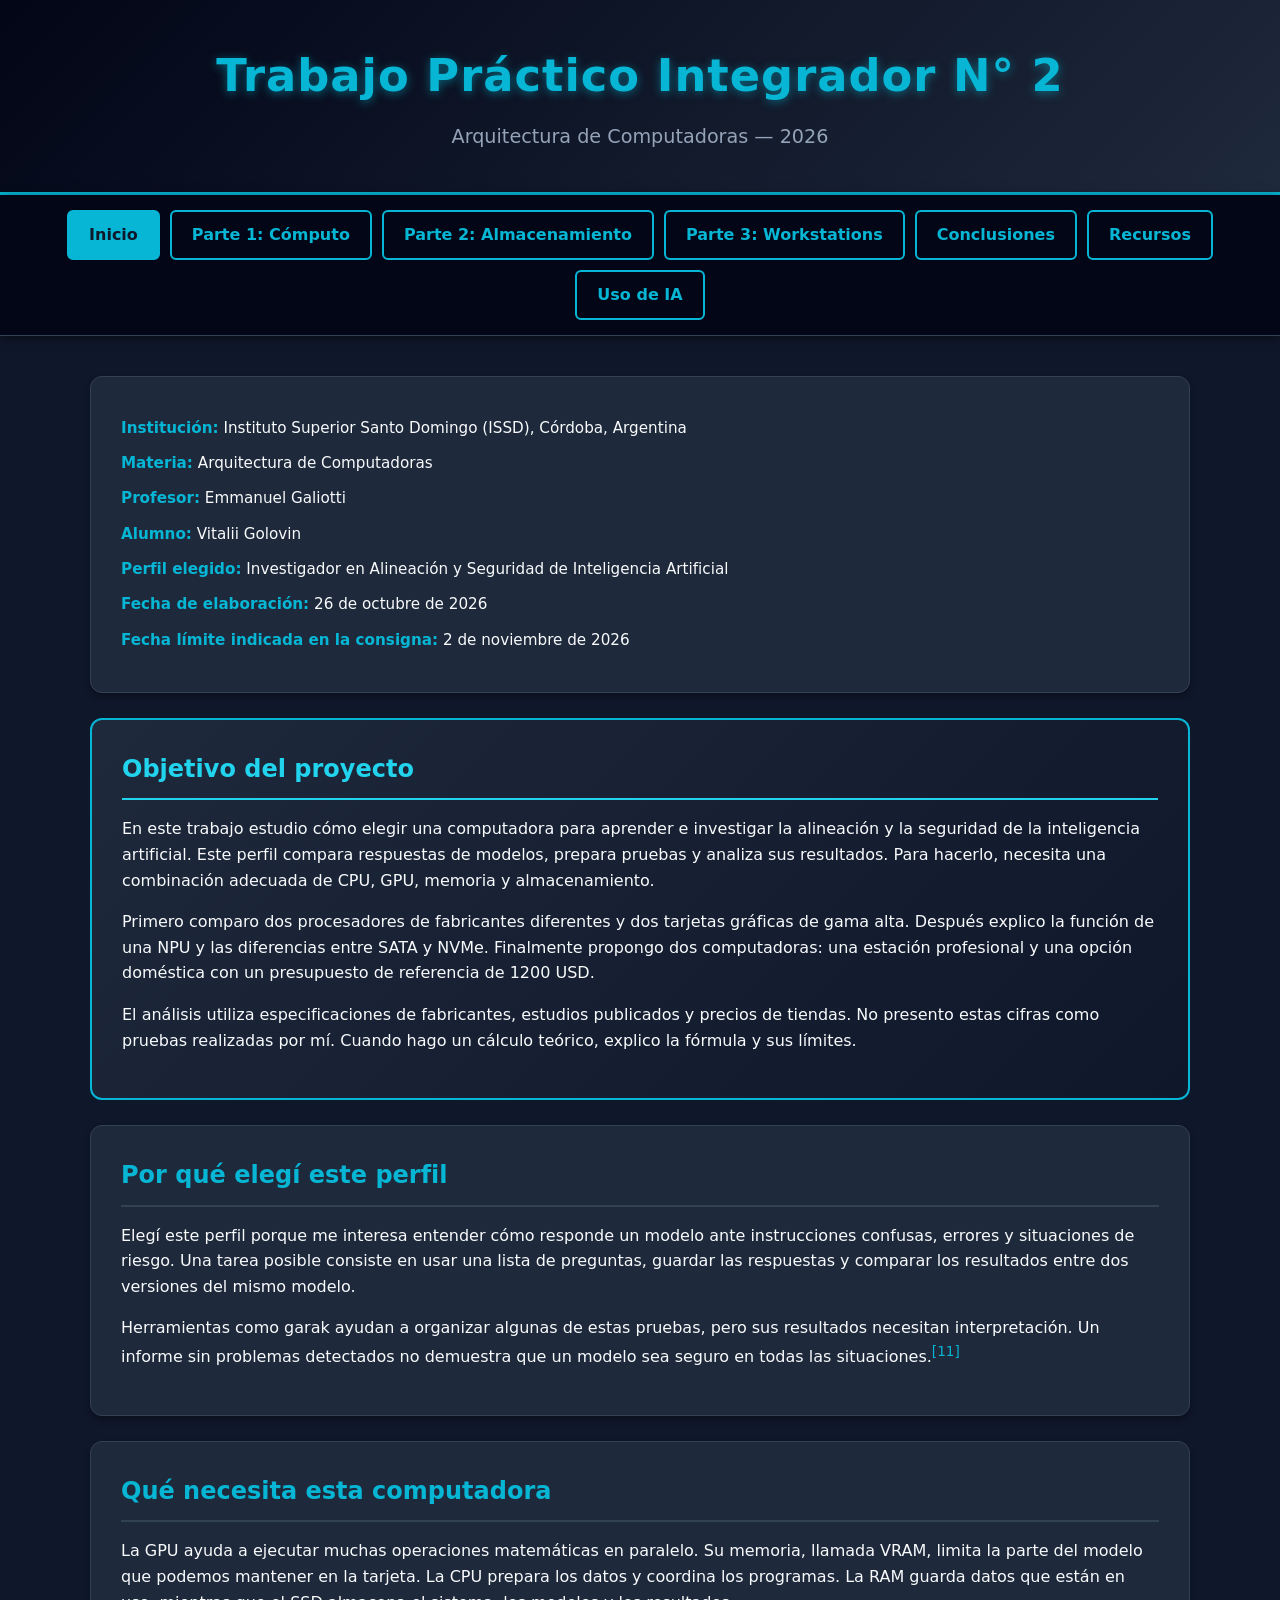
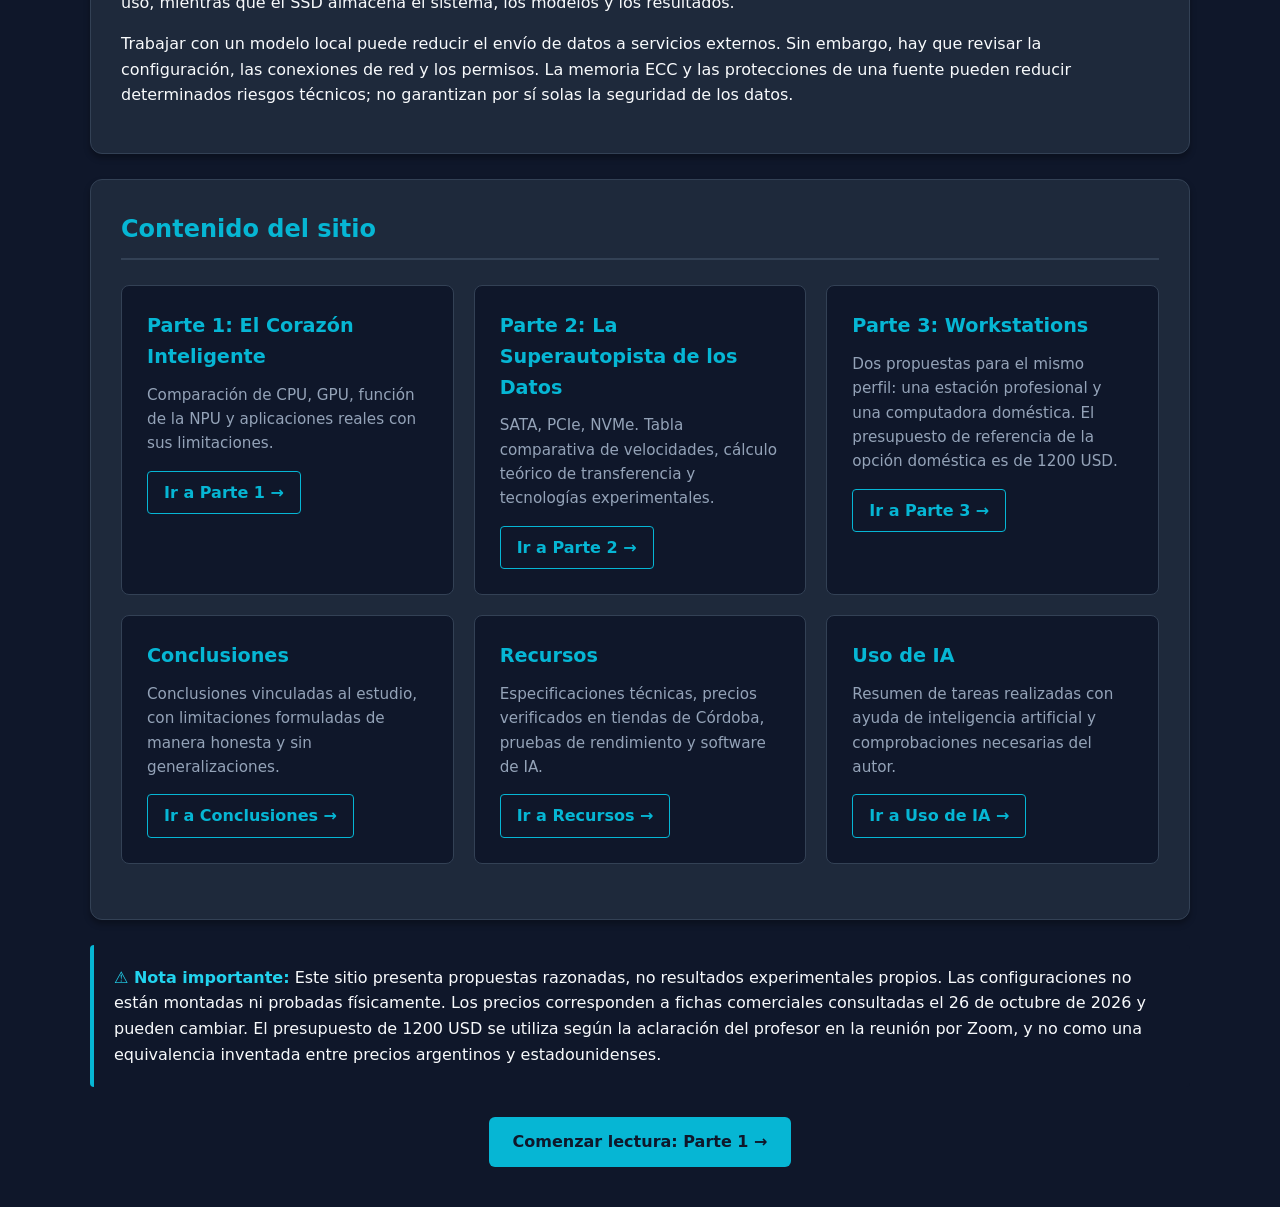
==== index.html @ c2851363 "Fix HTML formatting and update content structure" ====
<!DOCTYPE html>
<html lang="es">
<head>
    <meta charset="UTF-8">
    <meta name="viewport" content="width=device-width, initial-scale=1.0">
    <title>TP2 ISSD - Arquitectura de Computadoras</title>
    <link rel="stylesheet" href="styles.css">
</head>
<body>
    <header class="site-header">
        <h1>Trabajo Práctico Integrador N° 2</h1>
        <p class="subtitle">Arquitectura de Computadoras — 2026</p>
    </header>

    <nav>
        <a href="index.html" class="active">Inicio</a>
        <a href="part1.html">Parte 1: Cómputo</a>
        <a href="part2.html">Parte 2: Almacenamiento</a>
        <a href="part3.html">Parte 3: Workstations</a>
        <a href="conclusions.html">Conclusiones</a>
        <a href="resources.html">Recursos</a>
        <a href="prompts.html">Uso de IA</a>
    </nav>
    
    <div class="container">
        <!-- МЕТАДАННЫЕ (Оформлены как обычная карточка, выровненная по левому краю) -->
        <div class="card meta-info">
            <p><strong>Institución:</strong> Instituto Superior Santo Domingo (ISSD), Córdoba, Argentina</p>
            <p><strong>Materia:</strong> Arquitectura de Computadoras</p>
            <p><strong>Profesor:</strong> Emmanuel Galiotti</p>
            <p><strong>Alumno:</strong> Vitalii Golovin</p>
            <p><strong>Perfil elegido:</strong> Investigador en Alineación y Seguridad de Inteligencia Artificial</p>
            <p><strong>Fecha de elaboración:</strong> 26 de octubre de 2026</p>
            <p><strong>Fecha límite indicada en la consigna:</strong> 2 de noviembre de 2026</p>
        </div>

        <!-- OBJETIVO DEL PROYECTO (Замена Resumen Ejecutivo) -->
        <div class="profile-card">
            <h2>Objetivo del proyecto</h2>
            <p>En este trabajo estudio cómo elegir una computadora para aprender e investigar la alineación y la seguridad de la inteligencia artificial. Este perfil compara respuestas de modelos, prepara pruebas y analiza sus resultados. Para hacerlo, necesita una combinación adecuada de CPU, GPU, memoria y almacenamiento.</p>
            
            <p>Primero comparo dos procesadores de fabricantes diferentes y dos tarjetas gráficas de gama alta. Después explico la función de una NPU y las diferencias entre SATA y NVMe. Finalmente propongo dos computadoras: una estación profesional y una opción doméstica con un presupuesto de referencia de 1200 USD.</p>
            
            <p>El análisis utiliza especificaciones de fabricantes, estudios publicados y precios de tiendas. No presento estas cifras como pruebas realizadas por mí. Cuando hago un cálculo teórico, explico la fórmula y sus límites.</p>
        </div>

        <!-- POR QUÉ ELEGÍ ESTE PERFIL (Замена Justificación del Perfil) -->
        <div class="card">
            <h2>Por qué elegí este perfil</h2>
            <p>Elegí este perfil porque me interesa entender cómo responde un modelo ante instrucciones confusas, errores y situaciones de riesgo. Una tarea posible consiste en usar una lista de preguntas, guardar las respuestas y comparar los resultados entre dos versiones del mismo modelo.</p>
            
            <p>Herramientas como garak ayudan a organizar algunas de estas pruebas, pero sus resultados necesitan interpretación. Un informe sin problemas detectados no demuestra que un modelo sea seguro en todas las situaciones.<a href="resources.html#ref-11" class="citation">[11]</a></p>
        </div>

        <!-- QUÉ NECESITA ESTA COMPUTADORA (Замена Impacto en la Arquitectura) -->
        <div class="card">
            <h2>Qué necesita esta computadora</h2>
            <p>La GPU ayuda a ejecutar muchas operaciones matemáticas en paralelo. Su memoria, llamada VRAM, limita la parte del modelo que podemos mantener en la tarjeta. La CPU prepara los datos y coordina los programas. La RAM guarda datos que están en uso, mientras que el SSD almacena el sistema, los modelos y los resultados.</p>
            
            <p>Trabajar con un modelo local puede reducir el envío de datos a servicios externos. Sin embargo, hay que revisar la configuración, las conexiones de red y los permisos. La memoria ECC y las protecciones de una fuente pueden reducir determinados riesgos técnicos; no garantizan por sí solas la seguridad de los datos.</p>
        </div>

        <!-- NAVEGACIÓN POR PÁGINAS -->
        <div class="card">
            <h2>Contenido del sitio</h2>
            <div class="page-grid">
                <div class="page-card">
                    <h3>Parte 1: El Corazón Inteligente</h3>
                    <p>Comparación de CPU, GPU, función de la NPU y aplicaciones reales con sus limitaciones.</p>
                    <a href="part1.html">Ir a Parte 1 →</a>
                </div>
                
                <div class="page-card">
                    <h3>Parte 2: La Superautopista de los Datos</h3>
                    <p>SATA, PCIe, NVMe. Tabla comparativa de velocidades, cálculo teórico de transferencia y tecnologías experimentales.</p>
                    <a href="part2.html">Ir a Parte 2 →</a>
                </div>
                
                <div class="page-card">
                    <h3>Parte 3: Workstations</h3>
                    <p>Dos propuestas para el mismo perfil: una estación profesional y una computadora doméstica. El presupuesto de referencia de la opción doméstica es de 1200 USD.</p>
                    <a href="part3.html">Ir a Parte 3 →</a>
                </div>
                
                <div class="page-card">
                    <h3>Conclusiones</h3>
                    <p>Conclusiones vinculadas al estudio, con limitaciones formuladas de manera honesta y sin generalizaciones.</p>
                    <a href="conclusions.html">Ir a Conclusiones →</a>
                </div>
                
                <div class="page-card">
                    <h3>Recursos</h3>
                    <p>Especificaciones técnicas, precios verificados en tiendas de Córdoba, pruebas de rendimiento y software de IA.</p>
                    <a href="resources.html">Ir a Recursos →</a>
                </div>
                
                <div class="page-card">
                    <h3>Uso de IA</h3>
                    <p>Resumen de tareas realizadas con ayuda de inteligencia artificial y comprobaciones necesarias del autor.</p>
                    <a href="prompts.html">Ir a Uso de IA →</a>
                </div>
            </div>
        </div>

        <!-- NOTA IMPORTANTE -->
        <div class="highlight">
            <strong>⚠️ Nota importante:</strong> Este sitio presenta propuestas razonadas, no resultados experimentales propios. Las configuraciones no están montadas ni probadas físicamente. Los precios corresponden a fichas comerciales consultadas el 26 de octubre de 2026 y pueden cambiar. El presupuesto de 1200 USD se utiliza según la aclaración del profesor en la reunión por Zoom, y no como una equivalencia inventada entre precios argentinos y estadounidenses.
        </div>

        <div class="nav-buttons" style="justify-content: center;">
            <a href="part1.html" class="btn">Comenzar lectura: Parte 1 →</a>
        </div>
    </div>
</body>
</html>
---- styles.css ----
/* ============================================
   ГЛОБАЛЬНЫЕ ПЕРЕМЕННЫЕ И БАЗОВЫЕ СТИЛИ
   ============================================ */
:root { 
    --bg: #0f172a; 
    --card: #1e293b; 
    --accent: #06b6d4; 
    --accent-hover: #22d3ee;
    --text: #f8fafc; 
    --muted: #94a3b8; 
}

body { 
    font-family: system-ui, -apple-system, sans-serif; 
    background: var(--bg); 
    color: var(--text); 
    margin: 0; 
    line-height: 1.6; 
}

/* ============================================
   ШАПКА САЙТА (только для index.html)
   ============================================ */
.site-header {
    background: linear-gradient(135deg, #020617 0%, #1e293b 100%);
    padding: 40px 20px;
    text-align: center;
    border-bottom: 3px solid var(--accent);
    box-shadow: 0 4px 20px rgba(6, 182, 212, 0.3);
}

.site-header h1 {
    font-size: 2.8rem;
    margin: 0 0 10px 0;
    color: var(--accent);
    text-shadow: 0 2px 10px rgba(6, 182, 212, 0.5);
    letter-spacing: 1px;
}

.site-header .subtitle {
    font-size: 1.2rem;
    color: var(--muted);
    margin: 0;
}

/* ============================================
   НАВИГАЦИЯ С КНОПКАМИ
   ============================================ */
nav {
    background: #020617;
    padding: 15px 20px;
    display: flex;
    gap: 10px;
    justify-content: center;
    flex-wrap: wrap;
    position: sticky;
    top: 0;
    z-index: 1000;
    border-bottom: 1px solid #334155;
    box-shadow: 0 2px 10px rgba(0,0,0,0.5);
}

nav a {
    color: var(--accent);
    text-decoration: none;
    font-weight: bold;
    padding: 10px 20px;
    border: 2px solid var(--accent);
    border-radius: 6px;
    transition: all 0.3s ease;
    background: transparent;
}

nav a:hover {
    background: var(--accent);
    color: #0f172a;
    transform: translateY(-2px);
    box-shadow: 0 4px 12px rgba(6, 182, 212, 0.4);
}

nav a.active {
    background: var(--accent);
    color: #0f172a;
}

/* ============================================
   КОНТЕЙНЕР И КАРТОЧКИ
   ============================================ */
.container { 
    max-width: 1100px; 
    margin: 40px auto; 
    padding: 0 20px; 
}

.card { 
    background: var(--card); 
    border-radius: 12px; 
    padding: 30px; 
    margin-bottom: 25px; 
    border: 1px solid #334155; 
    box-shadow: 0 4px 6px rgba(0,0,0,0.3); 
}

/* ============================================
   ЗАГОЛОВКИ
   ============================================ */
h1, h2, h3 { color: var(--accent); margin-top: 0; }
h1 { font-size: 2rem; margin-bottom: 20px; text-align: center; }
h2 { font-size: 1.5rem; margin-bottom: 15px; border-bottom: 2px solid #334155; padding-bottom: 10px; }
h3 { font-size: 1.2rem; margin-bottom: 10px; color: #22d3ee; }
p { margin-bottom: 15px; }

.subtitle { text-align: center; color: var(--muted); font-size: 1.1rem; margin-bottom: 30px; }

.meta-info { 
    background: var(--card);
    border-radius: 12px;
    padding: 30px;
    margin-bottom: 25px;
    border: 1px solid #334155;
    box-shadow: 0 4px 6px rgba(0,0,0,0.3);
    text-align: left;
    color: var(--text);
    font-size: 0.95rem;
    line-height: 1.8;
}

.meta-info p {
    margin: 8px 0;
}

.meta-info strong { color: var(--accent); }

/* ============================================
   ПРОФИЛЬНАЯ КАРТОЧКА
   ============================================ */
.profile-card { 
    background: linear-gradient(135deg, #1e293b 0%, #0f172a 100%); 
    border: 2px solid var(--accent); 
    border-radius: 12px; 
    padding: 30px; 
    margin-bottom: 25px; 
}

.profile-card h2 { color: #22d3ee; border-bottom: 2px solid #22d3ee; }

/* ============================================
   СЕТКИ
   ============================================ */
.page-grid { 
    display: grid; 
    grid-template-columns: repeat(auto-fit, minmax(300px, 1fr)); 
    gap: 20px; 
    margin: 25px 0; 
}

.page-card { 
    background: #0f172a; 
    padding: 25px; 
    border-radius: 8px; 
    border: 1px solid #334155; 
    transition: transform 0.3s, border-color 0.3s; 
}

.page-card:hover { 
    transform: translateY(-5px); 
    border-color: var(--accent); 
}

.page-card h3 { color: var(--accent); margin-bottom: 10px; }
.page-card p { color: var(--muted); font-size: 0.95rem; margin: 0; }
.page-card a { 
    display: inline-block; 
    margin-top: 15px; 
    color: var(--accent); 
    text-decoration: none; 
    font-weight: bold; 
    padding: 8px 16px;
    border: 1px solid var(--accent);
    border-radius: 4px;
    transition: all 0.3s ease;
}
.page-card a:hover { 
    background: var(--accent);
    color: #0f172a;
}

.comparison-grid {
    display: grid;
    grid-template-columns: 1fr 1fr;
    gap: 25px;
    margin: 30px 0;
}

.comparison-grid > .card {
    margin-bottom: 0;
}

@media (max-width: 900px) {
    .comparison-grid { grid-template-columns: 1fr; }
}

/* ============================================
   ТАБЛИЦЫ
   ============================================ */
table { width: 100%; border-collapse: collapse; margin: 20px 0; font-size: 0.95rem; }
th, td { border: 1px solid #334155; padding: 14px; text-align: left; vertical-align: top; }
th { background: #0f172a; color: var(--accent); font-weight: 600; }
tr:hover { background-color: #263345; }

ul { padding-left: 20px; }
li { margin-bottom: 12px; }

ul.specs-list { list-style: none; padding: 0; }
ul.specs-list li { 
    margin-bottom: 15px; 
    padding-left: 20px; 
    border-left: 3px solid var(--accent); 
    background: #0f172a;
    padding: 15px;
    border-radius: 0 8px 8px 0;
}
ul.specs-list li strong { color: var(--accent); display: block; margin-bottom: 5px; }

ul.biblio-list { padding-left: 20px; }
ul.biblio-list li { margin-bottom: 15px; padding-left: 10px; border-left: 3px solid var(--accent); }

/* ============================================
   ССЫЛКИ И ЦИТАТЫ
   ============================================ */
.citation { color: var(--accent); font-size: 0.85rem; vertical-align: super; text-decoration: none; }
.citation:hover { text-decoration: underline; }

a { color: var(--accent); text-decoration: none; word-break: break-all; }
a:hover { text-decoration: underline; }

/* ============================================
   КНОПКИ
   ============================================ */
.btn { 
    display: inline-block; 
    background: var(--accent); 
    color: #0f172a; 
    padding: 12px 24px; 
    border-radius: 6px; 
    text-decoration: none; 
    font-weight: bold; 
    transition: all 0.3s ease;
}

.btn:hover { 
    background: var(--accent-hover);
    transform: translateY(-2px);
    box-shadow: 0 4px 12px rgba(6, 182, 212, 0.4);
}

.nav-buttons { 
    display: flex; 
    justify-content: space-between; 
    margin-top: 30px; 
    gap: 15px; 
    flex-wrap: wrap; 
}

/* ============================================
   ВЫДЕЛЕННЫЕ БЛОКИ
   ============================================ */
.highlight { 
    background: #0f172a; 
    padding: 20px; 
    border-left: 4px solid var(--accent); 
    border-radius: 4px; 
    margin: 20px 0; 
}

.highlight strong { color: #22d3ee; }

.price-notice {
    background: #0f172a;
    border: 1px solid #f59e0b;
    border-radius: 8px;
    padding: 15px;
    margin: 15px 0;
    font-size: 0.9rem;
}
.price-notice strong { color: #f59e0b; }

.section-divider {
    background: #0f172a;
    padding: 15px;
    border-radius: 8px;
    margin: 20px 0;
    border-left: 4px solid #f59e0b;
}
.section-divider h3 { color: #f59e0b; margin: 0 0 5px 0; font-size: 1.1rem; }
.section-divider p { color: var(--muted); margin: 0; font-size: 0.9rem; }

/* ============================================
   ЭКСПЕРТНЫЕ СЕКЦИИ
   ============================================ */
.expert-section { 
    background: linear-gradient(135deg, #1e293b 0%, #0f172a 100%); 
    border: 2px solid var(--accent); 
    border-radius: 12px; 
    padding: 30px; 
    margin: 30px 0; 
}
.expert-section h2 { color: #22d3ee; border-bottom: 2px solid #22d3ee; }
.expert-section ul li { margin-bottom: 15px; }
.expert-section strong { color: #06b6d4; }

/* ============================================
   ИЗОБРАЖЕНИЯ И ПРИЛОЖЕНИЯ
   ============================================ */
.image-grid { display: grid; grid-template-columns: 1fr 1fr; gap: 20px; margin: 25px 0; }
.image-container { background: #ffffff; border-radius: 8px; padding: 20px; display: flex; align-items: center; justify-content: center; height: 380px; }
.image-container img { max-width: 100%; max-height: 100%; object-fit: contain; }
.image-caption { text-align: center; color: var(--muted); font-size: 0.9rem; margin-top: 10px; font-style: italic; }

.app-grid { display: grid; grid-template-columns: repeat(auto-fit, minmax(280px, 1fr)); gap: 20px; margin: 25px 0; }
.app-card { background: #0f172a; padding: 20px; border-radius: 8px; border: 1px solid #334155; text-align: center; transition: transform 0.3s, border-color 0.3s; }
.app-card:hover { transform: translateY(-5px); border-color: var(--accent); }
.app-card img { max-width: 120px; margin-bottom: 15px; background: white; padding: 10px; border-radius: 8px; }
.app-card h3 { color: var(--accent); margin-bottom: 10px; font-size: 1.1rem; }
.app-card p { color: var(--muted); font-size: 0.9rem; margin: 0; }
.garak-badge { 
    background: #0f172a; 
    border: 1px solid #06b6d4; 
    border-radius: 6px; 
    padding: 12px 20px; 
    display: inline-flex; 
    align-items: center; 
    gap: 8px; 
    font-family: 'Courier New', Courier, monospace; 
    color: #06b6d4; 
    font-weight: bold; 
    font-size: 1.1rem; 
    margin-bottom: 15px; 
    box-shadow: 0 4px 6px rgba(6, 182, 212, 0.1); 
}

/* ============================================
   ИНФОГРАФИКА
   ============================================ */
.infographic-grid {
    display: grid;
    grid-template-columns: repeat(auto-fit, minmax(200px, 1fr));
    gap: 15px;
    margin-top: 20px;
}
.info-box {
    background: #0f172a;
    border: 1px solid #334155;
    border-radius: 8px;
    padding: 20px;
    text-align: center;
    transition: transform 0.3s, border-color 0.3s;
}
.info-box:hover { transform: translateY(-5px); border-color: var(--accent); }
.info-box .icon { font-size: 2rem; margin-bottom: 10px; display: block; }
.info-box h4 { color: var(--accent); margin: 0 0 10px 0; font-size: 1.1rem; }
.info-box p { color: var(--muted); font-size: 0.85rem; margin: 0; }

/* ============================================
   ДИАГРАММЫ MERMAID
   ============================================ */
.mermaid-diagram {
    background: #0f172a;
    border: 1px solid #334155;
    border-radius: 8px;
    padding: 20px;
    margin: 20px 0;
    overflow-x: auto;
}

.mermaid-diagram pre {
    margin: 0;
    padding: 10px;
    background: transparent;
    color: var(--text);
    font-family: monospace;
    font-size: 0.9rem;
    white-space: pre-wrap;
}

.diagram-caption {
    color: var(--muted);
    font-size: 0.85rem;
    font-style: italic;
    margin-top: 10px;
    text-align: center;
}

/* ============================================
   АНАЛОГИИ (part2)
   ============================================ */
.analogy-container {
    display: grid;
    grid-template-columns: 1fr 1fr;
    gap: 20px;
    margin: 25px 0;
}
.analogy-card {
    background: #0f172a;
    padding: 20px;
    border-radius: 8px;
    border: 1px solid #334155;
}
.analogy-card h3 { color: var(--accent); margin-bottom: 10px; }
.analogy-card.sata { border-left: 4px solid #ef4444; }
.analogy-card.pcie { border-left: 4px solid #22c55e; }

.chart-container {
    background: #0f172a;
    padding: 30px;
    border-radius: 8px;
    border: 1px solid #334155;
    margin: 25px 0;
    position: relative;
    height: 400px;
}

.chart-container canvas {
    max-width: 100%;
    height: auto !important;
}

.charts-grid {
    display: grid;
    grid-template-columns: 1fr 1fr;
    gap: 20px;
    margin: 25px 0;
}

/* ============================================
   СЦЕНАРИИ И КОМПРОМИССЫ
   ============================================ */
.scenario-box {
    background: #0f172a;
    padding: 20px;
    border-radius: 8px;
    margin: 15px 0;
    border-left: 4px solid var(--accent);
}
.scenario-box h4 { color: #22d3ee; margin-bottom: 10px; }

.tradeoff-grid {
    display: grid;
    grid-template-columns: 1fr 1fr;
    gap: 20px;
    margin: 20px 0;
}
.tradeoff-card {
    background: #0f172a;
    padding: 20px;
    border-radius: 8px;
    border: 1px solid #334155;
}
.tradeoff-card.accept { border-left: 4px solid #22c55e; }
.tradeoff-card.reject { border-left: 4px solid #ef4444; }
.tradeoff-card h4 { color: var(--accent); margin-bottom: 10px; }

.comparison-table { width: 100%; border-collapse: collapse; margin: 20px 0; }
.comparison-table th { background: #0f172a; color: #22d3ee; padding: 14px; }
.comparison-table td { padding: 12px; border: 1px solid #334155; }
.comparison-table tr:hover { background-color: #263345; }
.winner { background: rgba(34, 197, 94, 0.1); font-weight: bold; }

.compromise-badge {
    display: inline-block;
    background: #f59e0b;
    color: #0f172a;
    padding: 2px 8px;
    border-radius: 4px;
    font-size: 0.75rem;
    font-weight: bold;
    margin-left: 8px;
}

/* ============================================
   ЗАГОЛОВКИ СБОРОК
   ============================================ */
.build-header {
    text-align: center;
    padding: 15px;
    background: #0f172a;
    border-radius: 8px;
    margin-bottom: 20px;
    border: 1px solid #334155;
}

.build-header h2 {
    margin: 0 0 10px 0;
    border-bottom: none;
    padding-bottom: 0;
    font-size: 1.3rem;
}

.build-header p {
    margin: 0;
    color: var(--muted);
}

.build-header.premium { border-left: 4px solid #f59e0b; }
.build-header.budget { border-left: 4px solid #22c55e; }

.build-image {
    text-align: center;
    margin: 20px 0;
    background: #020617;
    border-radius: 8px;
    padding: 15px;
    border: 1px solid #334155;
}
.build-image img {
    max-width: 100%;
    height: 220px;
    object-fit: contain;
    border-radius: 8px;
}
.build-image p {
    font-size: 0.85rem;
    color: var(--muted);
    margin-top: 10px;
    font-style: italic;
}

/* ============================================
   АДАПТИВНОСТЬ
   ============================================ */
@media (max-width: 768px) {
    .image-grid { grid-template-columns: 1fr; }
    .charts-grid { grid-template-columns: 1fr; }
    .analogy-container { grid-template-columns: 1fr; }
    .tradeoff-grid { grid-template-columns: 1fr; }
    .infographic-grid { grid-template-columns: 1fr; }
    .comparison-grid { grid-template-columns: 1fr; }
}
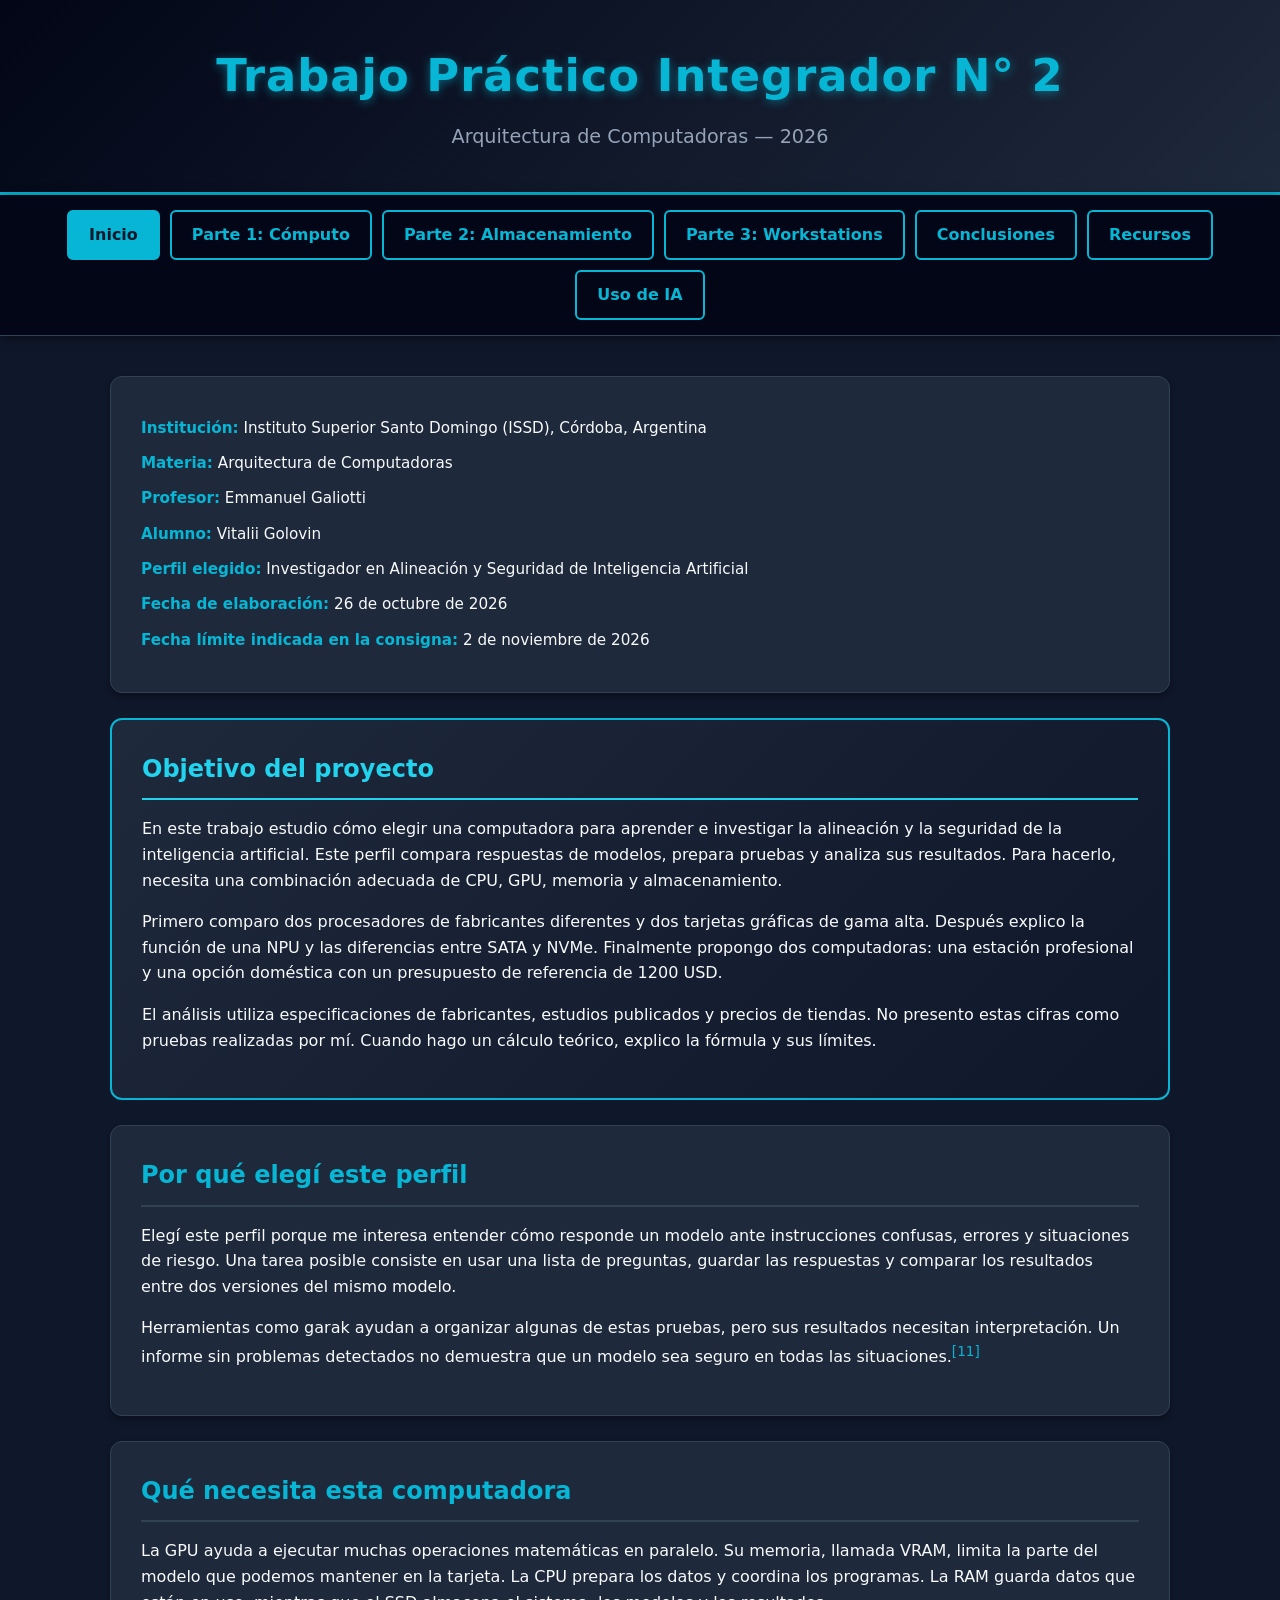
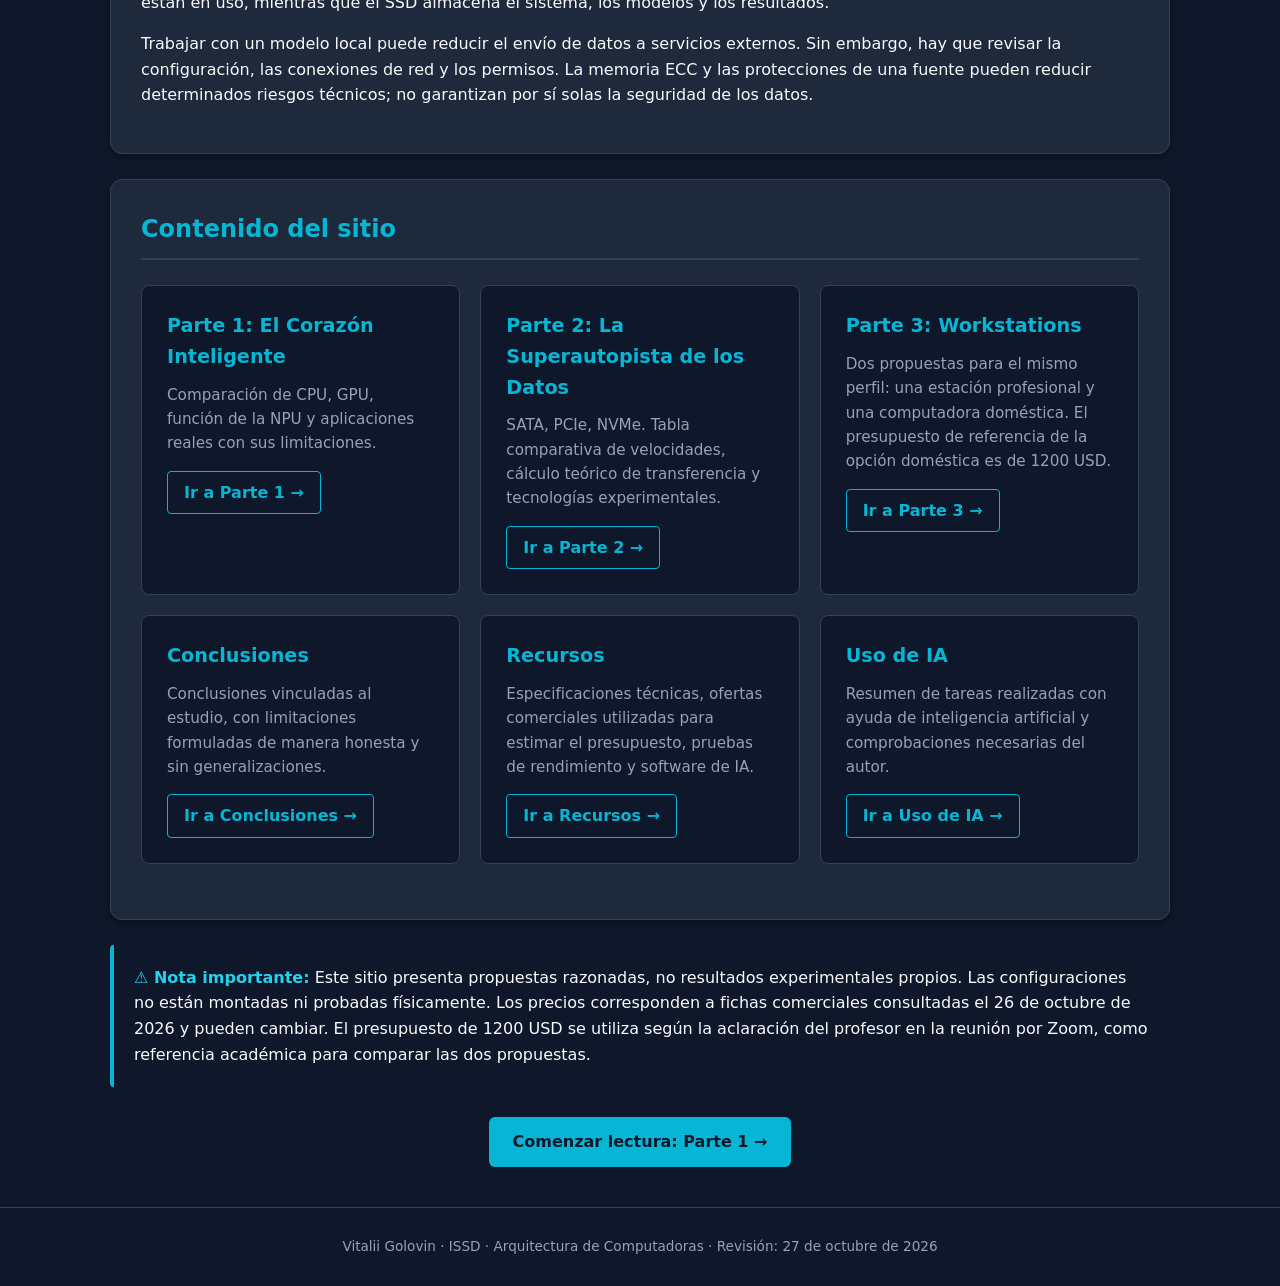
==== commit 28b32571: "Add files via upload" ====
--- a/index.html
+++ b/index.html
@@ -1,115 +1,111 @@
-<!DOCTYPE html>
-<html lang="es">
-<head>
-    <meta charset="UTF-8">
-    <meta name="viewport" content="width=device-width, initial-scale=1.0">
-    <title>TP2 ISSD - Arquitectura de Computadoras</title>
-    <link rel="stylesheet" href="styles.css">
-</head>
-<body>
-    <header class="site-header">
-        <h1>Trabajo Práctico Integrador N° 2</h1>
-        <p class="subtitle">Arquitectura de Computadoras — 2026</p>
-    </header>
-
-    <nav>
-        <a href="index.html" class="active">Inicio</a>
-        <a href="part1.html">Parte 1: Cómputo</a>
-        <a href="part2.html">Parte 2: Almacenamiento</a>
-        <a href="part3.html">Parte 3: Workstations</a>
-        <a href="conclusions.html">Conclusiones</a>
-        <a href="resources.html">Recursos</a>
-        <a href="prompts.html">Uso de IA</a>
-    </nav>
-    
-    <div class="container">
-        <!-- МЕТАДАННЫЕ (Оформлены как обычная карточка, выровненная по левому краю) -->
-        <div class="card meta-info">
-            <p><strong>Institución:</strong> Instituto Superior Santo Domingo (ISSD), Córdoba, Argentina</p>
-            <p><strong>Materia:</strong> Arquitectura de Computadoras</p>
-            <p><strong>Profesor:</strong> Emmanuel Galiotti</p>
-            <p><strong>Alumno:</strong> Vitalii Golovin</p>
-            <p><strong>Perfil elegido:</strong> Investigador en Alineación y Seguridad de Inteligencia Artificial</p>
-            <p><strong>Fecha de elaboración:</strong> 26 de octubre de 2026</p>
-            <p><strong>Fecha límite indicada en la consigna:</strong> 2 de noviembre de 2026</p>
-        </div>
-
-        <!-- OBJETIVO DEL PROYECTO (Замена Resumen Ejecutivo) -->
-        <div class="profile-card">
-            <h2>Objetivo del proyecto</h2>
-            <p>En este trabajo estudio cómo elegir una computadora para aprender e investigar la alineación y la seguridad de la inteligencia artificial. Este perfil compara respuestas de modelos, prepara pruebas y analiza sus resultados. Para hacerlo, necesita una combinación adecuada de CPU, GPU, memoria y almacenamiento.</p>
-            
-            <p>Primero comparo dos procesadores de fabricantes diferentes y dos tarjetas gráficas de gama alta. Después explico la función de una NPU y las diferencias entre SATA y NVMe. Finalmente propongo dos computadoras: una estación profesional y una opción doméstica con un presupuesto de referencia de 1200 USD.</p>
-            
-            <p>El análisis utiliza especificaciones de fabricantes, estudios publicados y precios de tiendas. No presento estas cifras como pruebas realizadas por mí. Cuando hago un cálculo teórico, explico la fórmula y sus límites.</p>
-        </div>
-
-        <!-- POR QUÉ ELEGÍ ESTE PERFIL (Замена Justificación del Perfil) -->
-        <div class="card">
-            <h2>Por qué elegí este perfil</h2>
-            <p>Elegí este perfil porque me interesa entender cómo responde un modelo ante instrucciones confusas, errores y situaciones de riesgo. Una tarea posible consiste en usar una lista de preguntas, guardar las respuestas y comparar los resultados entre dos versiones del mismo modelo.</p>
-            
-            <p>Herramientas como garak ayudan a organizar algunas de estas pruebas, pero sus resultados necesitan interpretación. Un informe sin problemas detectados no demuestra que un modelo sea seguro en todas las situaciones.<a href="resources.html#ref-11" class="citation">[11]</a></p>
-        </div>
-
-        <!-- QUÉ NECESITA ESTA COMPUTADORA (Замена Impacto en la Arquitectura) -->
-        <div class="card">
-            <h2>Qué necesita esta computadora</h2>
-            <p>La GPU ayuda a ejecutar muchas operaciones matemáticas en paralelo. Su memoria, llamada VRAM, limita la parte del modelo que podemos mantener en la tarjeta. La CPU prepara los datos y coordina los programas. La RAM guarda datos que están en uso, mientras que el SSD almacena el sistema, los modelos y los resultados.</p>
-            
-            <p>Trabajar con un modelo local puede reducir el envío de datos a servicios externos. Sin embargo, hay que revisar la configuración, las conexiones de red y los permisos. La memoria ECC y las protecciones de una fuente pueden reducir determinados riesgos técnicos; no garantizan por sí solas la seguridad de los datos.</p>
-        </div>
-
-        <!-- NAVEGACIÓN POR PÁGINAS -->
-        <div class="card">
-            <h2>Contenido del sitio</h2>
-            <div class="page-grid">
-                <div class="page-card">
-                    <h3>Parte 1: El Corazón Inteligente</h3>
-                    <p>Comparación de CPU, GPU, función de la NPU y aplicaciones reales con sus limitaciones.</p>
-                    <a href="part1.html">Ir a Parte 1 →</a>
-                </div>
-                
-                <div class="page-card">
-                    <h3>Parte 2: La Superautopista de los Datos</h3>
-                    <p>SATA, PCIe, NVMe. Tabla comparativa de velocidades, cálculo teórico de transferencia y tecnologías experimentales.</p>
-                    <a href="part2.html">Ir a Parte 2 →</a>
-                </div>
-                
-                <div class="page-card">
-                    <h3>Parte 3: Workstations</h3>
-                    <p>Dos propuestas para el mismo perfil: una estación profesional y una computadora doméstica. El presupuesto de referencia de la opción doméstica es de 1200 USD.</p>
-                    <a href="part3.html">Ir a Parte 3 →</a>
-                </div>
-                
-                <div class="page-card">
-                    <h3>Conclusiones</h3>
-                    <p>Conclusiones vinculadas al estudio, con limitaciones formuladas de manera honesta y sin generalizaciones.</p>
-                    <a href="conclusions.html">Ir a Conclusiones →</a>
-                </div>
-                
-                <div class="page-card">
-                    <h3>Recursos</h3>
-                    <p>Especificaciones técnicas, precios verificados en tiendas de Córdoba, pruebas de rendimiento y software de IA.</p>
-                    <a href="resources.html">Ir a Recursos →</a>
-                </div>
-                
-                <div class="page-card">
-                    <h3>Uso de IA</h3>
-                    <p>Resumen de tareas realizadas con ayuda de inteligencia artificial y comprobaciones necesarias del autor.</p>
-                    <a href="prompts.html">Ir a Uso de IA →</a>
-                </div>
-            </div>
-        </div>
-
-        <!-- NOTA IMPORTANTE -->
-        <div class="highlight">
-            <strong>⚠️ Nota importante:</strong> Este sitio presenta propuestas razonadas, no resultados experimentales propios. Las configuraciones no están montadas ni probadas físicamente. Los precios corresponden a fichas comerciales consultadas el 26 de octubre de 2026 y pueden cambiar. El presupuesto de 1200 USD se utiliza según la aclaración del profesor en la reunión por Zoom, y no como una equivalencia inventada entre precios argentinos y estadounidenses.
-        </div>
-
-        <div class="nav-buttons" style="justify-content: center;">
-            <a href="part1.html" class="btn">Comenzar lectura: Parte 1 →</a>
-        </div>
-    </div>
-</body>
-</html>
+<!DOCTYPE html>
+<html lang="es">
+<head>
+    <meta charset="UTF-8">
+    <meta name="viewport" content="width=device-width, initial-scale=1.0">
+    <title>TP2 ISSD - Arquitectura de Computadoras</title>
+    <link rel="stylesheet" href="styles.css">
+<meta name="description" content="Investigación académica de arquitectura de computadoras: CPU, GPU, NPU, almacenamiento y dos propuestas para estudiar inteligencia artificial.">
+</head>
+<body>
+    <a class="skip-link" href="#contenido">Saltar al contenido</a><header class="site-header">
+        <h1>Trabajo Práctico Integrador N° 2</h1>
+        <p class="subtitle">Arquitectura de Computadoras — 2026</p>
+    </header>
+
+    <nav>
+        <a href="index.html" class="active" aria-current="page">Inicio</a>
+        <a href="part1.html">Parte 1: Cómputo</a>
+        <a href="part2.html">Parte 2: Almacenamiento</a>
+        <a href="part3.html">Parte 3: Workstations</a>
+        <a href="conclusions.html">Conclusiones</a>
+        <a href="resources.html">Recursos</a>
+        <a href="prompts.html">Uso de IA</a>
+    </nav>
+    
+    <main class="container" id="contenido">
+        <div class="card meta-info">
+            <p><strong>Institución:</strong> Instituto Superior Santo Domingo (ISSD), Córdoba, Argentina</p>
+            <p><strong>Materia:</strong> Arquitectura de Computadoras</p>
+            <p><strong>Profesor:</strong> Emmanuel Galiotti</p>
+            <p><strong>Alumno:</strong> Vitalii Golovin</p>
+            <p><strong>Perfil elegido:</strong> Investigador en Alineación y Seguridad de Inteligencia Artificial</p>
+            <p><strong>Fecha de elaboración:</strong> 26 de octubre de 2026</p>
+            <p><strong>Fecha límite indicada en la consigna:</strong> 2 de noviembre de 2026</p>
+        </div>
+
+        <div class="profile-card">
+            <h2>Objetivo del proyecto</h2>
+            <p>En este trabajo estudio cómo elegir una computadora para aprender e investigar la alineación y la seguridad de la inteligencia artificial. Este perfil compara respuestas de modelos, prepara pruebas y analiza sus resultados. Para hacerlo, necesita una combinación adecuada de CPU, GPU, memoria y almacenamiento.</p>
+            
+            <p>Primero comparo dos procesadores de fabricantes diferentes y dos tarjetas gráficas de gama alta. Después explico la función de una NPU y las diferencias entre SATA y NVMe. Finalmente propongo dos computadoras: una estación profesional y una opción doméstica con un presupuesto de referencia de 1200 USD.</p>
+            
+            <p>El análisis utiliza especificaciones de fabricantes, estudios publicados y precios de tiendas. No presento estas cifras como pruebas realizadas por mí. Cuando hago un cálculo teórico, explico la fórmula y sus límites.</p>
+        </div>
+
+        <div class="card">
+            <h2>Por qué elegí este perfil</h2>
+            <p>Elegí este perfil porque me interesa entender cómo responde un modelo ante instrucciones confusas, errores y situaciones de riesgo. Una tarea posible consiste en usar una lista de preguntas, guardar las respuestas y comparar los resultados entre dos versiones del mismo modelo.</p>
+            
+            <p>Herramientas como garak ayudan a organizar algunas de estas pruebas, pero sus resultados necesitan interpretación. Un informe sin problemas detectados no demuestra que un modelo sea seguro en todas las situaciones.<a href="resources.html#ref-11" class="citation">[11]</a></p>
+        </div>
+
+        <div class="card">
+            <h2>Qué necesita esta computadora</h2>
+            <p>La GPU ayuda a ejecutar muchas operaciones matemáticas en paralelo. Su memoria, llamada VRAM, limita la parte del modelo que podemos mantener en la tarjeta. La CPU prepara los datos y coordina los programas. La RAM guarda datos que están en uso, mientras que el SSD almacena el sistema, los modelos y los resultados.</p>
+            
+            <p>Trabajar con un modelo local puede reducir el envío de datos a servicios externos. Sin embargo, hay que revisar la configuración, las conexiones de red y los permisos. La memoria ECC y las protecciones de una fuente pueden reducir determinados riesgos técnicos; no garantizan por sí solas la seguridad de los datos.</p>
+        </div>
+
+        <div class="card">
+            <h2>Contenido del sitio</h2>
+            <div class="page-grid">
+                <div class="page-card">
+                    <h3>Parte 1: El Corazón Inteligente</h3>
+                    <p>Comparación de CPU, GPU, función de la NPU y aplicaciones reales con sus limitaciones.</p>
+                    <a href="part1.html">Ir a Parte 1 →</a>
+                </div>
+                
+                <div class="page-card">
+                    <h3>Parte 2: La Superautopista de los Datos</h3>
+                    <p>SATA, PCIe, NVMe. Tabla comparativa de velocidades, cálculo teórico de transferencia y tecnologías experimentales.</p>
+                    <a href="part2.html">Ir a Parte 2 →</a>
+                </div>
+                
+                <div class="page-card">
+                    <h3>Parte 3: Workstations</h3>
+                    <p>Dos propuestas para el mismo perfil: una estación profesional y una computadora doméstica. El presupuesto de referencia de la opción doméstica es de 1200 USD.</p>
+                    <a href="part3.html">Ir a Parte 3 →</a>
+                </div>
+                
+                <div class="page-card">
+                    <h3>Conclusiones</h3>
+                    <p>Conclusiones vinculadas al estudio, con limitaciones formuladas de manera honesta y sin generalizaciones.</p>
+                    <a href="conclusions.html">Ir a Conclusiones →</a>
+                </div>
+                
+                <div class="page-card">
+                    <h3>Recursos</h3>
+                    <p>Especificaciones técnicas, ofertas comerciales utilizadas para estimar el presupuesto, pruebas de rendimiento y software de IA.</p>
+                    <a href="resources.html">Ir a Recursos →</a>
+                </div>
+                
+                <div class="page-card">
+                    <h3>Uso de IA</h3>
+                    <p>Resumen de tareas realizadas con ayuda de inteligencia artificial y comprobaciones necesarias del autor.</p>
+                    <a href="prompts.html">Ir a Uso de IA →</a>
+                </div>
+            </div>
+        </div>
+
+        <div class="highlight">
+            <strong>⚠️ Nota importante:</strong> Este sitio presenta propuestas razonadas, no resultados experimentales propios. Las configuraciones no están montadas ni probadas físicamente. Los precios corresponden a fichas comerciales consultadas el 26 de octubre de 2026 y pueden cambiar. El presupuesto de 1200 USD se utiliza según la aclaración del profesor en la reunión por Zoom, como referencia académica para comparar las dos propuestas.
+        </div>
+
+        <div class="nav-buttons" style="justify-content: center;">
+            <a href="part1.html" class="btn">Comenzar lectura: Parte 1 →</a>
+        </div>
+    </main>
+<footer class="site-footer">Vitalii Golovin · ISSD · Arquitectura de Computadoras · Revisión: 27 de octubre de 2026</footer>
+</body>
+</html>
--- a/styles.css
+++ b/styles.css
@@ -536,3 +536,56 @@
     .infographic-grid { grid-template-columns: 1fr; }
     .comparison-grid { grid-template-columns: 1fr; }
 }
+
+/* Revisión de legibilidad, esquemas y navegación */
+*, *::before, *::after { box-sizing: border-box; }
+.builds-stack { display: block; }
+.builds-stack > .card { margin-bottom: 28px; }
+.builds-stack .build-image img { height: 250px; }
+.component-gallery { display:grid; grid-template-columns:repeat(auto-fit,minmax(220px,1fr)); gap:20px; }
+.component-gallery figure { margin:0; padding:15px; background:#0f172a; border-radius:8px; }
+.component-gallery img { width:100%; height:210px; object-fit:contain; background:white; border-radius:6px; }
+.component-gallery figcaption { margin-top:10px; }
+.architecture { display: block; width: 100%; max-width: 800px; height: auto; margin: 16px auto; }
+.table-scroll { overflow-x: auto; margin: 18px 0; border-radius: 6px; }
+.table-scroll table { margin: 0; min-width: 520px; }
+caption { text-align: left; color: #cbd5e1; font-weight: 600; padding: 8px; }
+.biblio-list li { margin-bottom: 24px; scroll-margin-top: 160px; }
+.biblio-list a { display: inline; overflow-wrap: anywhere; }
+a { color: #67e8f9; }
+a:focus-visible, [tabindex]:focus-visible { outline: 3px solid #fbbf24; outline-offset: 4px; }
+.source-note, figcaption { color: #cbd5e1; font-size: .88rem; line-height: 1.6; }
+.app-figure { margin: 0 0 18px; }
+.app-figure img { width: 100%; height: 200px; object-fit: contain; background: #0f172a; border: 1px solid #475569; border-radius: 6px; }
+.app-figure figcaption { margin-top: 8px; }
+.study { padding: 24px; border: 1px solid #475569; border-radius: 8px; margin: 24px 0; }
+.storage-charts { display: grid; grid-template-columns: repeat(2,minmax(0,1fr)); gap: 25px; }
+.bar-chart { margin: 0; padding: 20px; background: #0f172a; border-radius: 8px; }
+.bar-chart figcaption { color: #22d3ee; font-size: 1.1rem; font-weight: bold; }
+.bar-row { margin: 18px 0; font-size: .88rem; }
+.bar-row span { display: block; margin-bottom: 6px; }
+.bar-track { background: #334155; height: 20px; }
+.bar-fill { background: #22d3ee; height: 100%; min-width: 2px; }
+.site-footer { text-align: center; padding: 28px 15px; color: #94a3b8; border-top: 1px solid #334155; font-size: .85rem; }
+.skip-link { position: absolute; left: -9999px; top: 4px; z-index: 10001; padding: 12px; background: #0f172a; }
+.skip-link:focus { left: 4px; }
+@media(max-width: 700px) {
+ nav { position: static; padding: 10px; gap: 6px; }
+ nav a { padding: 7px 9px; font-size: .82rem; }
+ .container { margin: 24px auto; padding: 0 12px; }
+ .card, .expert-section, .profile-card { padding: 18px; }
+ .site-header h1 { font-size: 1.8rem; }
+ .page-grid, .app-grid, .image-grid, .storage-charts, .tradeoff-grid { grid-template-columns: minmax(0,1fr); }
+ .mermaid-diagram { padding: 6px !important; min-height: 0 !important; }
+ .study { padding: 14px; }
+ h1 { font-size: 1.65rem; }
+ .biblio-list { padding-left: 20px; }
+}
+@media print {
+ body { background: white; color: black; }
+ nav, .nav-buttons, .skip-link { display: none; }
+ .card, .expert-section, .profile-card, .app-card { background: white; color: black; box-shadow: none; }
+ h1,h2,h3,a { color: #075985; }
+ .container { max-width: none; padding: 0; }
+ .table-scroll { overflow: visible; }
+}
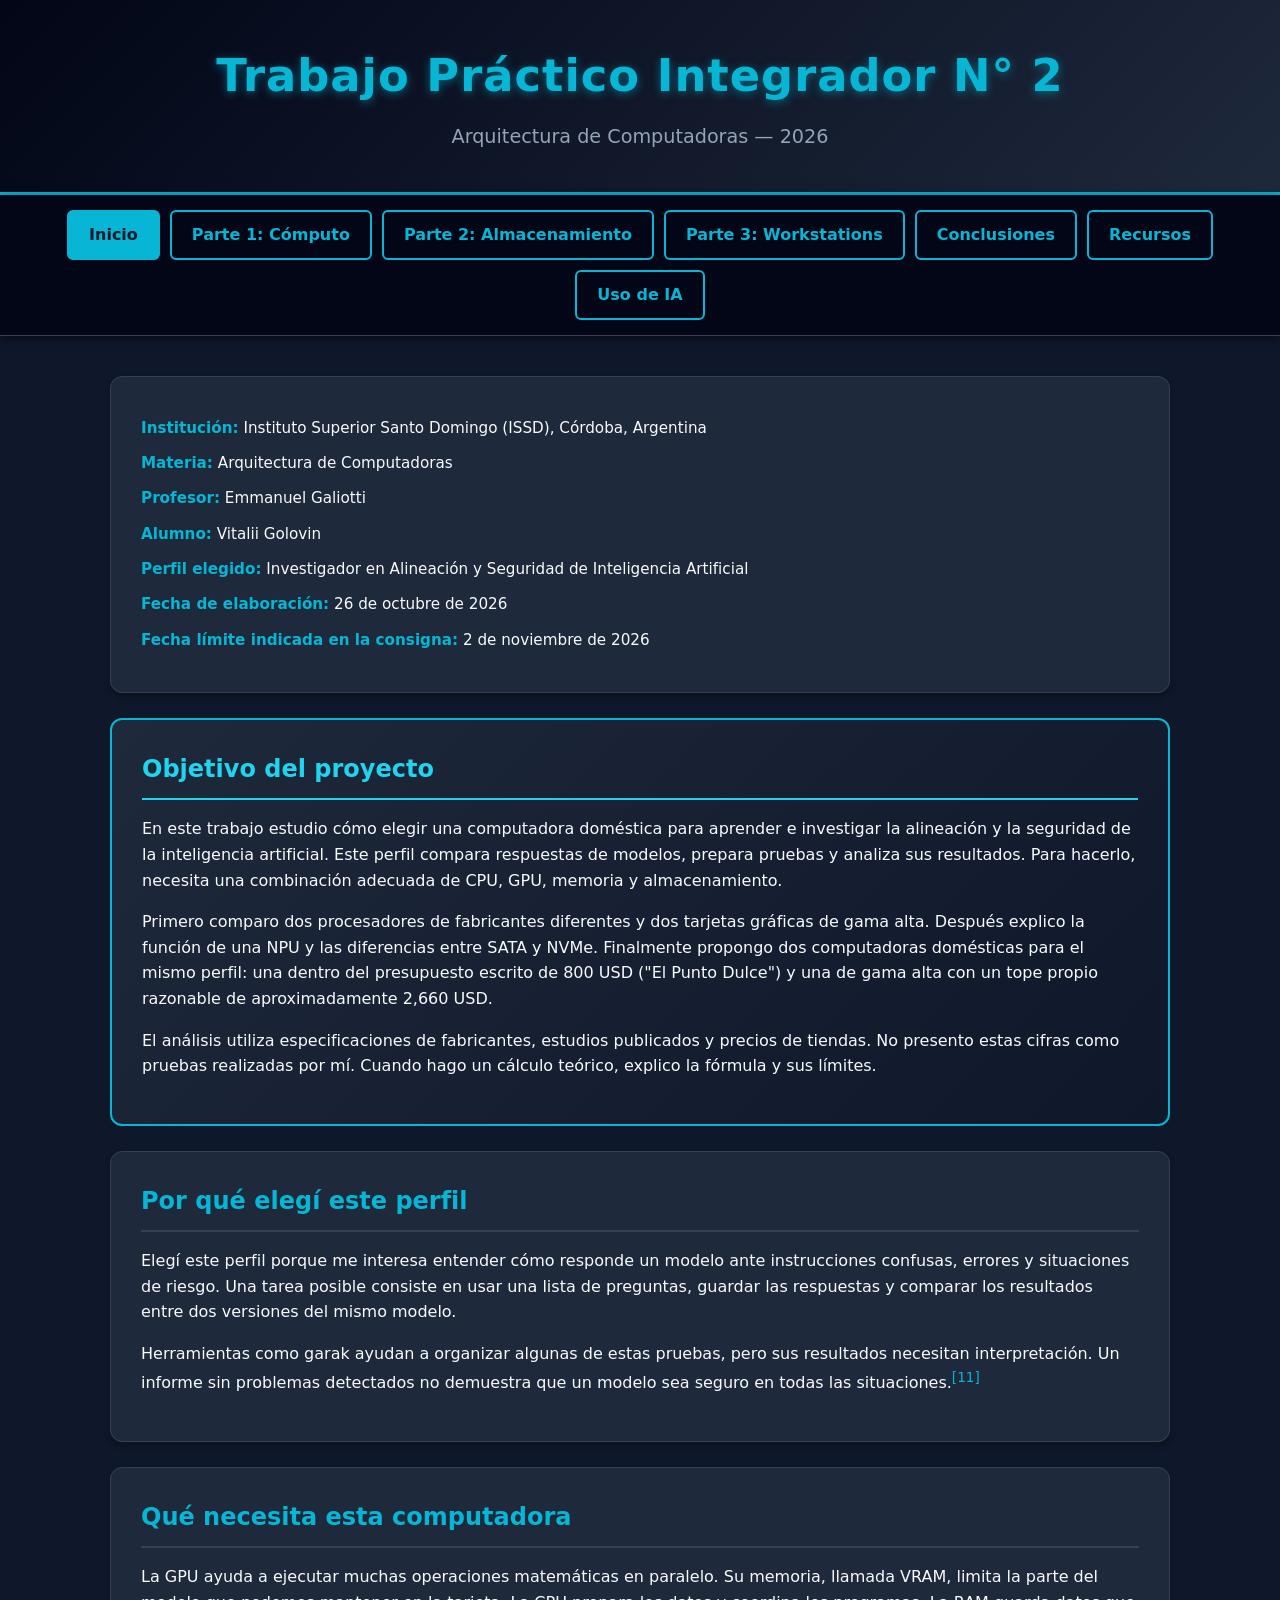
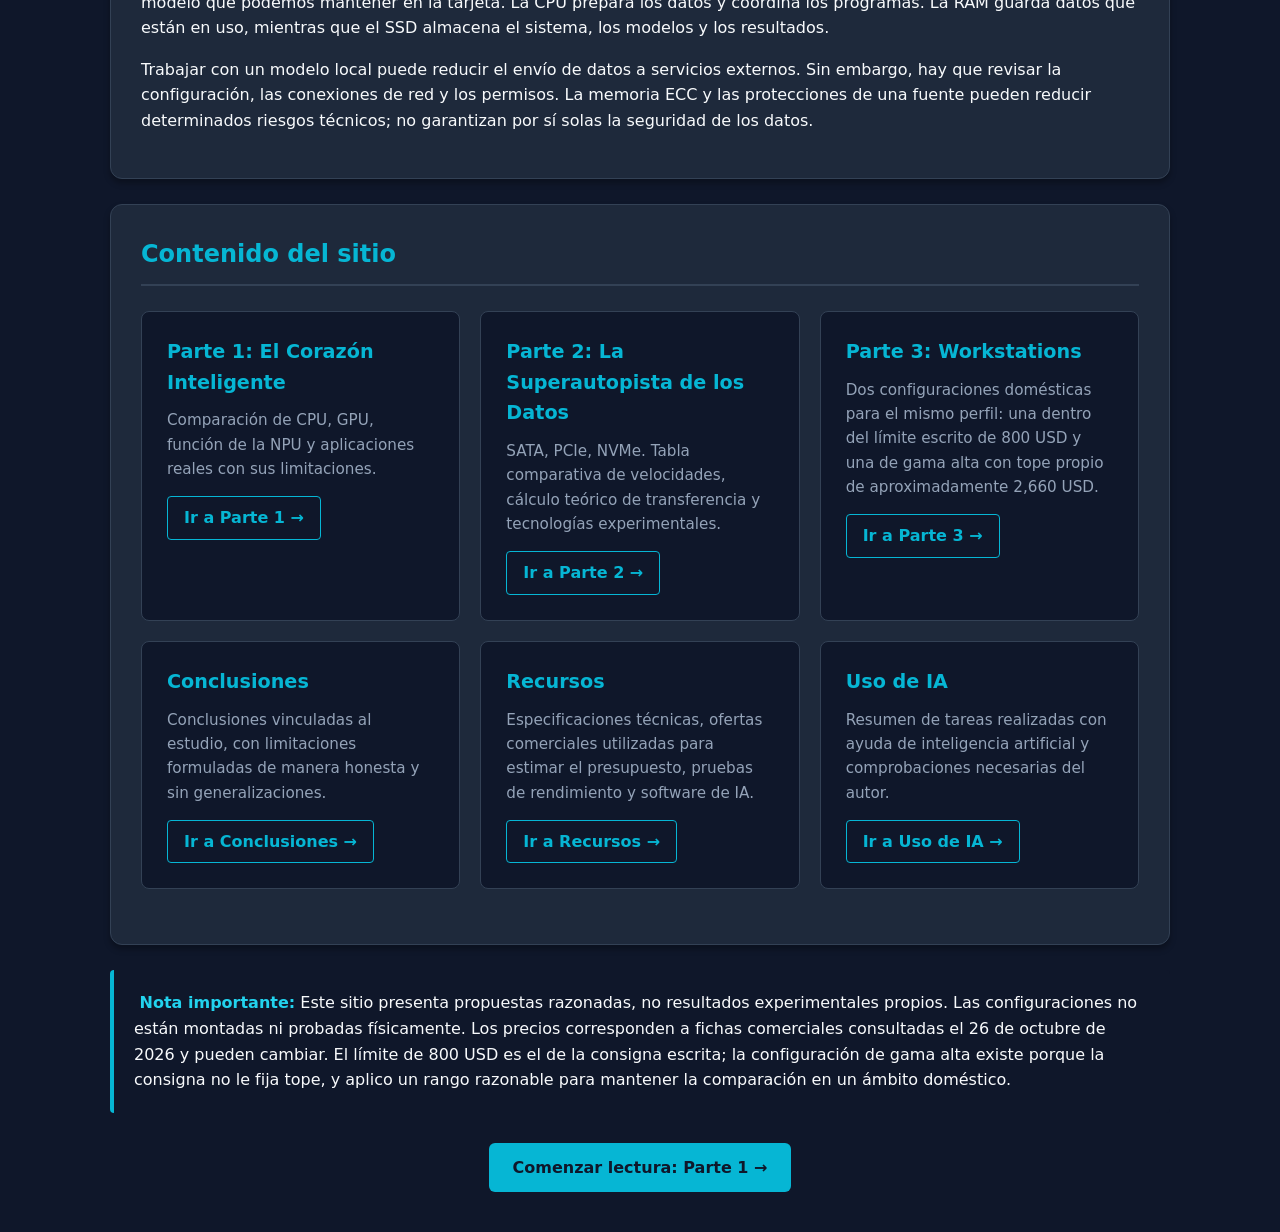
==== commit c0c258b7: "Update index.html" ====
--- a/index.html
+++ b/index.html
@@ -5,16 +5,15 @@
     <meta name="viewport" content="width=device-width, initial-scale=1.0">
     <title>TP2 ISSD - Arquitectura de Computadoras</title>
     <link rel="stylesheet" href="styles.css">
-<meta name="description" content="Investigación académica de arquitectura de computadoras: CPU, GPU, NPU, almacenamiento y dos propuestas para estudiar inteligencia artificial.">
 </head>
 <body>
-    <a class="skip-link" href="#contenido">Saltar al contenido</a><header class="site-header">
+    <header class="site-header">
         <h1>Trabajo Práctico Integrador N° 2</h1>
         <p class="subtitle">Arquitectura de Computadoras — 2026</p>
     </header>
 
     <nav>
-        <a href="index.html" class="active" aria-current="page">Inicio</a>
+        <a href="index.html" class="active">Inicio</a>
         <a href="part1.html">Parte 1: Cómputo</a>
         <a href="part2.html">Parte 2: Almacenamiento</a>
         <a href="part3.html">Parte 3: Workstations</a>
@@ -23,7 +22,8 @@
         <a href="prompts.html">Uso de IA</a>
     </nav>
     
-    <main class="container" id="contenido">
+    <div class="container">
+        <!-- МЕТАДАННЫЕ -->
         <div class="card meta-info">
             <p><strong>Institución:</strong> Instituto Superior Santo Domingo (ISSD), Córdoba, Argentina</p>
             <p><strong>Materia:</strong> Arquitectura de Computadoras</p>
@@ -34,15 +34,17 @@
             <p><strong>Fecha límite indicada en la consigna:</strong> 2 de noviembre de 2026</p>
         </div>
 
+        <!-- OBJETIVO DEL PROYECTO -->
         <div class="profile-card">
             <h2>Objetivo del proyecto</h2>
-            <p>En este trabajo estudio cómo elegir una computadora para aprender e investigar la alineación y la seguridad de la inteligencia artificial. Este perfil compara respuestas de modelos, prepara pruebas y analiza sus resultados. Para hacerlo, necesita una combinación adecuada de CPU, GPU, memoria y almacenamiento.</p>
+            <p>En este trabajo estudio cómo elegir una computadora doméstica para aprender e investigar la alineación y la seguridad de la inteligencia artificial. Este perfil compara respuestas de modelos, prepara pruebas y analiza sus resultados. Para hacerlo, necesita una combinación adecuada de CPU, GPU, memoria y almacenamiento.</p>
             
-            <p>Primero comparo dos procesadores de fabricantes diferentes y dos tarjetas gráficas de gama alta. Después explico la función de una NPU y las diferencias entre SATA y NVMe. Finalmente propongo dos computadoras: una estación profesional y una opción doméstica con un presupuesto de referencia de 1200 USD.</p>
+            <p>Primero comparo dos procesadores de fabricantes diferentes y dos tarjetas gráficas de gama alta. Después explico la función de una NPU y las diferencias entre SATA y NVMe. Finalmente propongo dos computadoras domésticas para el mismo perfil: una dentro del presupuesto escrito de 800 USD ("El Punto Dulce") y una de gama alta con un tope propio razonable de aproximadamente 2,660 USD.</p>
             
             <p>El análisis utiliza especificaciones de fabricantes, estudios publicados y precios de tiendas. No presento estas cifras como pruebas realizadas por mí. Cuando hago un cálculo teórico, explico la fórmula y sus límites.</p>
         </div>
 
+        <!-- POR QUÉ ELEGÍ ESTE PERFIL -->
         <div class="card">
             <h2>Por qué elegí este perfil</h2>
             <p>Elegí este perfil porque me interesa entender cómo responde un modelo ante instrucciones confusas, errores y situaciones de riesgo. Una tarea posible consiste en usar una lista de preguntas, guardar las respuestas y comparar los resultados entre dos versiones del mismo modelo.</p>
@@ -50,6 +52,7 @@
             <p>Herramientas como garak ayudan a organizar algunas de estas pruebas, pero sus resultados necesitan interpretación. Un informe sin problemas detectados no demuestra que un modelo sea seguro en todas las situaciones.<a href="resources.html#ref-11" class="citation">[11]</a></p>
         </div>
 
+        <!-- QUÉ NECESITA ESTA COMPUTADORA -->
         <div class="card">
             <h2>Qué necesita esta computadora</h2>
             <p>La GPU ayuda a ejecutar muchas operaciones matemáticas en paralelo. Su memoria, llamada VRAM, limita la parte del modelo que podemos mantener en la tarjeta. La CPU prepara los datos y coordina los programas. La RAM guarda datos que están en uso, mientras que el SSD almacena el sistema, los modelos y los resultados.</p>
@@ -57,6 +60,7 @@
             <p>Trabajar con un modelo local puede reducir el envío de datos a servicios externos. Sin embargo, hay que revisar la configuración, las conexiones de red y los permisos. La memoria ECC y las protecciones de una fuente pueden reducir determinados riesgos técnicos; no garantizan por sí solas la seguridad de los datos.</p>
         </div>
 
+        <!-- NAVEGACIÓN POR PÁGINAS -->
         <div class="card">
             <h2>Contenido del sitio</h2>
             <div class="page-grid">
@@ -74,7 +78,7 @@
                 
                 <div class="page-card">
                     <h3>Parte 3: Workstations</h3>
-                    <p>Dos propuestas para el mismo perfil: una estación profesional y una computadora doméstica. El presupuesto de referencia de la opción doméstica es de 1200 USD.</p>
+                    <p>Dos configuraciones domésticas para el mismo perfil: una dentro del límite escrito de 800 USD y una de gama alta con tope propio de aproximadamente 2,660 USD.</p>
                     <a href="part3.html">Ir a Parte 3 →</a>
                 </div>
                 
@@ -98,14 +102,14 @@
             </div>
         </div>
 
+        <!-- NOTA IMPORTANTE -->
         <div class="highlight">
-            <strong>⚠️ Nota importante:</strong> Este sitio presenta propuestas razonadas, no resultados experimentales propios. Las configuraciones no están montadas ni probadas físicamente. Los precios corresponden a fichas comerciales consultadas el 26 de octubre de 2026 y pueden cambiar. El presupuesto de 1200 USD se utiliza según la aclaración del profesor en la reunión por Zoom, como referencia académica para comparar las dos propuestas.
+            <strong>️ Nota importante:</strong> Este sitio presenta propuestas razonadas, no resultados experimentales propios. Las configuraciones no están montadas ni probadas físicamente. Los precios corresponden a fichas comerciales consultadas el 26 de octubre de 2026 y pueden cambiar. El límite de 800 USD es el de la consigna escrita; la configuración de gama alta existe porque la consigna no le fija tope, y aplico un rango razonable para mantener la comparación en un ámbito doméstico.
         </div>
 
         <div class="nav-buttons" style="justify-content: center;">
             <a href="part1.html" class="btn">Comenzar lectura: Parte 1 →</a>
         </div>
-    </main>
-<footer class="site-footer">Vitalii Golovin · ISSD · Arquitectura de Computadoras · Revisión: 27 de octubre de 2026</footer>
+    </div>
 </body>
 </html>
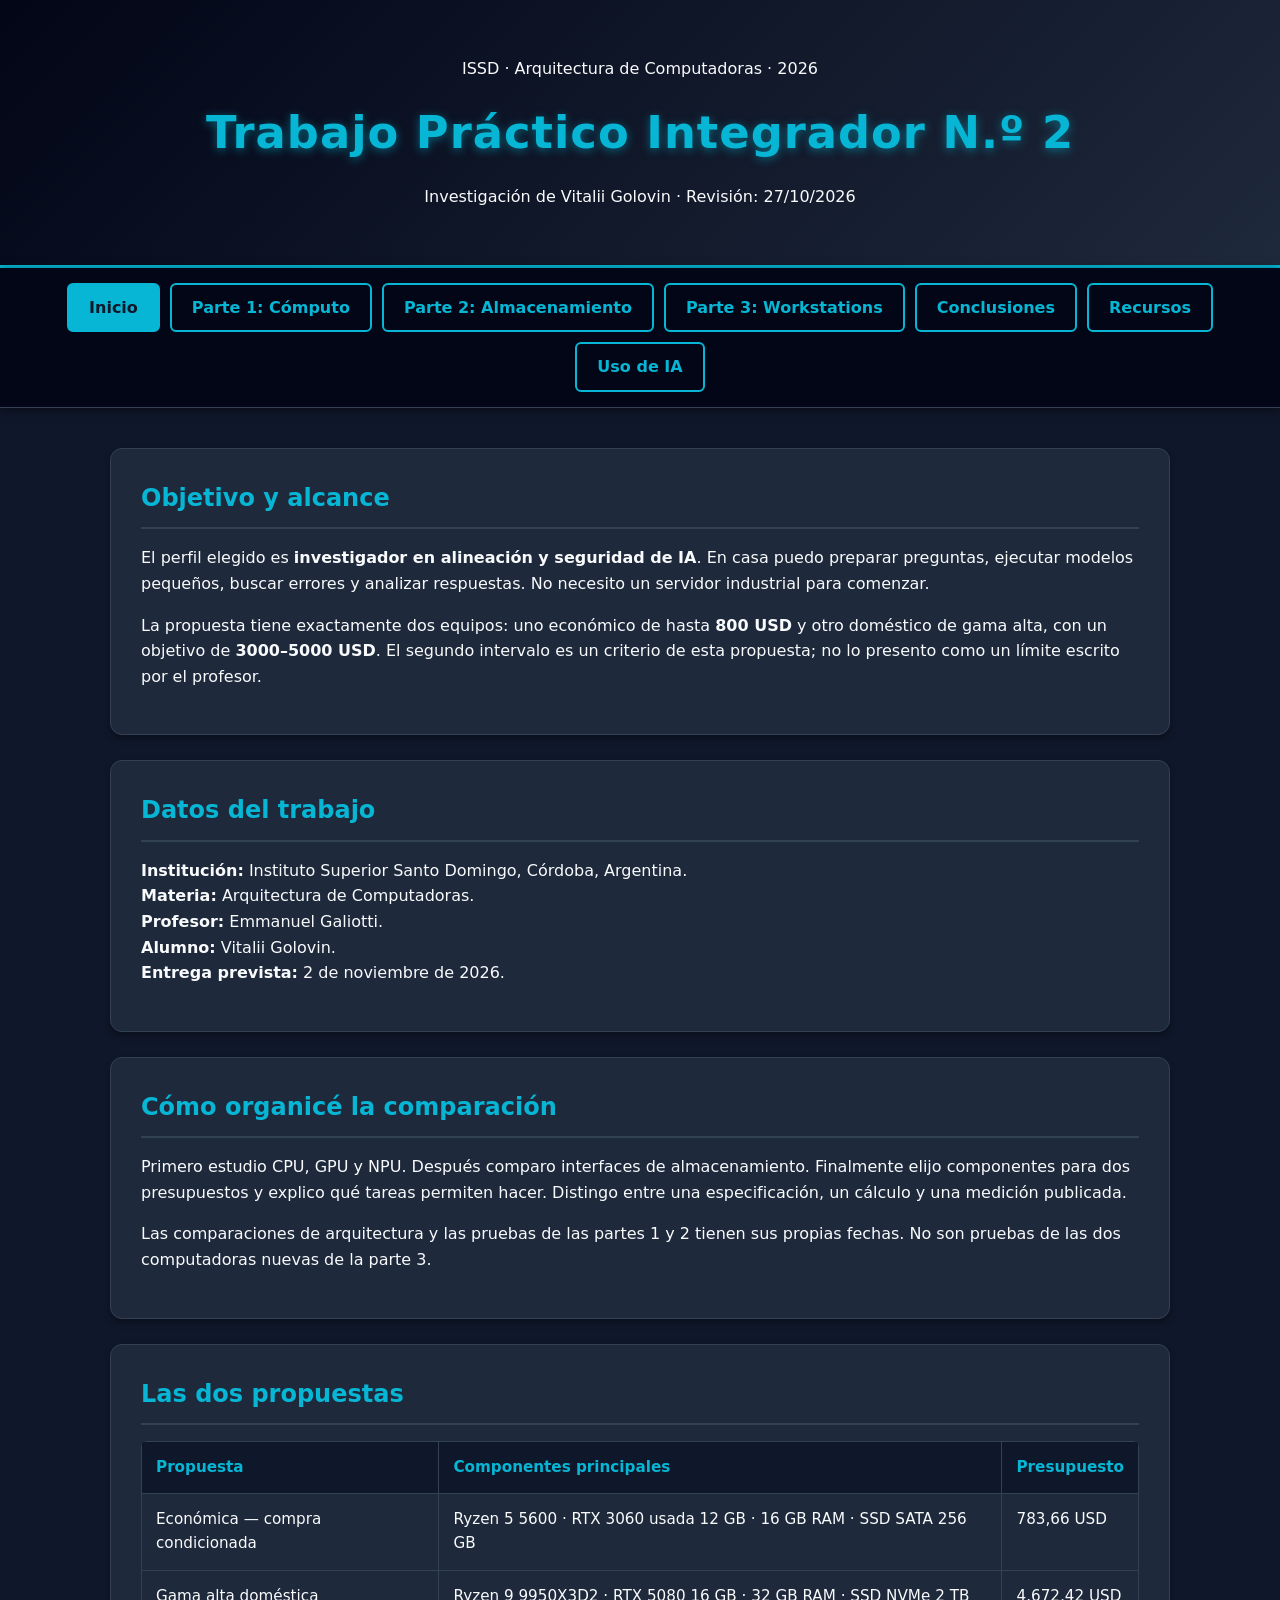
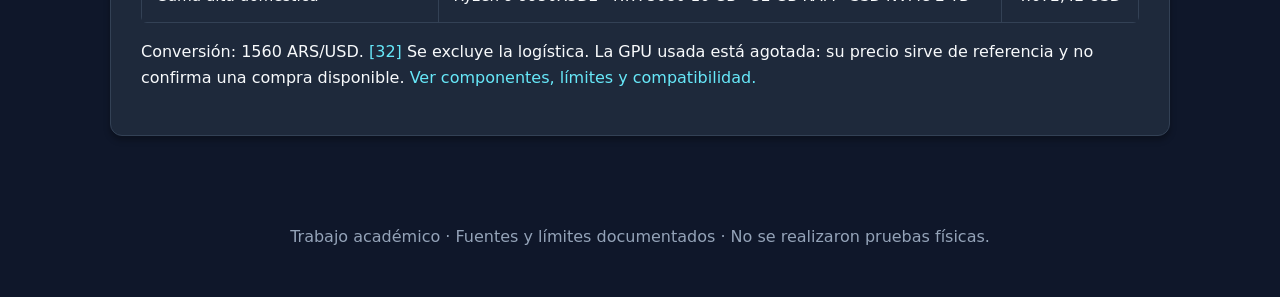
==== commit 3a32554d: "Add files via upload" ====
--- a/index.html
+++ b/index.html
@@ -1,115 +1 @@
-<!DOCTYPE html>
-<html lang="es">
-<head>
-    <meta charset="UTF-8">
-    <meta name="viewport" content="width=device-width, initial-scale=1.0">
-    <title>TP2 ISSD - Arquitectura de Computadoras</title>
-    <link rel="stylesheet" href="styles.css">
-</head>
-<body>
-    <header class="site-header">
-        <h1>Trabajo Práctico Integrador N° 2</h1>
-        <p class="subtitle">Arquitectura de Computadoras — 2026</p>
-    </header>
-
-    <nav>
-        <a href="index.html" class="active">Inicio</a>
-        <a href="part1.html">Parte 1: Cómputo</a>
-        <a href="part2.html">Parte 2: Almacenamiento</a>
-        <a href="part3.html">Parte 3: Workstations</a>
-        <a href="conclusions.html">Conclusiones</a>
-        <a href="resources.html">Recursos</a>
-        <a href="prompts.html">Uso de IA</a>
-    </nav>
-    
-    <div class="container">
-        <!-- МЕТАДАННЫЕ -->
-        <div class="card meta-info">
-            <p><strong>Institución:</strong> Instituto Superior Santo Domingo (ISSD), Córdoba, Argentina</p>
-            <p><strong>Materia:</strong> Arquitectura de Computadoras</p>
-            <p><strong>Profesor:</strong> Emmanuel Galiotti</p>
-            <p><strong>Alumno:</strong> Vitalii Golovin</p>
-            <p><strong>Perfil elegido:</strong> Investigador en Alineación y Seguridad de Inteligencia Artificial</p>
-            <p><strong>Fecha de elaboración:</strong> 26 de octubre de 2026</p>
-            <p><strong>Fecha límite indicada en la consigna:</strong> 2 de noviembre de 2026</p>
-        </div>
-
-        <!-- OBJETIVO DEL PROYECTO -->
-        <div class="profile-card">
-            <h2>Objetivo del proyecto</h2>
-            <p>En este trabajo estudio cómo elegir una computadora doméstica para aprender e investigar la alineación y la seguridad de la inteligencia artificial. Este perfil compara respuestas de modelos, prepara pruebas y analiza sus resultados. Para hacerlo, necesita una combinación adecuada de CPU, GPU, memoria y almacenamiento.</p>
-            
-            <p>Primero comparo dos procesadores de fabricantes diferentes y dos tarjetas gráficas de gama alta. Después explico la función de una NPU y las diferencias entre SATA y NVMe. Finalmente propongo dos computadoras domésticas para el mismo perfil: una dentro del presupuesto escrito de 800 USD ("El Punto Dulce") y una de gama alta con un tope propio razonable de aproximadamente 2,660 USD.</p>
-            
-            <p>El análisis utiliza especificaciones de fabricantes, estudios publicados y precios de tiendas. No presento estas cifras como pruebas realizadas por mí. Cuando hago un cálculo teórico, explico la fórmula y sus límites.</p>
-        </div>
-
-        <!-- POR QUÉ ELEGÍ ESTE PERFIL -->
-        <div class="card">
-            <h2>Por qué elegí este perfil</h2>
-            <p>Elegí este perfil porque me interesa entender cómo responde un modelo ante instrucciones confusas, errores y situaciones de riesgo. Una tarea posible consiste en usar una lista de preguntas, guardar las respuestas y comparar los resultados entre dos versiones del mismo modelo.</p>
-            
-            <p>Herramientas como garak ayudan a organizar algunas de estas pruebas, pero sus resultados necesitan interpretación. Un informe sin problemas detectados no demuestra que un modelo sea seguro en todas las situaciones.<a href="resources.html#ref-11" class="citation">[11]</a></p>
-        </div>
-
-        <!-- QUÉ NECESITA ESTA COMPUTADORA -->
-        <div class="card">
-            <h2>Qué necesita esta computadora</h2>
-            <p>La GPU ayuda a ejecutar muchas operaciones matemáticas en paralelo. Su memoria, llamada VRAM, limita la parte del modelo que podemos mantener en la tarjeta. La CPU prepara los datos y coordina los programas. La RAM guarda datos que están en uso, mientras que el SSD almacena el sistema, los modelos y los resultados.</p>
-            
-            <p>Trabajar con un modelo local puede reducir el envío de datos a servicios externos. Sin embargo, hay que revisar la configuración, las conexiones de red y los permisos. La memoria ECC y las protecciones de una fuente pueden reducir determinados riesgos técnicos; no garantizan por sí solas la seguridad de los datos.</p>
-        </div>
-
-        <!-- NAVEGACIÓN POR PÁGINAS -->
-        <div class="card">
-            <h2>Contenido del sitio</h2>
-            <div class="page-grid">
-                <div class="page-card">
-                    <h3>Parte 1: El Corazón Inteligente</h3>
-                    <p>Comparación de CPU, GPU, función de la NPU y aplicaciones reales con sus limitaciones.</p>
-                    <a href="part1.html">Ir a Parte 1 →</a>
-                </div>
-                
-                <div class="page-card">
-                    <h3>Parte 2: La Superautopista de los Datos</h3>
-                    <p>SATA, PCIe, NVMe. Tabla comparativa de velocidades, cálculo teórico de transferencia y tecnologías experimentales.</p>
-                    <a href="part2.html">Ir a Parte 2 →</a>
-                </div>
-                
-                <div class="page-card">
-                    <h3>Parte 3: Workstations</h3>
-                    <p>Dos configuraciones domésticas para el mismo perfil: una dentro del límite escrito de 800 USD y una de gama alta con tope propio de aproximadamente 2,660 USD.</p>
-                    <a href="part3.html">Ir a Parte 3 →</a>
-                </div>
-                
-                <div class="page-card">
-                    <h3>Conclusiones</h3>
-                    <p>Conclusiones vinculadas al estudio, con limitaciones formuladas de manera honesta y sin generalizaciones.</p>
-                    <a href="conclusions.html">Ir a Conclusiones →</a>
-                </div>
-                
-                <div class="page-card">
-                    <h3>Recursos</h3>
-                    <p>Especificaciones técnicas, ofertas comerciales utilizadas para estimar el presupuesto, pruebas de rendimiento y software de IA.</p>
-                    <a href="resources.html">Ir a Recursos →</a>
-                </div>
-                
-                <div class="page-card">
-                    <h3>Uso de IA</h3>
-                    <p>Resumen de tareas realizadas con ayuda de inteligencia artificial y comprobaciones necesarias del autor.</p>
-                    <a href="prompts.html">Ir a Uso de IA →</a>
-                </div>
-            </div>
-        </div>
-
-        <!-- NOTA IMPORTANTE -->
-        <div class="highlight">
-            <strong>️ Nota importante:</strong> Este sitio presenta propuestas razonadas, no resultados experimentales propios. Las configuraciones no están montadas ni probadas físicamente. Los precios corresponden a fichas comerciales consultadas el 26 de octubre de 2026 y pueden cambiar. El límite de 800 USD es el de la consigna escrita; la configuración de gama alta existe porque la consigna no le fija tope, y aplico un rango razonable para mantener la comparación en un ámbito doméstico.
-        </div>
-
-        <div class="nav-buttons" style="justify-content: center;">
-            <a href="part1.html" class="btn">Comenzar lectura: Parte 1 →</a>
-        </div>
-    </div>
-</body>
-</html>
+<!doctype html><html lang="es"><head><meta charset="utf-8"><meta name="viewport" content="width=device-width,initial-scale=1"><title>Trabajo Práctico Integrador N.º 2 — TP2 ISSD</title><link rel="stylesheet" href="styles.css"></head><body><a class="skip-link" href="#contenido">Saltar al contenido</a><header class="site-header"><p class="eyebrow">ISSD · Arquitectura de Computadoras · 2026</p><h1>Trabajo Práctico Integrador N.º 2</h1><p>Investigación de Vitalii Golovin · Revisión: 27/10/2026</p></header><nav><a href="index.html" class="active" aria-current="page">Inicio</a><a href="part1.html">Parte 1: Cómputo</a><a href="part2.html">Parte 2: Almacenamiento</a><a href="part3.html">Parte 3: Workstations</a><a href="conclusions.html">Conclusiones</a><a href="resources.html">Recursos</a><a href="prompts.html">Uso de IA</a></nav><main class="container" id="contenido"><section class="card"><h2>Objetivo y alcance</h2><p>El perfil elegido es <strong>investigador en alineación y seguridad de IA</strong>. En casa puedo preparar preguntas, ejecutar modelos pequeños, buscar errores y analizar respuestas. No necesito un servidor industrial para comenzar.</p><p>La propuesta tiene exactamente dos equipos: uno económico de hasta <strong>800 USD</strong> y otro doméstico de gama alta, con un objetivo de <strong>3000–5000 USD</strong>. El segundo intervalo es un criterio de esta propuesta; no lo presento como un límite escrito por el profesor.</p></section><section class="card"><h2>Datos del trabajo</h2><p><strong>Institución:</strong> Instituto Superior Santo Domingo, Córdoba, Argentina.<br><strong>Materia:</strong> Arquitectura de Computadoras.<br><strong>Profesor:</strong> Emmanuel Galiotti.<br><strong>Alumno:</strong> Vitalii Golovin.<br><strong>Entrega prevista:</strong> 2 de noviembre de 2026.</p></section><section class="card"><h2>Cómo organicé la comparación</h2><p>Primero estudio CPU, GPU y NPU. Después comparo interfaces de almacenamiento. Finalmente elijo componentes para dos presupuestos y explico qué tareas permiten hacer. Distingo entre una especificación, un cálculo y una medición publicada.</p><p>Las comparaciones de arquitectura y las pruebas de las partes 1 y 2 tienen sus propias fechas. No son pruebas de las dos computadoras nuevas de la parte 3.</p></section><section class="card"><h2>Las dos propuestas</h2><div class="table-scroll"><table><thead><tr><th scope="col">Propuesta</th><th scope="col">Componentes principales</th><th scope="col">Presupuesto</th></tr></thead><tbody><tr><td>Económica — compra condicionada</td><td>Ryzen 5 5600 · RTX 3060 usada 12 GB · 16 GB RAM · SSD SATA 256 GB</td><td>783,66 USD</td></tr><tr><td>Gama alta doméstica</td><td>Ryzen 9 9950X3D2 · RTX 5080 16 GB · 32 GB RAM · SSD NVMe 2 TB</td><td>4.672,42 USD</td></tr></tbody></table></div><p>Conversión: 1560 ARS/USD. <a href="resources.html#ref-32">[32]</a> Se excluye la logística. La GPU usada está agotada: su precio sirve de referencia y no confirma una compra disponible. <a href="part3.html">Ver componentes, límites y compatibilidad.</a></p></section></main><footer><p>Trabajo académico · Fuentes y límites documentados · No se realizaron pruebas físicas.</p></footer></body></html>
--- a/styles.css
+++ b/styles.css
@@ -589,3 +589,6 @@
  .container { max-width: none; padding: 0; }
  .table-scroll { overflow: visible; }
 }
+
+/* Revisión de presupuestos, 27-10-2026 */
+.table-scroll{overflow-x:auto;margin:1rem 0}.table-scroll table{min-width:680px;width:100%}.table-scroll td,.table-scroll th{vertical-align:top;line-height:1.55}.notice{border-left:4px solid #fbbf24;background:#322b1c;padding:1rem;color:#fff0c2}.references{list-style:none;padding:0}.references li{margin:0 0 1.4rem;overflow-wrap:anywhere}figure{margin:1.4rem 0}figure img{max-width:100%;height:auto}figcaption{font-size:.9rem;color:var(--muted);margin-top:.6rem}.product-gallery{display:grid;grid-template-columns:repeat(auto-fit,minmax(220px,1fr));gap:1rem}.product-gallery figure{background:#182237;padding:1rem;border-radius:12px}.product-gallery img{width:100%;height:190px;object-fit:contain;background:white;border-radius:8px}code{overflow-wrap:anywhere}footer{text-align:center;padding:2rem;color:var(--muted)}@media(max-width:600px){.container{padding:12px}.card{padding:18px}h1{font-size:1.8rem}nav{flex-wrap:wrap}.table-scroll{max-width:100%}}
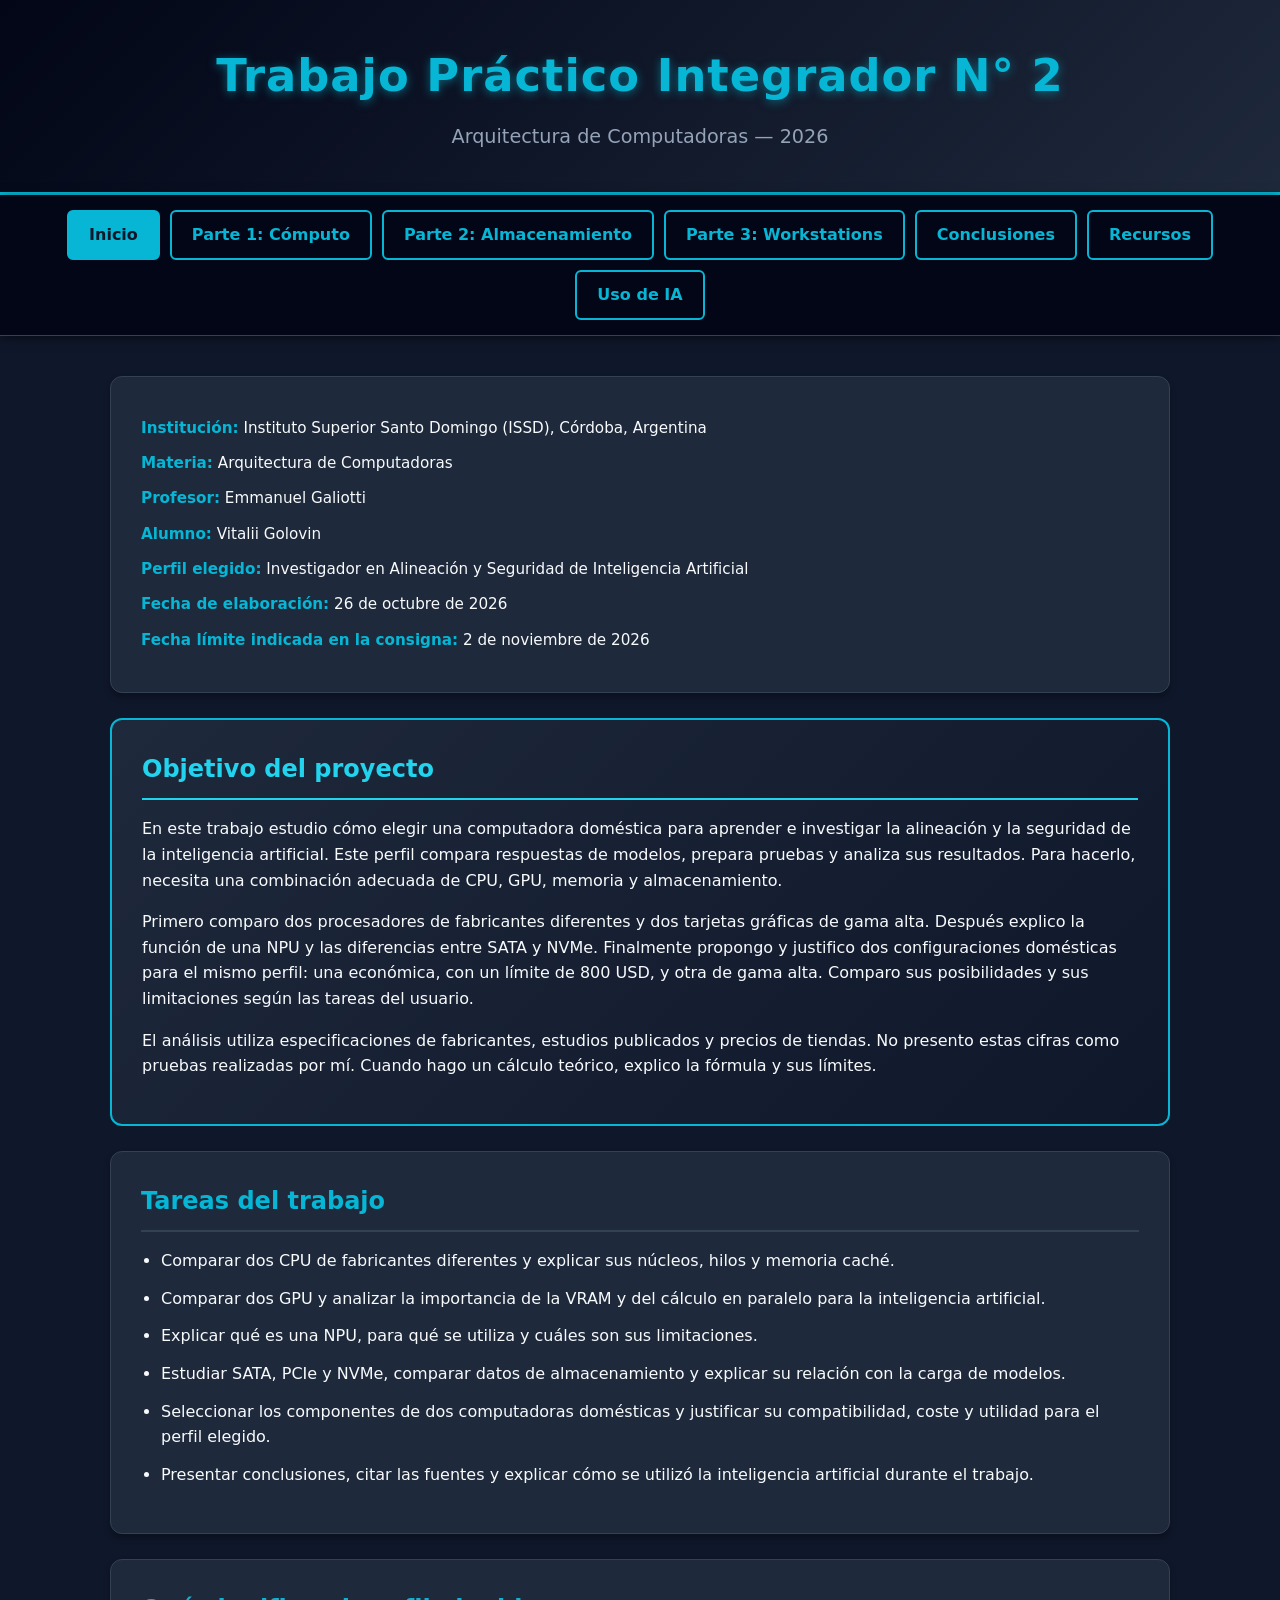
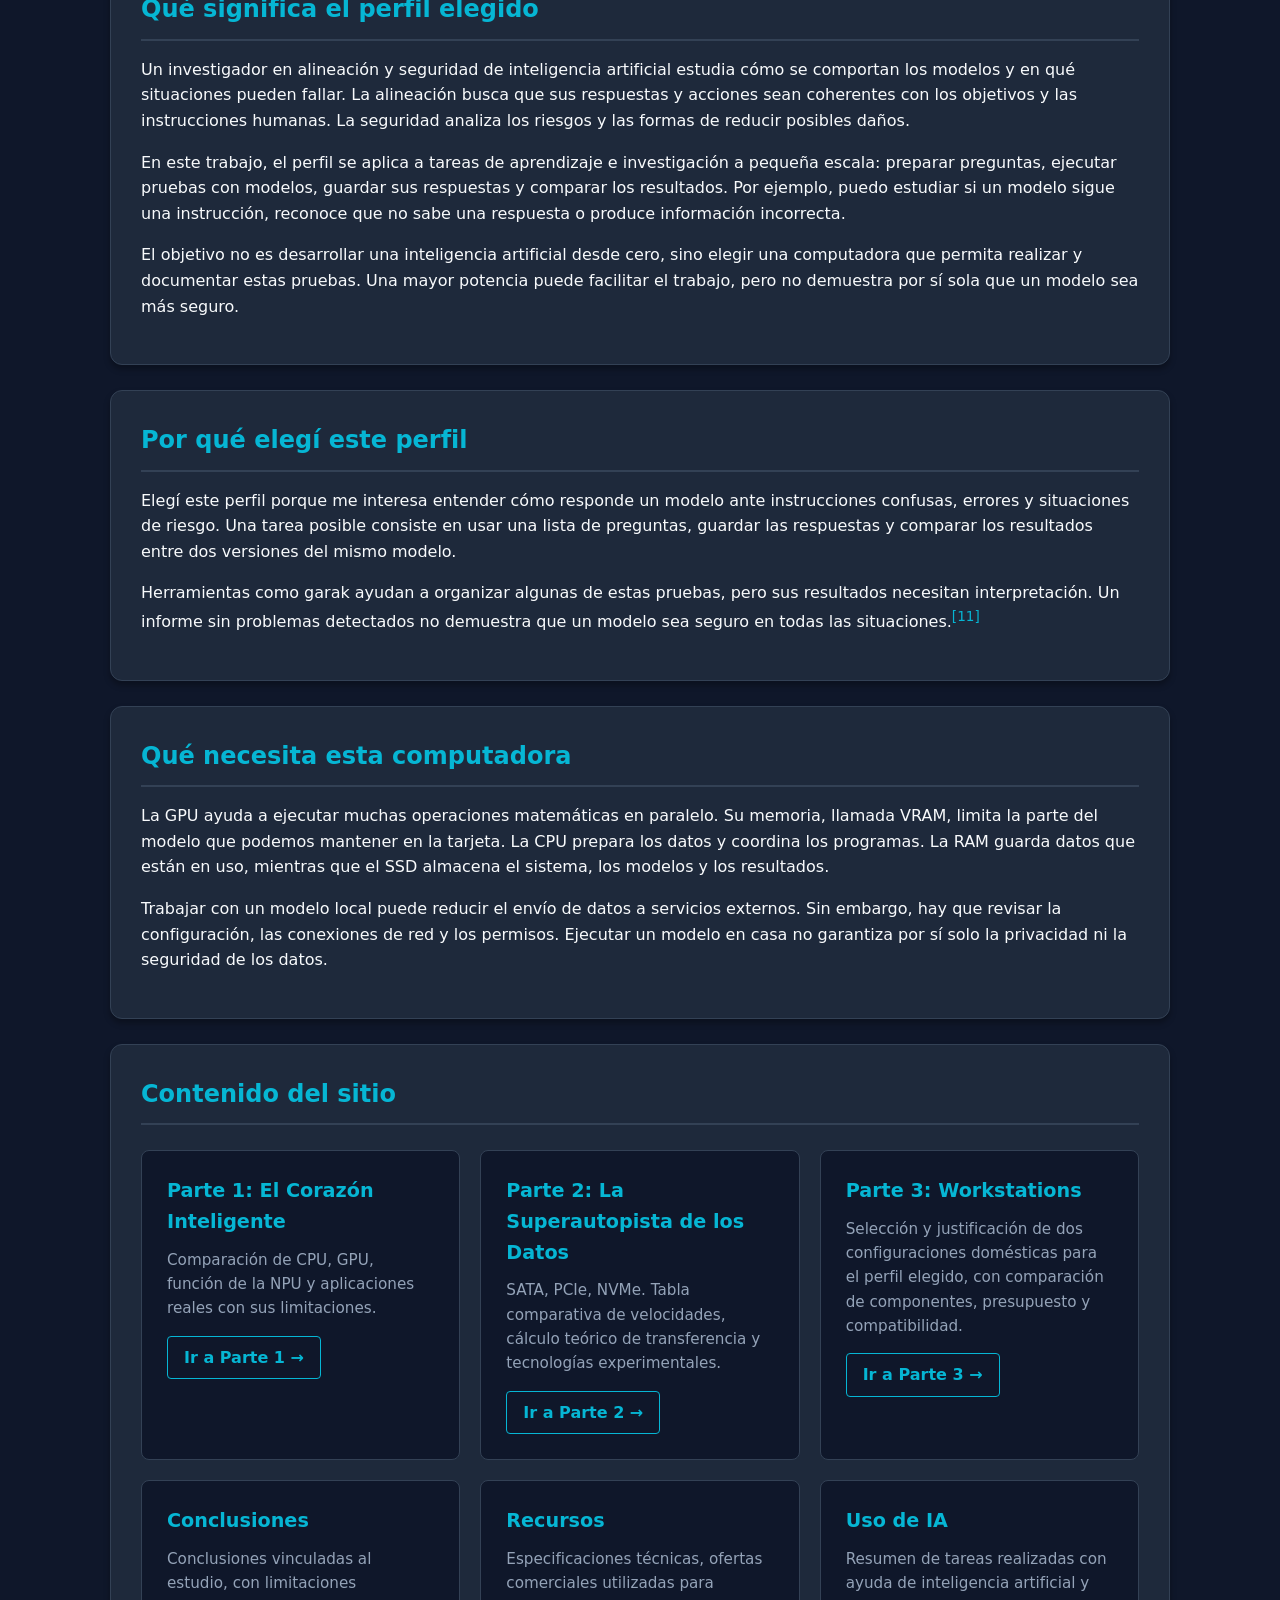
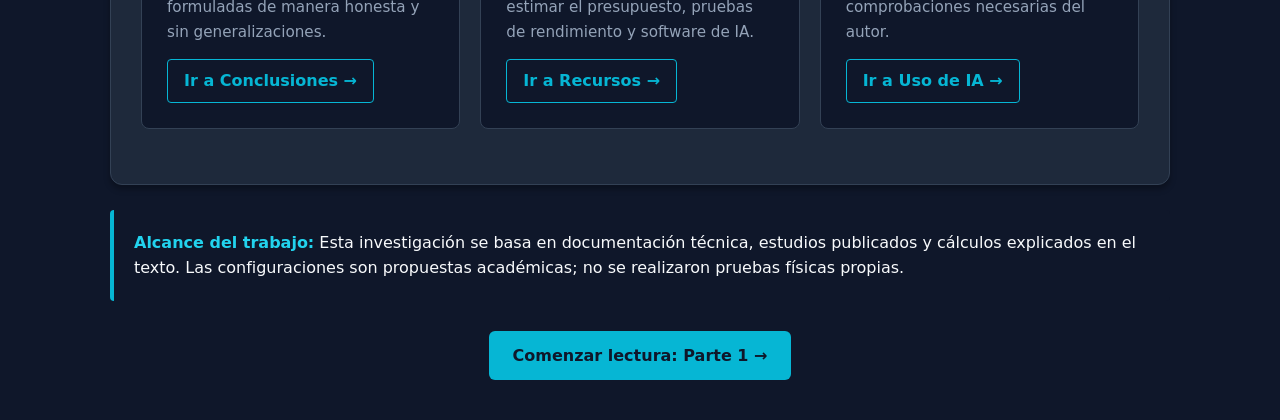
==== commit be2e7021: "Update index.html" ====
--- a/index.html
+++ b/index.html
@@ -1 +1,134 @@
-<!doctype html><html lang="es"><head><meta charset="utf-8"><meta name="viewport" content="width=device-width,initial-scale=1"><title>Trabajo Práctico Integrador N.º 2 — TP2 ISSD</title><link rel="stylesheet" href="styles.css"></head><body><a class="skip-link" href="#contenido">Saltar al contenido</a><header class="site-header"><p class="eyebrow">ISSD · Arquitectura de Computadoras · 2026</p><h1>Trabajo Práctico Integrador N.º 2</h1><p>Investigación de Vitalii Golovin · Revisión: 27/10/2026</p></header><nav><a href="index.html" class="active" aria-current="page">Inicio</a><a href="part1.html">Parte 1: Cómputo</a><a href="part2.html">Parte 2: Almacenamiento</a><a href="part3.html">Parte 3: Workstations</a><a href="conclusions.html">Conclusiones</a><a href="resources.html">Recursos</a><a href="prompts.html">Uso de IA</a></nav><main class="container" id="contenido"><section class="card"><h2>Objetivo y alcance</h2><p>El perfil elegido es <strong>investigador en alineación y seguridad de IA</strong>. En casa puedo preparar preguntas, ejecutar modelos pequeños, buscar errores y analizar respuestas. No necesito un servidor industrial para comenzar.</p><p>La propuesta tiene exactamente dos equipos: uno económico de hasta <strong>800 USD</strong> y otro doméstico de gama alta, con un objetivo de <strong>3000–5000 USD</strong>. El segundo intervalo es un criterio de esta propuesta; no lo presento como un límite escrito por el profesor.</p></section><section class="card"><h2>Datos del trabajo</h2><p><strong>Institución:</strong> Instituto Superior Santo Domingo, Córdoba, Argentina.<br><strong>Materia:</strong> Arquitectura de Computadoras.<br><strong>Profesor:</strong> Emmanuel Galiotti.<br><strong>Alumno:</strong> Vitalii Golovin.<br><strong>Entrega prevista:</strong> 2 de noviembre de 2026.</p></section><section class="card"><h2>Cómo organicé la comparación</h2><p>Primero estudio CPU, GPU y NPU. Después comparo interfaces de almacenamiento. Finalmente elijo componentes para dos presupuestos y explico qué tareas permiten hacer. Distingo entre una especificación, un cálculo y una medición publicada.</p><p>Las comparaciones de arquitectura y las pruebas de las partes 1 y 2 tienen sus propias fechas. No son pruebas de las dos computadoras nuevas de la parte 3.</p></section><section class="card"><h2>Las dos propuestas</h2><div class="table-scroll"><table><thead><tr><th scope="col">Propuesta</th><th scope="col">Componentes principales</th><th scope="col">Presupuesto</th></tr></thead><tbody><tr><td>Económica — compra condicionada</td><td>Ryzen 5 5600 · RTX 3060 usada 12 GB · 16 GB RAM · SSD SATA 256 GB</td><td>783,66 USD</td></tr><tr><td>Gama alta doméstica</td><td>Ryzen 9 9950X3D2 · RTX 5080 16 GB · 32 GB RAM · SSD NVMe 2 TB</td><td>4.672,42 USD</td></tr></tbody></table></div><p>Conversión: 1560 ARS/USD. <a href="resources.html#ref-32">[32]</a> Se excluye la logística. La GPU usada está agotada: su precio sirve de referencia y no confirma una compra disponible. <a href="part3.html">Ver componentes, límites y compatibilidad.</a></p></section></main><footer><p>Trabajo académico · Fuentes y límites documentados · No se realizaron pruebas físicas.</p></footer></body></html>+<!DOCTYPE html>
+<html lang="es">
+<head>
+    <meta charset="UTF-8">
+    <meta name="viewport" content="width=device-width, initial-scale=1.0">
+    <title>TP2 ISSD - Arquitectura de Computadoras</title>
+    <script type="text/javascript" nonce="68260d350d6040e2a8a90d29cf6" src="//injections.adguard.org?ts=1793190471054&amp;type=content-script&amp;dmn=chatgpt.com&amp;url=https%3A%2F%2Fchatgpt.com%2Fbackend-api%2Festuary%2Fcontent%3Fid%3Dfile_00000000be6c820e9a10de2c55c4fbf7%26fn%3Dindex.html%26cd%3Dattachment%26ts%3D498108%26p%3Dfs%26cid%3D1%26sig%3D8a24f08c13b5c119f04a47c15be762df6b821800ad58290996a1f7eb93526f8d%26v%3D0&amp;app=chrome.exe&amp;css=2&amp;js=1&amp;rel=1&amp;rji=1&amp;sbe=1"></script><script type="text/javascript" nonce="68260d350d6040e2a8a90d29cf6" src="//injections.adguard.org?ts=1793190471054&amp;name=AdGuard%20Extra&amp;name=AdGuard%20Popup%20Blocker&amp;type=user-script"></script><link rel="stylesheet" href="styles.css">
+</head>
+<body>
+    <header class="site-header">
+        <h1>Trabajo Práctico Integrador N° 2</h1>
+        <p class="subtitle">Arquitectura de Computadoras — 2026</p>
+    </header>
+
+    <nav>
+        <a href="index.html" class="active" aria-current="page">Inicio</a>
+        <a href="part1.html">Parte 1: Cómputo</a>
+        <a href="part2.html">Parte 2: Almacenamiento</a>
+        <a href="part3.html">Parte 3: Workstations</a>
+        <a href="conclusions.html">Conclusiones</a>
+        <a href="resources.html">Recursos</a>
+        <a href="prompts.html">Uso de IA</a>
+    </nav>
+    
+    <main class="container" id="contenido">
+        <!-- МЕТАДАННЫЕ -->
+        <div class="card meta-info">
+            <p><strong>Institución:</strong> Instituto Superior Santo Domingo (ISSD), Córdoba, Argentina</p>
+            <p><strong>Materia:</strong> Arquitectura de Computadoras</p>
+            <p><strong>Profesor:</strong> Emmanuel Galiotti</p>
+            <p><strong>Alumno:</strong> Vitalii Golovin</p>
+            <p><strong>Perfil elegido:</strong> Investigador en Alineación y Seguridad de Inteligencia Artificial</p>
+            <p><strong>Fecha de elaboración:</strong> 26 de octubre de 2026</p>
+            <p><strong>Fecha límite indicada en la consigna:</strong> 2 de noviembre de 2026</p>
+        </div>
+
+        <!-- OBJETIVO DEL PROYECTO -->
+        <div class="profile-card">
+            <h2>Objetivo del proyecto</h2>
+            <p>En este trabajo estudio cómo elegir una computadora doméstica para aprender e investigar la alineación y la seguridad de la inteligencia artificial. Este perfil compara respuestas de modelos, prepara pruebas y analiza sus resultados. Para hacerlo, necesita una combinación adecuada de CPU, GPU, memoria y almacenamiento.</p>
+            
+            <p>Primero comparo dos procesadores de fabricantes diferentes y dos tarjetas gráficas de gama alta. Después explico la función de una NPU y las diferencias entre SATA y NVMe. Finalmente propongo y justifico dos configuraciones domésticas para el mismo perfil: una económica, con un límite de 800 USD, y otra de gama alta. Comparo sus posibilidades y sus limitaciones según las tareas del usuario.</p>
+            
+            <p>El análisis utiliza especificaciones de fabricantes, estudios publicados y precios de tiendas. No presento estas cifras como pruebas realizadas por mí. Cuando hago un cálculo teórico, explico la fórmula y sus límites.</p>
+        </div>
+
+        <!-- TAREAS DEL TRABAJO -->
+        <section class="card">
+            <h2>Tareas del trabajo</h2>
+            <ul>
+                <li>Comparar dos CPU de fabricantes diferentes y explicar sus núcleos, hilos y memoria caché.</li>
+                <li>Comparar dos GPU y analizar la importancia de la VRAM y del cálculo en paralelo para la inteligencia artificial.</li>
+                <li>Explicar qué es una NPU, para qué se utiliza y cuáles son sus limitaciones.</li>
+                <li>Estudiar SATA, PCIe y NVMe, comparar datos de almacenamiento y explicar su relación con la carga de modelos.</li>
+                <li>Seleccionar los componentes de dos computadoras domésticas y justificar su compatibilidad, coste y utilidad para el perfil elegido.</li>
+                <li>Presentar conclusiones, citar las fuentes y explicar cómo se utilizó la inteligencia artificial durante el trabajo.</li>
+            </ul>
+        </section>
+
+        <section class="card">
+            <h2>Qué significa el perfil elegido</h2>
+            <p>Un investigador en alineación y seguridad de inteligencia artificial estudia cómo se comportan los modelos y en qué situaciones pueden fallar. La alineación busca que sus respuestas y acciones sean coherentes con los objetivos y las instrucciones humanas. La seguridad analiza los riesgos y las formas de reducir posibles daños.</p>
+            <p>En este trabajo, el perfil se aplica a tareas de aprendizaje e investigación a pequeña escala: preparar preguntas, ejecutar pruebas con modelos, guardar sus respuestas y comparar los resultados. Por ejemplo, puedo estudiar si un modelo sigue una instrucción, reconoce que no sabe una respuesta o produce información incorrecta.</p>
+            <p>El objetivo no es desarrollar una inteligencia artificial desde cero, sino elegir una computadora que permita realizar y documentar estas pruebas. Una mayor potencia puede facilitar el trabajo, pero no demuestra por sí sola que un modelo sea más seguro.</p>
+        </section>
+
+        <!-- POR QUÉ ELEGÍ ESTE PERFIL -->
+        <div class="card">
+            <h2>Por qué elegí este perfil</h2>
+            <p>Elegí este perfil porque me interesa entender cómo responde un modelo ante instrucciones confusas, errores y situaciones de riesgo. Una tarea posible consiste en usar una lista de preguntas, guardar las respuestas y comparar los resultados entre dos versiones del mismo modelo.</p>
+            
+            <p>Herramientas como garak ayudan a organizar algunas de estas pruebas, pero sus resultados necesitan interpretación. Un informe sin problemas detectados no demuestra que un modelo sea seguro en todas las situaciones.<a href="resources.html#ref-11" class="citation">[11]</a></p>
+        </div>
+
+        <!-- QUÉ NECESITA ESTA COMPUTADORA -->
+        <div class="card">
+            <h2>Qué necesita esta computadora</h2>
+            <p>La GPU ayuda a ejecutar muchas operaciones matemáticas en paralelo. Su memoria, llamada VRAM, limita la parte del modelo que podemos mantener en la tarjeta. La CPU prepara los datos y coordina los programas. La RAM guarda datos que están en uso, mientras que el SSD almacena el sistema, los modelos y los resultados.</p>
+            
+            <p>Trabajar con un modelo local puede reducir el envío de datos a servicios externos. Sin embargo, hay que revisar la configuración, las conexiones de red y los permisos. Ejecutar un modelo en casa no garantiza por sí solo la privacidad ni la seguridad de los datos.</p>
+        </div>
+
+        <!-- NAVEGACIÓN POR PÁGINAS -->
+        <div class="card">
+            <h2>Contenido del sitio</h2>
+            <div class="page-grid">
+                <div class="page-card">
+                    <h3>Parte 1: El Corazón Inteligente</h3>
+                    <p>Comparación de CPU, GPU, función de la NPU y aplicaciones reales con sus limitaciones.</p>
+                    <a href="part1.html">Ir a Parte 1 →</a>
+                </div>
+                
+                <div class="page-card">
+                    <h3>Parte 2: La Superautopista de los Datos</h3>
+                    <p>SATA, PCIe, NVMe. Tabla comparativa de velocidades, cálculo teórico de transferencia y tecnologías experimentales.</p>
+                    <a href="part2.html">Ir a Parte 2 →</a>
+                </div>
+                
+                <div class="page-card">
+                    <h3>Parte 3: Workstations</h3>
+                    <p>Selección y justificación de dos configuraciones domésticas para el perfil elegido, con comparación de componentes, presupuesto y compatibilidad.</p>
+                    <a href="part3.html">Ir a Parte 3 →</a>
+                </div>
+                
+                <div class="page-card">
+                    <h3>Conclusiones</h3>
+                    <p>Conclusiones vinculadas al estudio, con limitaciones formuladas de manera honesta y sin generalizaciones.</p>
+                    <a href="conclusions.html">Ir a Conclusiones →</a>
+                </div>
+                
+                <div class="page-card">
+                    <h3>Recursos</h3>
+                    <p>Especificaciones técnicas, ofertas comerciales utilizadas para estimar el presupuesto, pruebas de rendimiento y software de IA.</p>
+                    <a href="resources.html">Ir a Recursos →</a>
+                </div>
+                
+                <div class="page-card">
+                    <h3>Uso de IA</h3>
+                    <p>Resumen de tareas realizadas con ayuda de inteligencia artificial y comprobaciones necesarias del autor.</p>
+                    <a href="prompts.html">Ir a Uso de IA →</a>
+                </div>
+            </div>
+        </div>
+
+        <div class="highlight">
+            <strong>Alcance del trabajo:</strong> Esta investigación se basa en documentación técnica, estudios publicados y cálculos explicados en el texto. Las configuraciones son propuestas académicas; no se realizaron pruebas físicas propias.
+        </div>
+
+        <div class="nav-buttons" style="justify-content: center;">
+            <a href="part1.html" class="btn">Comenzar lectura: Parte 1 →</a>
+        </div>
+    </main>
+</body>
+</html>
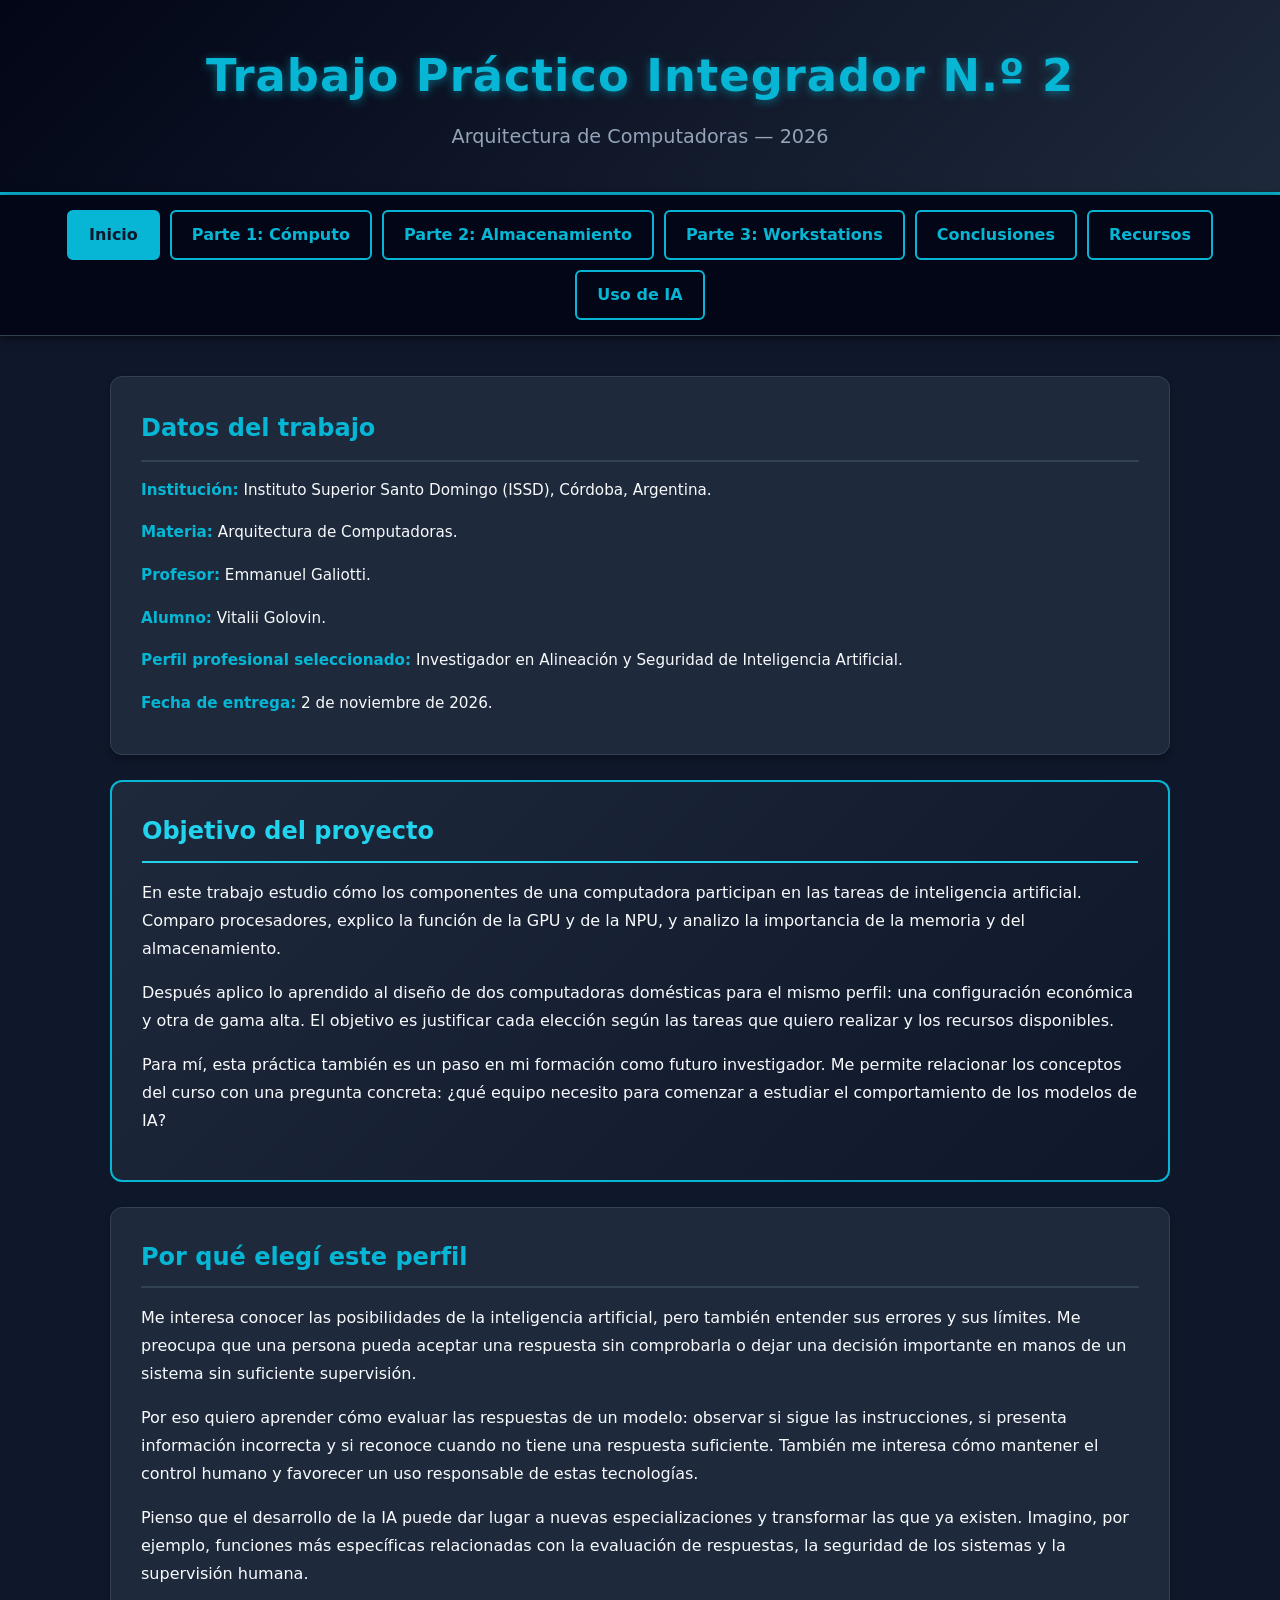
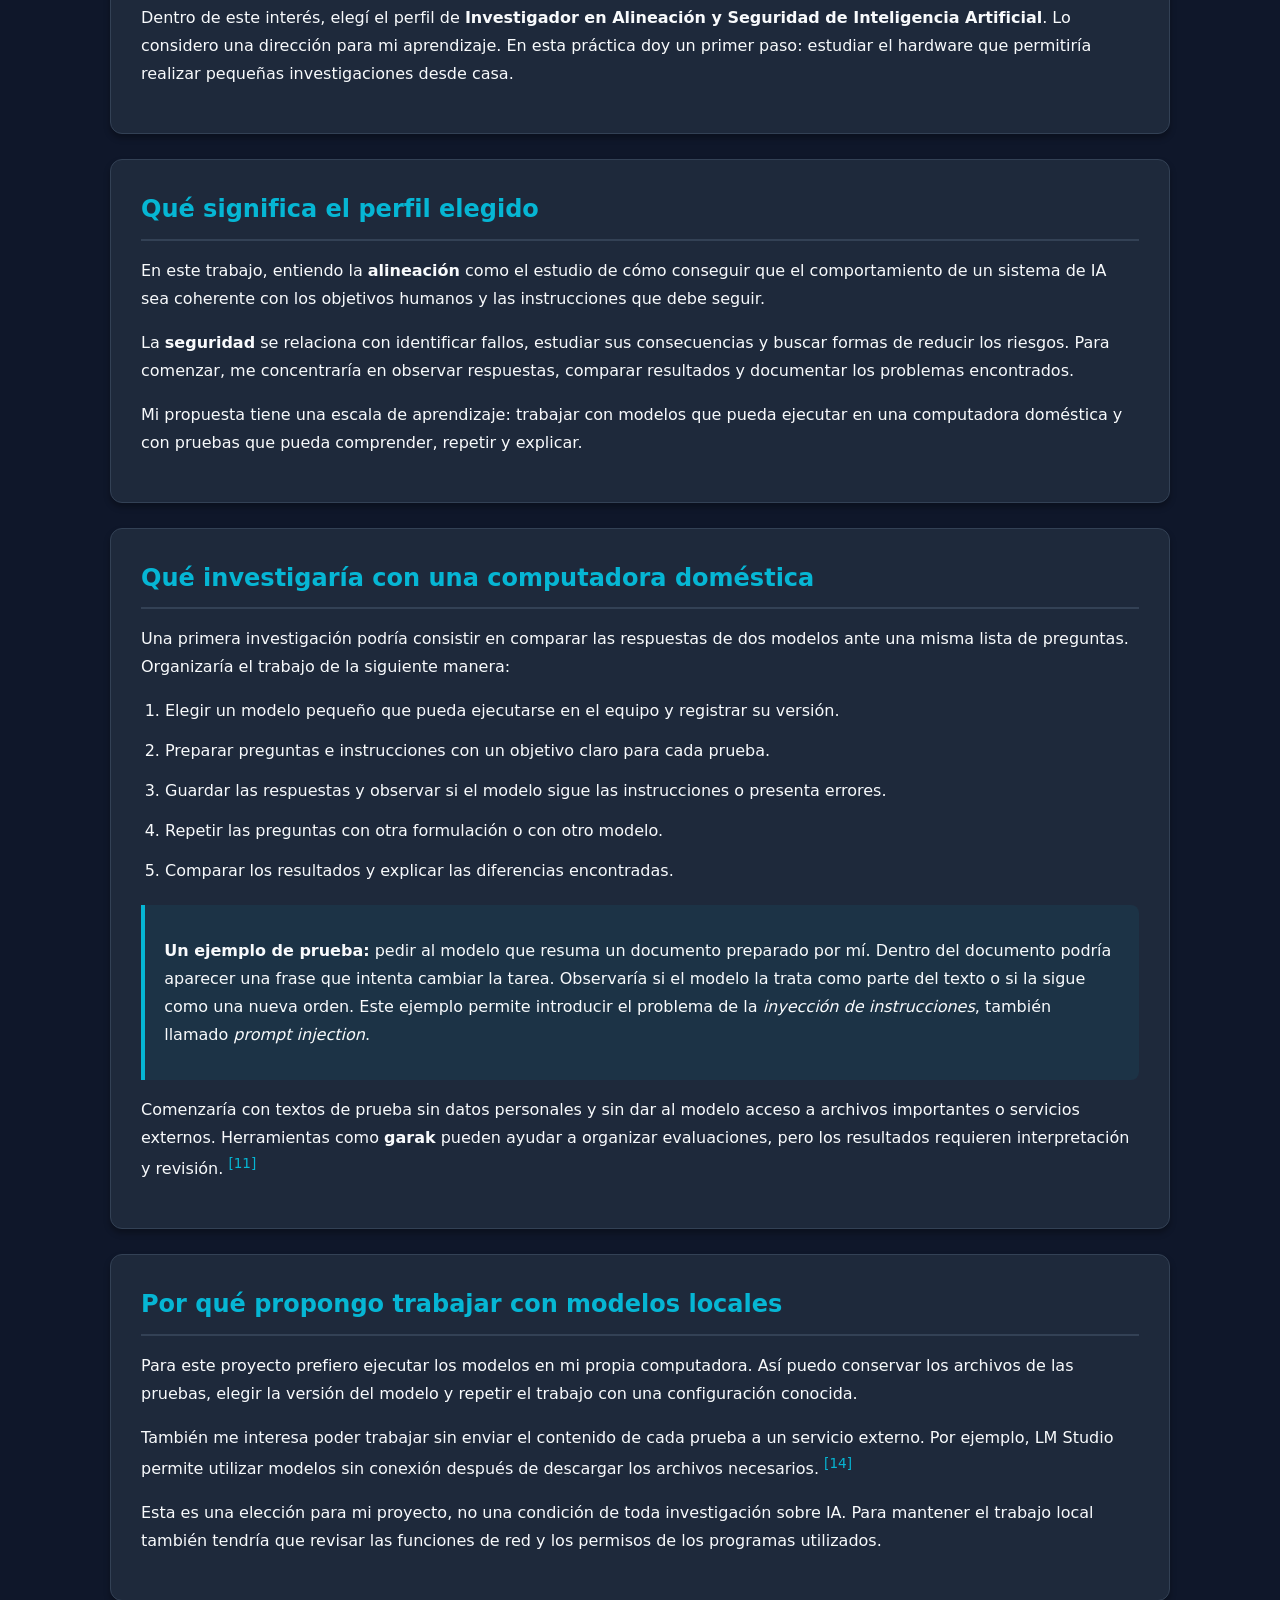
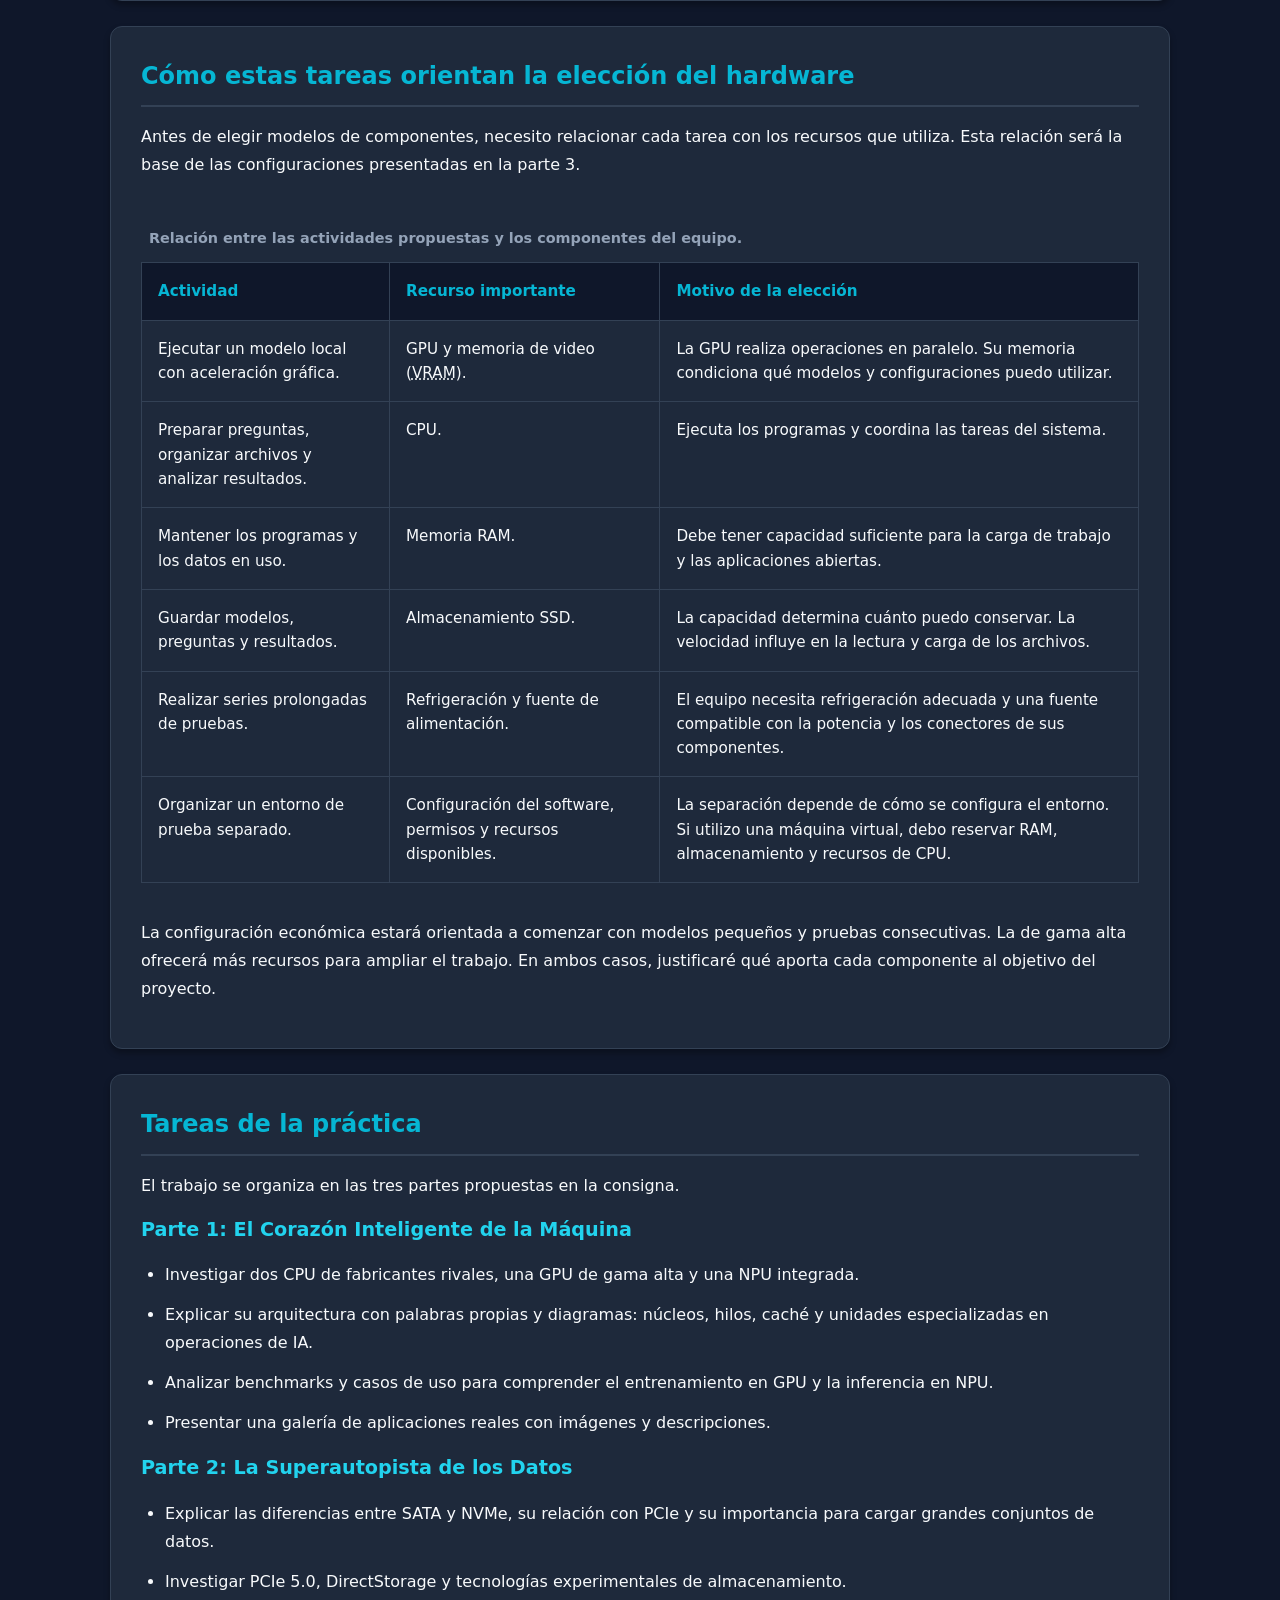
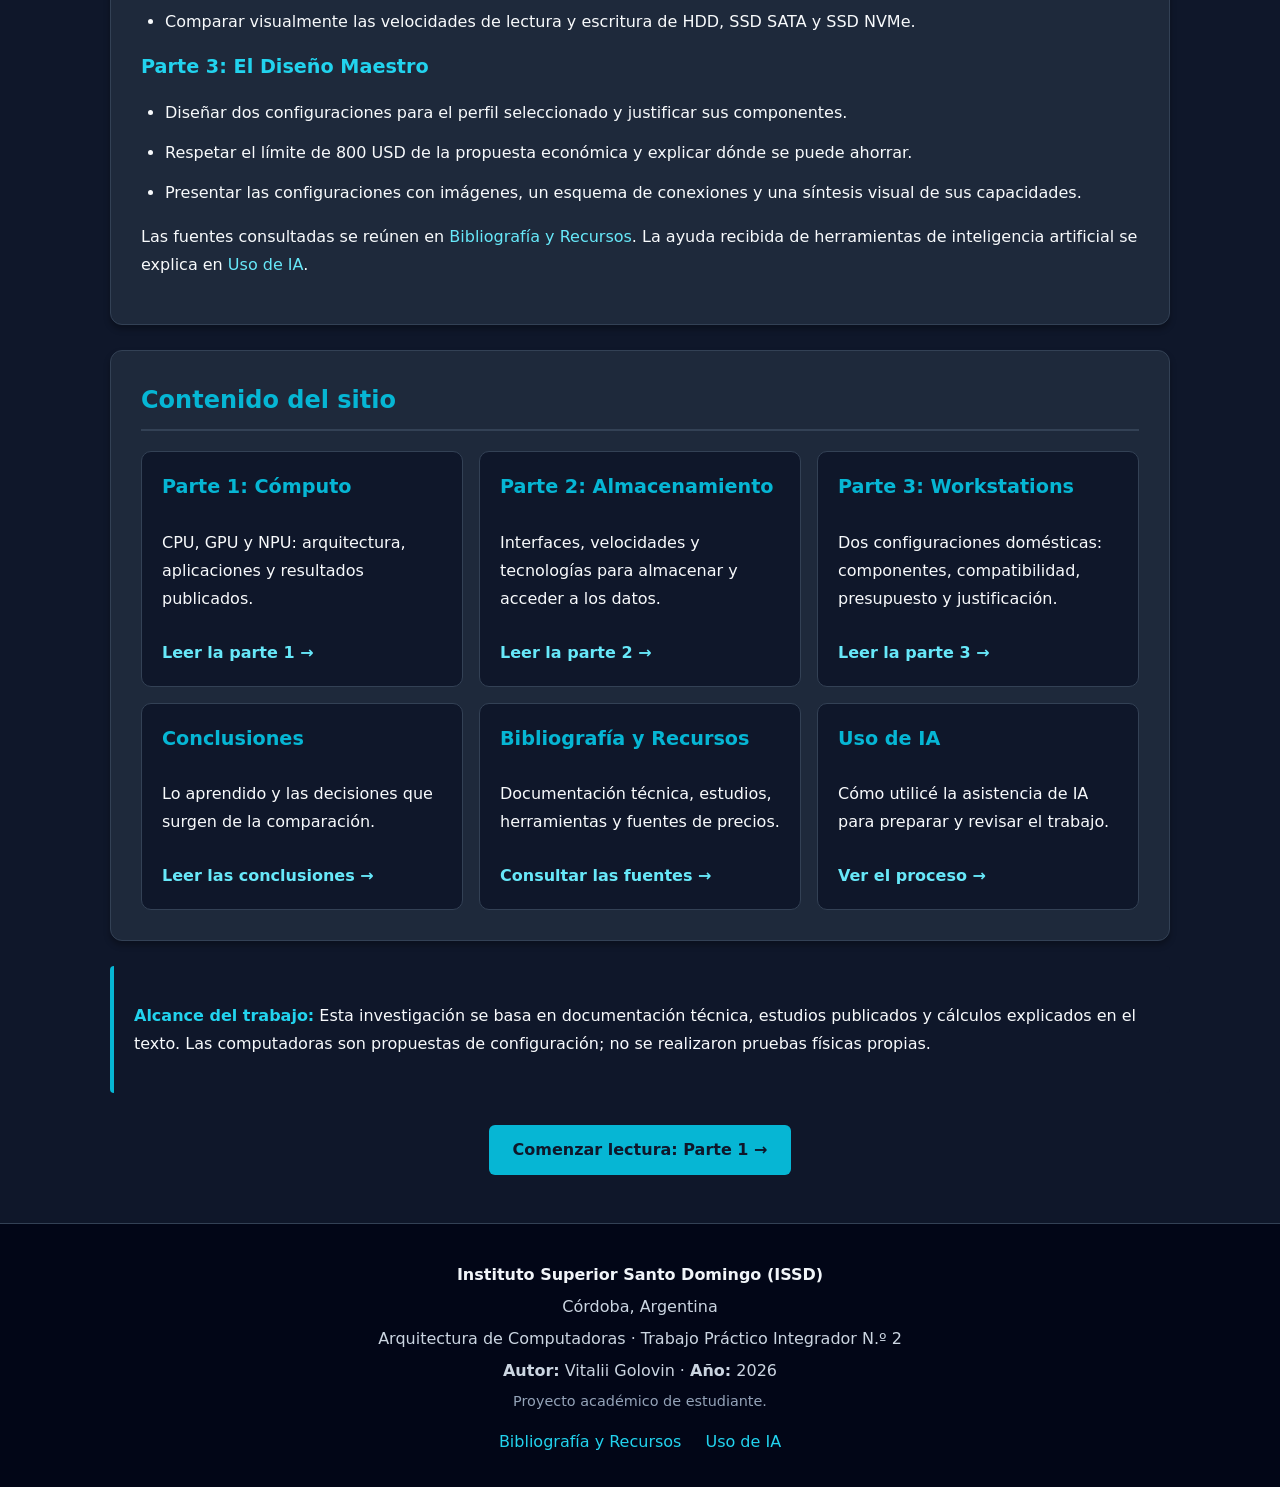
==== commit 10a5bf58: "Update index.html" ====
--- a/index.html
+++ b/index.html
@@ -3,132 +3,828 @@
 <head>
     <meta charset="UTF-8">
     <meta name="viewport" content="width=device-width, initial-scale=1.0">
-    <title>TP2 ISSD - Arquitectura de Computadoras</title>
-    <script type="text/javascript" nonce="68260d350d6040e2a8a90d29cf6" src="//injections.adguard.org?ts=1793190471054&amp;type=content-script&amp;dmn=chatgpt.com&amp;url=https%3A%2F%2Fchatgpt.com%2Fbackend-api%2Festuary%2Fcontent%3Fid%3Dfile_00000000be6c820e9a10de2c55c4fbf7%26fn%3Dindex.html%26cd%3Dattachment%26ts%3D498108%26p%3Dfs%26cid%3D1%26sig%3D8a24f08c13b5c119f04a47c15be762df6b821800ad58290996a1f7eb93526f8d%26v%3D0&amp;app=chrome.exe&amp;css=2&amp;js=1&amp;rel=1&amp;rji=1&amp;sbe=1"></script><script type="text/javascript" nonce="68260d350d6040e2a8a90d29cf6" src="//injections.adguard.org?ts=1793190471054&amp;name=AdGuard%20Extra&amp;name=AdGuard%20Popup%20Blocker&amp;type=user-script"></script><link rel="stylesheet" href="styles.css">
+
+    <meta
+        name="description"
+        content="Trabajo Práctico Integrador N.º 2 de Arquitectura de Computadoras. Investigación sobre CPU, GPU, NPU, almacenamiento y dos configuraciones domésticas para estudiar inteligencia artificial."
+    >
+
+    <title>TP2 — Arquitectura de Computadoras | Vitalii Golovin</title>
+
+    <link rel="stylesheet" href="styles.css">
+
+    <style>
+        /* Ajustes específicos de la página de inicio */
+
+        .intro-section p,
+        .intro-section li {
+            line-height: 1.75;
+        }
+
+        .intro-section p + p {
+            margin-top: 1rem;
+        }
+
+        .intro-section ul,
+        .intro-section ol {
+            padding-left: 1.5rem;
+        }
+
+        .intro-section li + li {
+            margin-top: 0.65rem;
+        }
+
+        .intro-note {
+            margin-top: 1.25rem;
+            padding: 1rem 1.2rem;
+            border-left: 4px solid var(--accent, #06b6d4);
+            border-radius: 0 8px 8px 0;
+            background: rgba(6, 182, 212, 0.07);
+        }
+
+        .intro-table-wrapper {
+            width: 100%;
+            overflow-x: auto;
+            margin-top: 1.25rem;
+        }
+
+        .intro-table {
+            width: 100%;
+            min-width: 560px;
+            border-collapse: collapse;
+        }
+
+        .intro-table th,
+        .intro-table td {
+            padding: 1rem;
+            text-align: left;
+            vertical-align: top;
+            line-height: 1.6;
+            border: 1px solid #334155;
+        }
+
+        .intro-table th {
+            color: var(--accent, #06b6d4);
+            background: #0f172a;
+        }
+
+        .intro-table caption {
+            padding-bottom: 0.75rem;
+            text-align: left;
+            color: var(--muted, #94a3b8);
+            font-size: 0.9rem;
+        }
+
+        .intro-page-grid {
+            display: grid;
+            grid-template-columns: repeat(auto-fit, minmax(240px, 1fr));
+            gap: 1rem;
+            margin-top: 1.25rem;
+        }
+
+        .intro-page-card {
+            display: flex;
+            flex-direction: column;
+            padding: 1.25rem;
+            border: 1px solid #334155;
+            border-radius: 10px;
+            background: #0f172a;
+        }
+
+        .intro-page-card h3 {
+            margin-top: 0;
+            color: var(--accent, #06b6d4);
+        }
+
+        .intro-page-card p {
+            flex-grow: 1;
+        }
+
+        .intro-page-card a {
+            display: inline-block;
+            margin-top: 0.75rem;
+            font-weight: 600;
+        }
+
+        .intro-reading-link {
+            display: flex;
+            justify-content: center;
+            margin: 2rem 0;
+        }
+
+        .academic-footer {
+            margin-top: 3rem;
+            padding: 2rem 1rem;
+            border-top: 1px solid #334155;
+            background: #020617;
+            color: #cbd5e1;
+            text-align: center;
+        }
+
+        .academic-footer-inner {
+            max-width: 1000px;
+            margin: 0 auto;
+        }
+
+        .academic-footer p {
+            margin: 0.4rem 0;
+            line-height: 1.6;
+        }
+
+        .academic-footer .institution-name {
+            color: #f1f5f9;
+            font-weight: 700;
+        }
+
+        .academic-footer .footer-detail {
+            color: #94a3b8;
+            font-size: 0.9rem;
+        }
+
+        .academic-footer a {
+            color: #22d3ee;
+        }
+
+        .academic-footer-links {
+            display: flex;
+            justify-content: center;
+            flex-wrap: wrap;
+            gap: 0.75rem 1.5rem;
+            margin-top: 1rem;
+        }
+
+        .home-skip-link {
+            position: absolute;
+            top: -100px;
+            left: 1rem;
+            z-index: 1000;
+            padding: 0.75rem 1rem;
+            border-radius: 6px;
+            background: #06b6d4;
+            color: #020617;
+            font-weight: 700;
+        }
+
+        .home-skip-link:focus {
+            top: 1rem;
+        }
+
+        @media (max-width: 600px) {
+            .intro-page-grid {
+                grid-template-columns: 1fr;
+            }
+
+            .intro-table th,
+            .intro-table td {
+                padding: 0.75rem;
+            }
+
+            .academic-footer {
+                padding: 1.5rem 1rem;
+            }
+        }
+    </style>
 </head>
+
 <body>
+    <a class="home-skip-link" href="#contenido">
+        Saltar al contenido
+    </a>
+
     <header class="site-header">
-        <h1>Trabajo Práctico Integrador N° 2</h1>
-        <p class="subtitle">Arquitectura de Computadoras — 2026</p>
+        <h1>Trabajo Práctico Integrador N.º 2</h1>
+        <p class="subtitle">
+            Arquitectura de Computadoras — 2026
+        </p>
     </header>
 
-    <nav>
-        <a href="index.html" class="active" aria-current="page">Inicio</a>
-        <a href="part1.html">Parte 1: Cómputo</a>
-        <a href="part2.html">Parte 2: Almacenamiento</a>
-        <a href="part3.html">Parte 3: Workstations</a>
-        <a href="conclusions.html">Conclusiones</a>
-        <a href="resources.html">Recursos</a>
-        <a href="prompts.html">Uso de IA</a>
+    <nav aria-label="Navegación principal">
+        <a href="index.html" class="active" aria-current="page">
+            Inicio
+        </a>
+        <a href="part1.html">
+            Parte 1: Cómputo
+        </a>
+        <a href="part2.html">
+            Parte 2: Almacenamiento
+        </a>
+        <a href="part3.html">
+            Parte 3: Workstations
+        </a>
+        <a href="conclusions.html">
+            Conclusiones
+        </a>
+        <a href="resources.html">
+            Recursos
+        </a>
+        <a href="prompts.html">
+            Uso de IA
+        </a>
     </nav>
-    
+
     <main class="container" id="contenido">
-        <!-- МЕТАДАННЫЕ -->
-        <div class="card meta-info">
-            <p><strong>Institución:</strong> Instituto Superior Santo Domingo (ISSD), Córdoba, Argentina</p>
-            <p><strong>Materia:</strong> Arquitectura de Computadoras</p>
-            <p><strong>Profesor:</strong> Emmanuel Galiotti</p>
-            <p><strong>Alumno:</strong> Vitalii Golovin</p>
-            <p><strong>Perfil elegido:</strong> Investigador en Alineación y Seguridad de Inteligencia Artificial</p>
-            <p><strong>Fecha de elaboración:</strong> 26 de octubre de 2026</p>
-            <p><strong>Fecha límite indicada en la consigna:</strong> 2 de noviembre de 2026</p>
+
+        <!-- INFORMACIÓN ACADÉMICA -->
+
+        <section class="card meta-info intro-section"
+                 aria-labelledby="datos-trabajo">
+            <h2 id="datos-trabajo">Datos del trabajo</h2>
+
+            <p>
+                <strong>Institución:</strong>
+                Instituto Superior Santo Domingo (ISSD),
+                Córdoba, Argentina.
+            </p>
+
+            <p>
+                <strong>Materia:</strong>
+                Arquitectura de Computadoras.
+            </p>
+
+            <p>
+                <strong>Profesor:</strong>
+                Emmanuel Galiotti.
+            </p>
+
+            <p>
+                <strong>Alumno:</strong>
+                Vitalii Golovin.
+            </p>
+
+            <p>
+                <strong>Perfil profesional seleccionado:</strong>
+                Investigador en Alineación y Seguridad de
+                Inteligencia Artificial.
+            </p>
+
+            <p>
+                <strong>Fecha de entrega:</strong>
+                2 de noviembre de 2026.
+            </p>
+        </section>
+
+        <!-- OBJETIVO -->
+
+        <section class="profile-card intro-section"
+                 aria-labelledby="objetivo">
+            <h2 id="objetivo">Objetivo del proyecto</h2>
+
+            <p>
+                En este trabajo estudio cómo los componentes de una
+                computadora participan en las tareas de inteligencia
+                artificial. Comparo procesadores, explico la función
+                de la GPU y de la NPU, y analizo la importancia de la
+                memoria y del almacenamiento.
+            </p>
+
+            <p>
+                Después aplico lo aprendido al diseño de dos
+                computadoras domésticas para el mismo perfil:
+                una configuración económica y otra de gama alta.
+                El objetivo es justificar cada elección según
+                las tareas que quiero realizar y los recursos
+                disponibles.
+            </p>
+
+            <p>
+                Para mí, esta práctica también es un paso en mi
+                formación como futuro investigador. Me permite
+                relacionar los conceptos del curso con una pregunta
+                concreta: ¿qué equipo necesito para comenzar a
+                estudiar el comportamiento de los modelos de IA?
+            </p>
+        </section>
+
+        <!-- MOTIVACIÓN PERSONAL -->
+
+        <section class="card intro-section"
+                 aria-labelledby="motivacion">
+            <h2 id="motivacion">Por qué elegí este perfil</h2>
+
+            <p>
+                Me interesa conocer las posibilidades de la
+                inteligencia artificial, pero también entender
+                sus errores y sus límites. Me preocupa que una
+                persona pueda aceptar una respuesta sin comprobarla
+                o dejar una decisión importante en manos de un
+                sistema sin suficiente supervisión.
+            </p>
+
+            <p>
+                Por eso quiero aprender cómo evaluar las respuestas
+                de un modelo: observar si sigue las instrucciones,
+                si presenta información incorrecta y si reconoce
+                cuando no tiene una respuesta suficiente. También
+                me interesa cómo mantener el control humano y
+                favorecer un uso responsable de estas tecnologías.
+            </p>
+
+            <p>
+                Pienso que el desarrollo de la IA puede dar lugar
+                a nuevas especializaciones y transformar las que
+                ya existen. Imagino, por ejemplo, funciones más
+                específicas relacionadas con la evaluación de
+                respuestas, la seguridad de los sistemas y la
+                supervisión humana.
+            </p>
+
+            <p>
+                Dentro de este interés, elegí el perfil de
+                <strong>Investigador en Alineación y Seguridad
+                de Inteligencia Artificial</strong>. Lo considero
+                una dirección para mi aprendizaje. En esta práctica
+                doy un primer paso: estudiar el hardware que
+                permitiría realizar pequeñas investigaciones
+                desde casa.
+            </p>
+        </section>
+
+        <!-- SIGNIFICADO DEL PERFIL -->
+
+        <section class="card intro-section"
+                 aria-labelledby="perfil">
+            <h2 id="perfil">Qué significa el perfil elegido</h2>
+
+            <p>
+                En este trabajo, entiendo la
+                <strong>alineación</strong> como el estudio de
+                cómo conseguir que el comportamiento de un
+                sistema de IA sea coherente con los objetivos
+                humanos y las instrucciones que debe seguir.
+            </p>
+
+            <p>
+                La <strong>seguridad</strong> se relaciona con
+                identificar fallos, estudiar sus consecuencias
+                y buscar formas de reducir los riesgos. Para
+                comenzar, me concentraría en observar respuestas,
+                comparar resultados y documentar los problemas
+                encontrados.
+            </p>
+
+            <p>
+                Mi propuesta tiene una escala de aprendizaje:
+                trabajar con modelos que pueda ejecutar en una
+                computadora doméstica y con pruebas que pueda
+                comprender, repetir y explicar.
+            </p>
+        </section>
+
+        <!-- ACTIVIDADES CONCRETAS -->
+
+        <section class="card intro-section"
+                 aria-labelledby="investigacion-domestica">
+            <h2 id="investigacion-domestica">
+                Qué investigaría con una computadora doméstica
+            </h2>
+
+            <p>
+                Una primera investigación podría consistir en
+                comparar las respuestas de dos modelos ante
+                una misma lista de preguntas. Organizaría el
+                trabajo de la siguiente manera:
+            </p>
+
+            <ol>
+                <li>
+                    Elegir un modelo pequeño que pueda ejecutarse
+                    en el equipo y registrar su versión.
+                </li>
+                <li>
+                    Preparar preguntas e instrucciones con un
+                    objetivo claro para cada prueba.
+                </li>
+                <li>
+                    Guardar las respuestas y observar si el modelo
+                    sigue las instrucciones o presenta errores.
+                </li>
+                <li>
+                    Repetir las preguntas con otra formulación
+                    o con otro modelo.
+                </li>
+                <li>
+                    Comparar los resultados y explicar las
+                    diferencias encontradas.
+                </li>
+            </ol>
+
+            <div class="intro-note">
+                <p>
+                    <strong>Un ejemplo de prueba:</strong>
+                    pedir al modelo que resuma un documento
+                    preparado por mí. Dentro del documento podría
+                    aparecer una frase que intenta cambiar la tarea.
+                    Observaría si el modelo la trata como parte
+                    del texto o si la sigue como una nueva orden.
+                    Este ejemplo permite introducir el problema
+                    de la <em>inyección de instrucciones</em>,
+                    también llamado <em>prompt injection</em>.
+                </p>
+            </div>
+
+            <p>
+                Comenzaría con textos de prueba sin datos personales
+                y sin dar al modelo acceso a archivos importantes
+                o servicios externos. Herramientas como
+                <strong>garak</strong> pueden ayudar a organizar
+                evaluaciones, pero los resultados requieren
+                interpretación y revisión.
+                <a href="resources.html#ref-11"
+                   class="citation"
+                   aria-label="Fuente 11: garak">[11]</a>
+            </p>
+        </section>
+
+        <!-- ELECCIÓN DEL TRABAJO LOCAL -->
+
+        <section class="card intro-section"
+                 aria-labelledby="trabajo-local">
+            <h2 id="trabajo-local">
+                Por qué propongo trabajar con modelos locales
+            </h2>
+
+            <p>
+                Para este proyecto prefiero ejecutar los modelos
+                en mi propia computadora. Así puedo conservar
+                los archivos de las pruebas, elegir la versión
+                del modelo y repetir el trabajo con una
+                configuración conocida.
+            </p>
+
+            <p>
+                También me interesa poder trabajar sin enviar
+                el contenido de cada prueba a un servicio
+                externo. Por ejemplo, LM Studio permite utilizar
+                modelos sin conexión después de descargar los
+                archivos necesarios.
+                <a href="resources.html#ref-14"
+                   class="citation"
+                   aria-label="Fuente 14: funcionamiento local de LM Studio">
+                    [14]
+                </a>
+            </p>
+
+            <p>
+                Esta es una elección para mi proyecto, no una
+                condición de toda investigación sobre IA.
+                Para mantener el trabajo local también tendría
+                que revisar las funciones de red y los permisos
+                de los programas utilizados.
+            </p>
+        </section>
+
+        <!-- RELACIÓN ENTRE TAREAS Y HARDWARE -->
+
+        <section class="card intro-section"
+                 aria-labelledby="hardware">
+            <h2 id="hardware">
+                Cómo estas tareas orientan la elección del hardware
+            </h2>
+
+            <p>
+                Antes de elegir modelos de componentes, necesito
+                relacionar cada tarea con los recursos que utiliza.
+                Esta relación será la base de las configuraciones
+                presentadas en la parte 3.
+            </p>
+
+            <div class="intro-table-wrapper">
+                <table class="intro-table">
+                    <caption>
+                        Relación entre las actividades propuestas
+                        y los componentes del equipo.
+                    </caption>
+
+                    <thead>
+                        <tr>
+                            <th scope="col">Actividad</th>
+                            <th scope="col">Recurso importante</th>
+                            <th scope="col">Motivo de la elección</th>
+                        </tr>
+                    </thead>
+
+                    <tbody>
+                        <tr>
+                            <td>
+                                Ejecutar un modelo local con
+                                aceleración gráfica.
+                            </td>
+                            <td>
+                                GPU y memoria de video
+                                (<abbr title="Video Random Access Memory">VRAM</abbr>).
+                            </td>
+                            <td>
+                                La GPU realiza operaciones en
+                                paralelo. Su memoria condiciona
+                                qué modelos y configuraciones
+                                puedo utilizar.
+                            </td>
+                        </tr>
+
+                        <tr>
+                            <td>
+                                Preparar preguntas, organizar
+                                archivos y analizar resultados.
+                            </td>
+                            <td>CPU.</td>
+                            <td>
+                                Ejecuta los programas y coordina
+                                las tareas del sistema.
+                            </td>
+                        </tr>
+
+                        <tr>
+                            <td>
+                                Mantener los programas y los
+                                datos en uso.
+                            </td>
+                            <td>Memoria RAM.</td>
+                            <td>
+                                Debe tener capacidad suficiente
+                                para la carga de trabajo y las
+                                aplicaciones abiertas.
+                            </td>
+                        </tr>
+
+                        <tr>
+                            <td>
+                                Guardar modelos, preguntas
+                                y resultados.
+                            </td>
+                            <td>Almacenamiento SSD.</td>
+                            <td>
+                                La capacidad determina cuánto
+                                puedo conservar. La velocidad
+                                influye en la lectura y carga
+                                de los archivos.
+                            </td>
+                        </tr>
+
+                        <tr>
+                            <td>
+                                Realizar series prolongadas
+                                de pruebas.
+                            </td>
+                            <td>
+                                Refrigeración y fuente
+                                de alimentación.
+                            </td>
+                            <td>
+                                El equipo necesita refrigeración
+                                adecuada y una fuente compatible
+                                con la potencia y los conectores
+                                de sus componentes.
+                            </td>
+                        </tr>
+
+                        <tr>
+                            <td>
+                                Organizar un entorno de prueba
+                                separado.
+                            </td>
+                            <td>
+                                Configuración del software,
+                                permisos y recursos disponibles.
+                            </td>
+                            <td>
+                                La separación depende de cómo
+                                se configura el entorno.
+                                Si utilizo una máquina virtual,
+                                debo reservar RAM, almacenamiento
+                                y recursos de CPU.
+                            </td>
+                        </tr>
+                    </tbody>
+                </table>
+            </div>
+
+            <p>
+                La configuración económica estará orientada a
+                comenzar con modelos pequeños y pruebas
+                consecutivas. La de gama alta ofrecerá más
+                recursos para ampliar el trabajo. En ambos casos,
+                justificaré qué aporta cada componente al
+                objetivo del proyecto.
+            </p>
+        </section>
+
+        <!-- ORGANIZACIÓN SEGÚN LA CONSIGNA -->
+
+        <section class="card intro-section"
+                 aria-labelledby="tareas">
+            <h2 id="tareas">Tareas de la práctica</h2>
+
+            <p>
+                El trabajo se organiza en las tres partes
+                propuestas en la consigna.
+            </p>
+
+            <h3>Parte 1: El Corazón Inteligente de la Máquina</h3>
+
+            <ul>
+                <li>
+                    Investigar dos CPU de fabricantes rivales,
+                    una GPU de gama alta y una NPU integrada.
+                </li>
+                <li>
+                    Explicar su arquitectura con palabras propias
+                    y diagramas: núcleos, hilos, caché y unidades
+                    especializadas en operaciones de IA.
+                </li>
+                <li>
+                    Analizar benchmarks y casos de uso para
+                    comprender el entrenamiento en GPU y la
+                    inferencia en NPU.
+                </li>
+                <li>
+                    Presentar una galería de aplicaciones reales
+                    con imágenes y descripciones.
+                </li>
+            </ul>
+
+            <h3>Parte 2: La Superautopista de los Datos</h3>
+
+            <ul>
+                <li>
+                    Explicar las diferencias entre SATA y NVMe,
+                    su relación con PCIe y su importancia para
+                    cargar grandes conjuntos de datos.
+                </li>
+                <li>
+                    Investigar PCIe 5.0, DirectStorage y
+                    tecnologías experimentales de almacenamiento.
+                </li>
+                <li>
+                    Comparar visualmente las velocidades de
+                    lectura y escritura de HDD, SSD SATA
+                    y SSD NVMe.
+                </li>
+            </ul>
+
+            <h3>Parte 3: El Diseño Maestro</h3>
+
+            <ul>
+                <li>
+                    Diseñar dos configuraciones para el perfil
+                    seleccionado y justificar sus componentes.
+                </li>
+                <li>
+                    Respetar el límite de 800 USD de la propuesta
+                    económica y explicar dónde se puede ahorrar.
+                </li>
+                <li>
+                    Presentar las configuraciones con imágenes,
+                    un esquema de conexiones y una síntesis
+                    visual de sus capacidades.
+                </li>
+            </ul>
+
+            <p>
+                Las fuentes consultadas se reúnen en
+                <a href="resources.html">Bibliografía y Recursos</a>.
+                La ayuda recibida de herramientas de inteligencia
+                artificial se explica en
+                <a href="prompts.html">Uso de IA</a>.
+            </p>
+        </section>
+
+        <!-- ACCESO A LOS CONTENIDOS -->
+
+        <section class="card intro-section"
+                 aria-labelledby="contenido-sitio">
+            <h2 id="contenido-sitio">Contenido del sitio</h2>
+
+            <div class="intro-page-grid">
+
+                <article class="intro-page-card">
+                    <h3>Parte 1: Cómputo</h3>
+                    <p>
+                        CPU, GPU y NPU: arquitectura,
+                        aplicaciones y resultados publicados.
+                    </p>
+                    <a href="part1.html">
+                        Leer la parte 1 →
+                    </a>
+                </article>
+
+                <article class="intro-page-card">
+                    <h3>Parte 2: Almacenamiento</h3>
+                    <p>
+                        Interfaces, velocidades y tecnologías
+                        para almacenar y acceder a los datos.
+                    </p>
+                    <a href="part2.html">
+                        Leer la parte 2 →
+                    </a>
+                </article>
+
+                <article class="intro-page-card">
+                    <h3>Parte 3: Workstations</h3>
+                    <p>
+                        Dos configuraciones domésticas:
+                        componentes, compatibilidad,
+                        presupuesto y justificación.
+                    </p>
+                    <a href="part3.html">
+                        Leer la parte 3 →
+                    </a>
+                </article>
+
+                <article class="intro-page-card">
+                    <h3>Conclusiones</h3>
+                    <p>
+                        Lo aprendido y las decisiones que
+                        surgen de la comparación.
+                    </p>
+                    <a href="conclusions.html">
+                        Leer las conclusiones →
+                    </a>
+                </article>
+
+                <article class="intro-page-card">
+                    <h3>Bibliografía y Recursos</h3>
+                    <p>
+                        Documentación técnica, estudios,
+                        herramientas y fuentes de precios.
+                    </p>
+                    <a href="resources.html">
+                        Consultar las fuentes →
+                    </a>
+                </article>
+
+                <article class="intro-page-card">
+                    <h3>Uso de IA</h3>
+                    <p>
+                        Cómo utilicé la asistencia de IA
+                        para preparar y revisar el trabajo.
+                    </p>
+                    <a href="prompts.html">
+                        Ver el proceso →
+                    </a>
+                </article>
+
+            </div>
+        </section>
+
+        <!-- ALCANCE ACADÉMICO -->
+
+        <aside class="highlight intro-section"
+               aria-label="Alcance de la investigación">
+            <p>
+                <strong>Alcance del trabajo:</strong>
+                Esta investigación se basa en documentación
+                técnica, estudios publicados y cálculos
+                explicados en el texto. Las computadoras son
+                propuestas de configuración; no se realizaron
+                pruebas físicas propias.
+            </p>
+        </aside>
+
+        <div class="intro-reading-link">
+            <a href="part1.html" class="btn">
+                Comenzar lectura: Parte 1 →
+            </a>
         </div>
 
-        <!-- OBJETIVO DEL PROYECTO -->
-        <div class="profile-card">
-            <h2>Objetivo del proyecto</h2>
-            <p>En este trabajo estudio cómo elegir una computadora doméstica para aprender e investigar la alineación y la seguridad de la inteligencia artificial. Este perfil compara respuestas de modelos, prepara pruebas y analiza sus resultados. Para hacerlo, necesita una combinación adecuada de CPU, GPU, memoria y almacenamiento.</p>
-            
-            <p>Primero comparo dos procesadores de fabricantes diferentes y dos tarjetas gráficas de gama alta. Después explico la función de una NPU y las diferencias entre SATA y NVMe. Finalmente propongo y justifico dos configuraciones domésticas para el mismo perfil: una económica, con un límite de 800 USD, y otra de gama alta. Comparo sus posibilidades y sus limitaciones según las tareas del usuario.</p>
-            
-            <p>El análisis utiliza especificaciones de fabricantes, estudios publicados y precios de tiendas. No presento estas cifras como pruebas realizadas por mí. Cuando hago un cálculo teórico, explico la fórmula y sus límites.</p>
+    </main>
+
+    <!-- PIE DE PÁGINA -->
+
+    <footer class="academic-footer">
+        <div class="academic-footer-inner">
+
+            <p class="institution-name">
+                Instituto Superior Santo Domingo (ISSD)
+            </p>
+
+            <p>Córdoba, Argentina</p>
+
+            <p>
+                Arquitectura de Computadoras
+                · Trabajo Práctico Integrador N.º 2
+            </p>
+
+            <p>
+                <strong>Autor:</strong> Vitalii Golovin
+                · <strong>Año:</strong> 2026
+            </p>
+
+            <p class="footer-detail">
+                Proyecto académico de estudiante.
+            </p>
+
+            <div class="academic-footer-links">
+                <a href="resources.html">
+                    Bibliografía y Recursos
+                </a>
+
+                <a href="prompts.html">
+                    Uso de IA
+                </a>
+            </div>
+
         </div>
-
-        <!-- TAREAS DEL TRABAJO -->
-        <section class="card">
-            <h2>Tareas del trabajo</h2>
-            <ul>
-                <li>Comparar dos CPU de fabricantes diferentes y explicar sus núcleos, hilos y memoria caché.</li>
-                <li>Comparar dos GPU y analizar la importancia de la VRAM y del cálculo en paralelo para la inteligencia artificial.</li>
-                <li>Explicar qué es una NPU, para qué se utiliza y cuáles son sus limitaciones.</li>
-                <li>Estudiar SATA, PCIe y NVMe, comparar datos de almacenamiento y explicar su relación con la carga de modelos.</li>
-                <li>Seleccionar los componentes de dos computadoras domésticas y justificar su compatibilidad, coste y utilidad para el perfil elegido.</li>
-                <li>Presentar conclusiones, citar las fuentes y explicar cómo se utilizó la inteligencia artificial durante el trabajo.</li>
-            </ul>
-        </section>
-
-        <section class="card">
-            <h2>Qué significa el perfil elegido</h2>
-            <p>Un investigador en alineación y seguridad de inteligencia artificial estudia cómo se comportan los modelos y en qué situaciones pueden fallar. La alineación busca que sus respuestas y acciones sean coherentes con los objetivos y las instrucciones humanas. La seguridad analiza los riesgos y las formas de reducir posibles daños.</p>
-            <p>En este trabajo, el perfil se aplica a tareas de aprendizaje e investigación a pequeña escala: preparar preguntas, ejecutar pruebas con modelos, guardar sus respuestas y comparar los resultados. Por ejemplo, puedo estudiar si un modelo sigue una instrucción, reconoce que no sabe una respuesta o produce información incorrecta.</p>
-            <p>El objetivo no es desarrollar una inteligencia artificial desde cero, sino elegir una computadora que permita realizar y documentar estas pruebas. Una mayor potencia puede facilitar el trabajo, pero no demuestra por sí sola que un modelo sea más seguro.</p>
-        </section>
-
-        <!-- POR QUÉ ELEGÍ ESTE PERFIL -->
-        <div class="card">
-            <h2>Por qué elegí este perfil</h2>
-            <p>Elegí este perfil porque me interesa entender cómo responde un modelo ante instrucciones confusas, errores y situaciones de riesgo. Una tarea posible consiste en usar una lista de preguntas, guardar las respuestas y comparar los resultados entre dos versiones del mismo modelo.</p>
-            
-            <p>Herramientas como garak ayudan a organizar algunas de estas pruebas, pero sus resultados necesitan interpretación. Un informe sin problemas detectados no demuestra que un modelo sea seguro en todas las situaciones.<a href="resources.html#ref-11" class="citation">[11]</a></p>
-        </div>
-
-        <!-- QUÉ NECESITA ESTA COMPUTADORA -->
-        <div class="card">
-            <h2>Qué necesita esta computadora</h2>
-            <p>La GPU ayuda a ejecutar muchas operaciones matemáticas en paralelo. Su memoria, llamada VRAM, limita la parte del modelo que podemos mantener en la tarjeta. La CPU prepara los datos y coordina los programas. La RAM guarda datos que están en uso, mientras que el SSD almacena el sistema, los modelos y los resultados.</p>
-            
-            <p>Trabajar con un modelo local puede reducir el envío de datos a servicios externos. Sin embargo, hay que revisar la configuración, las conexiones de red y los permisos. Ejecutar un modelo en casa no garantiza por sí solo la privacidad ni la seguridad de los datos.</p>
-        </div>
-
-        <!-- NAVEGACIÓN POR PÁGINAS -->
-        <div class="card">
-            <h2>Contenido del sitio</h2>
-            <div class="page-grid">
-                <div class="page-card">
-                    <h3>Parte 1: El Corazón Inteligente</h3>
-                    <p>Comparación de CPU, GPU, función de la NPU y aplicaciones reales con sus limitaciones.</p>
-                    <a href="part1.html">Ir a Parte 1 →</a>
-                </div>
-                
-                <div class="page-card">
-                    <h3>Parte 2: La Superautopista de los Datos</h3>
-                    <p>SATA, PCIe, NVMe. Tabla comparativa de velocidades, cálculo teórico de transferencia y tecnologías experimentales.</p>
-                    <a href="part2.html">Ir a Parte 2 →</a>
-                </div>
-                
-                <div class="page-card">
-                    <h3>Parte 3: Workstations</h3>
-                    <p>Selección y justificación de dos configuraciones domésticas para el perfil elegido, con comparación de componentes, presupuesto y compatibilidad.</p>
-                    <a href="part3.html">Ir a Parte 3 →</a>
-                </div>
-                
-                <div class="page-card">
-                    <h3>Conclusiones</h3>
-                    <p>Conclusiones vinculadas al estudio, con limitaciones formuladas de manera honesta y sin generalizaciones.</p>
-                    <a href="conclusions.html">Ir a Conclusiones →</a>
-                </div>
-                
-                <div class="page-card">
-                    <h3>Recursos</h3>
-                    <p>Especificaciones técnicas, ofertas comerciales utilizadas para estimar el presupuesto, pruebas de rendimiento y software de IA.</p>
-                    <a href="resources.html">Ir a Recursos →</a>
-                </div>
-                
-                <div class="page-card">
-                    <h3>Uso de IA</h3>
-                    <p>Resumen de tareas realizadas con ayuda de inteligencia artificial y comprobaciones necesarias del autor.</p>
-                    <a href="prompts.html">Ir a Uso de IA →</a>
-                </div>
-            </div>
-        </div>
-
-        <div class="highlight">
-            <strong>Alcance del trabajo:</strong> Esta investigación se basa en documentación técnica, estudios publicados y cálculos explicados en el texto. Las configuraciones son propuestas académicas; no se realizaron pruebas físicas propias.
-        </div>
-
-        <div class="nav-buttons" style="justify-content: center;">
-            <a href="part1.html" class="btn">Comenzar lectura: Parte 1 →</a>
-        </div>
-    </main>
+    </footer>
+
 </body>
 </html>
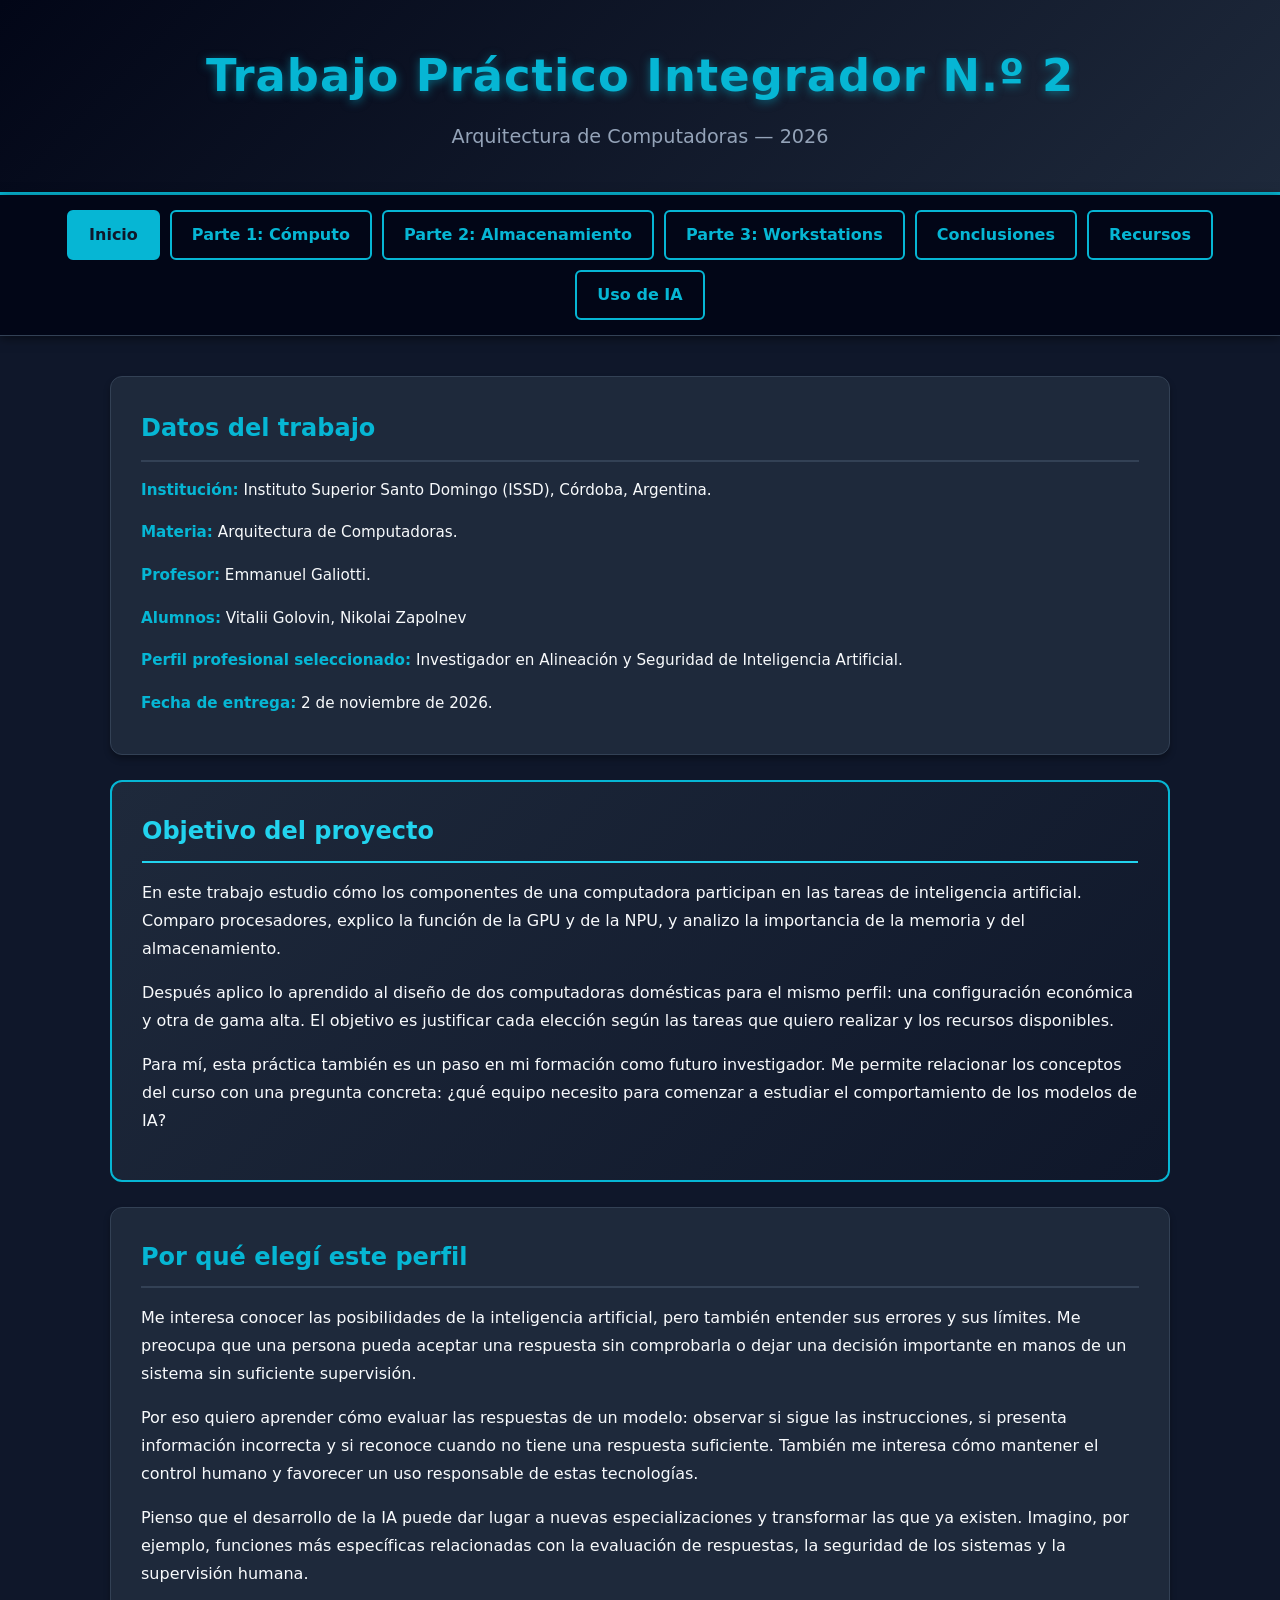
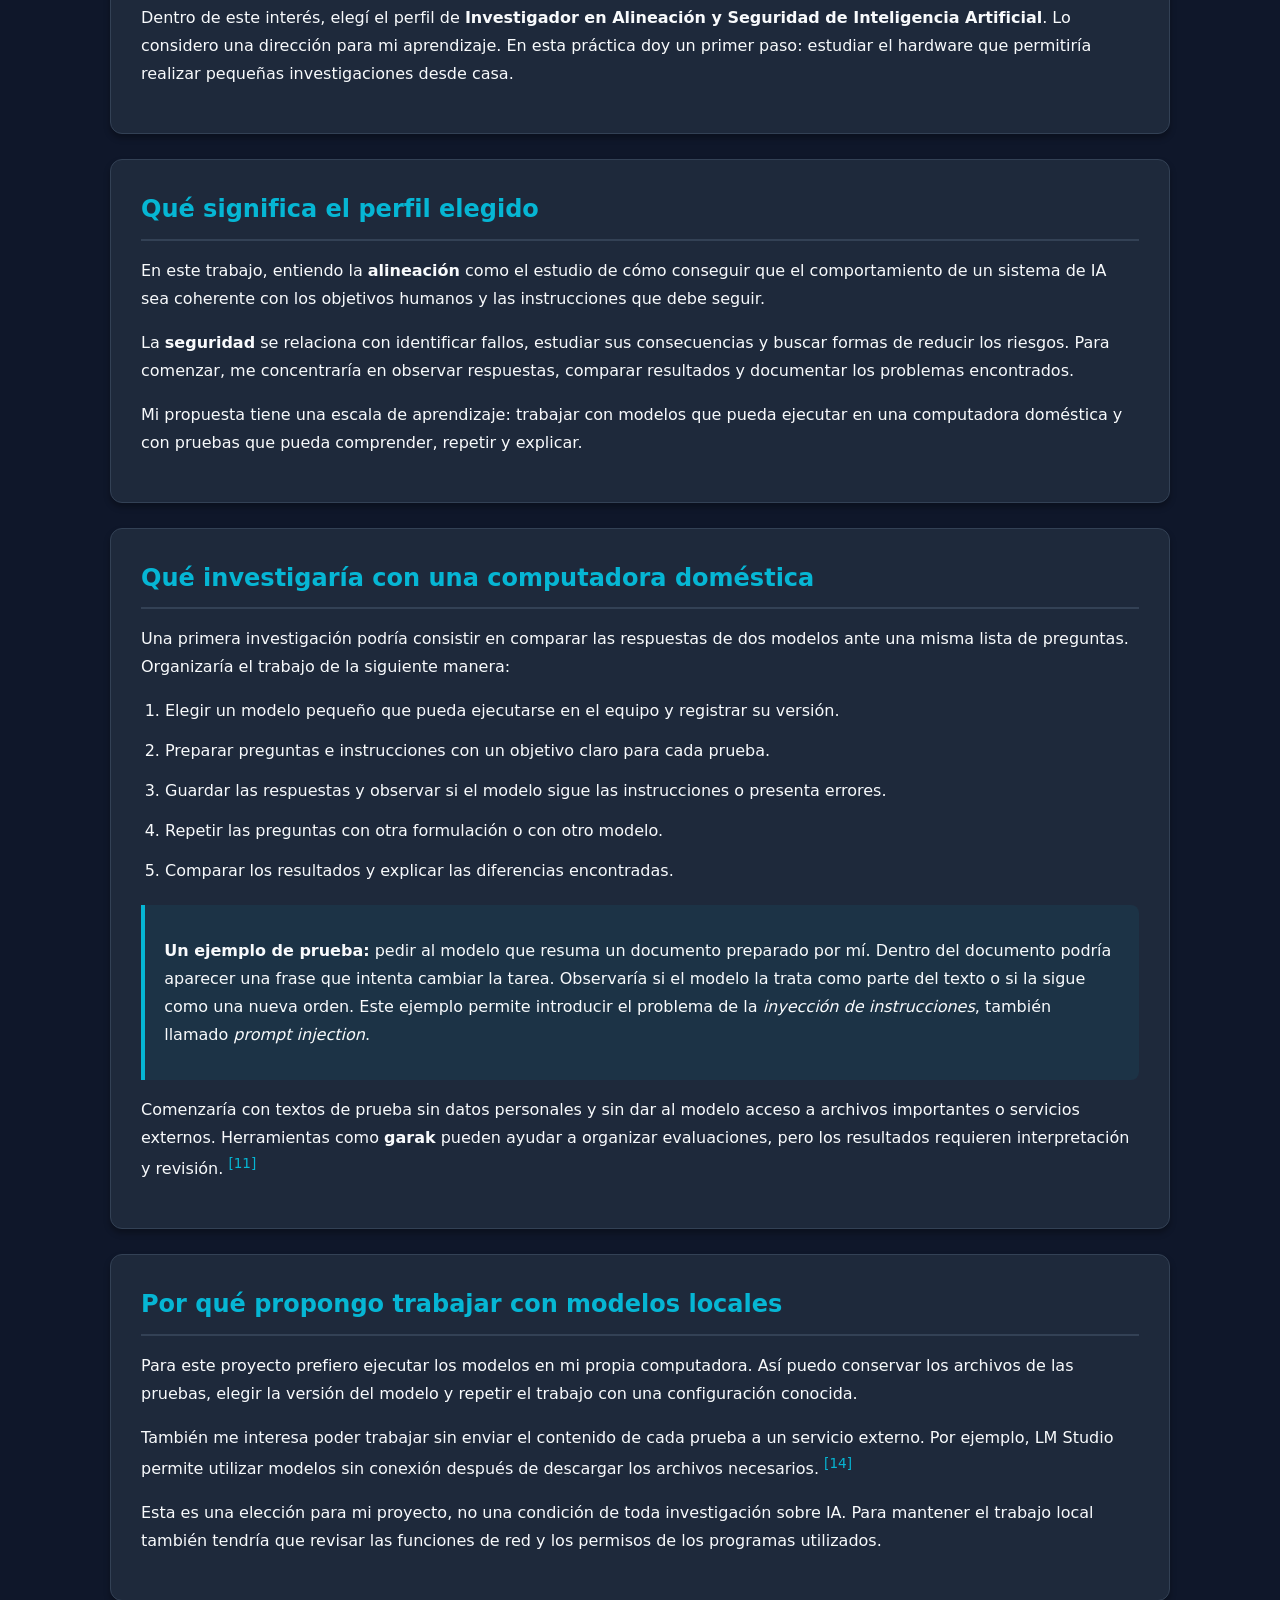
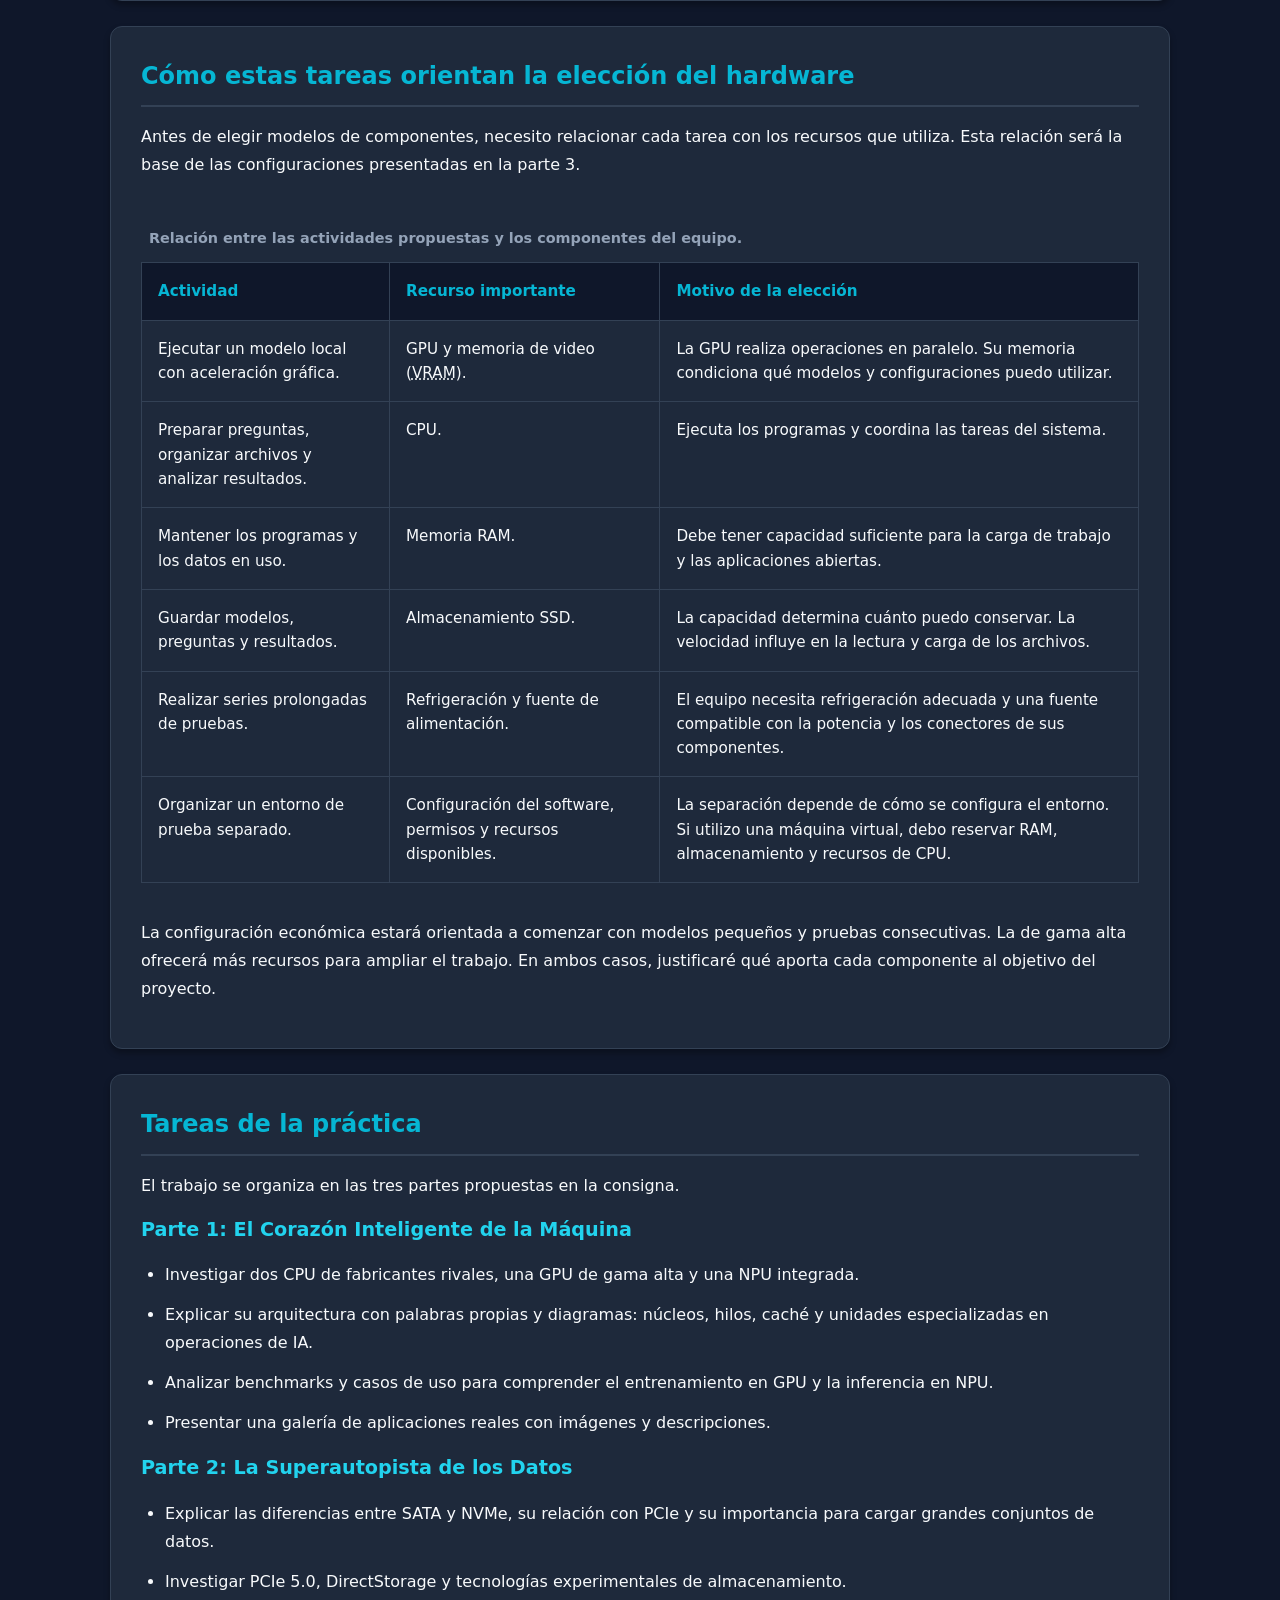
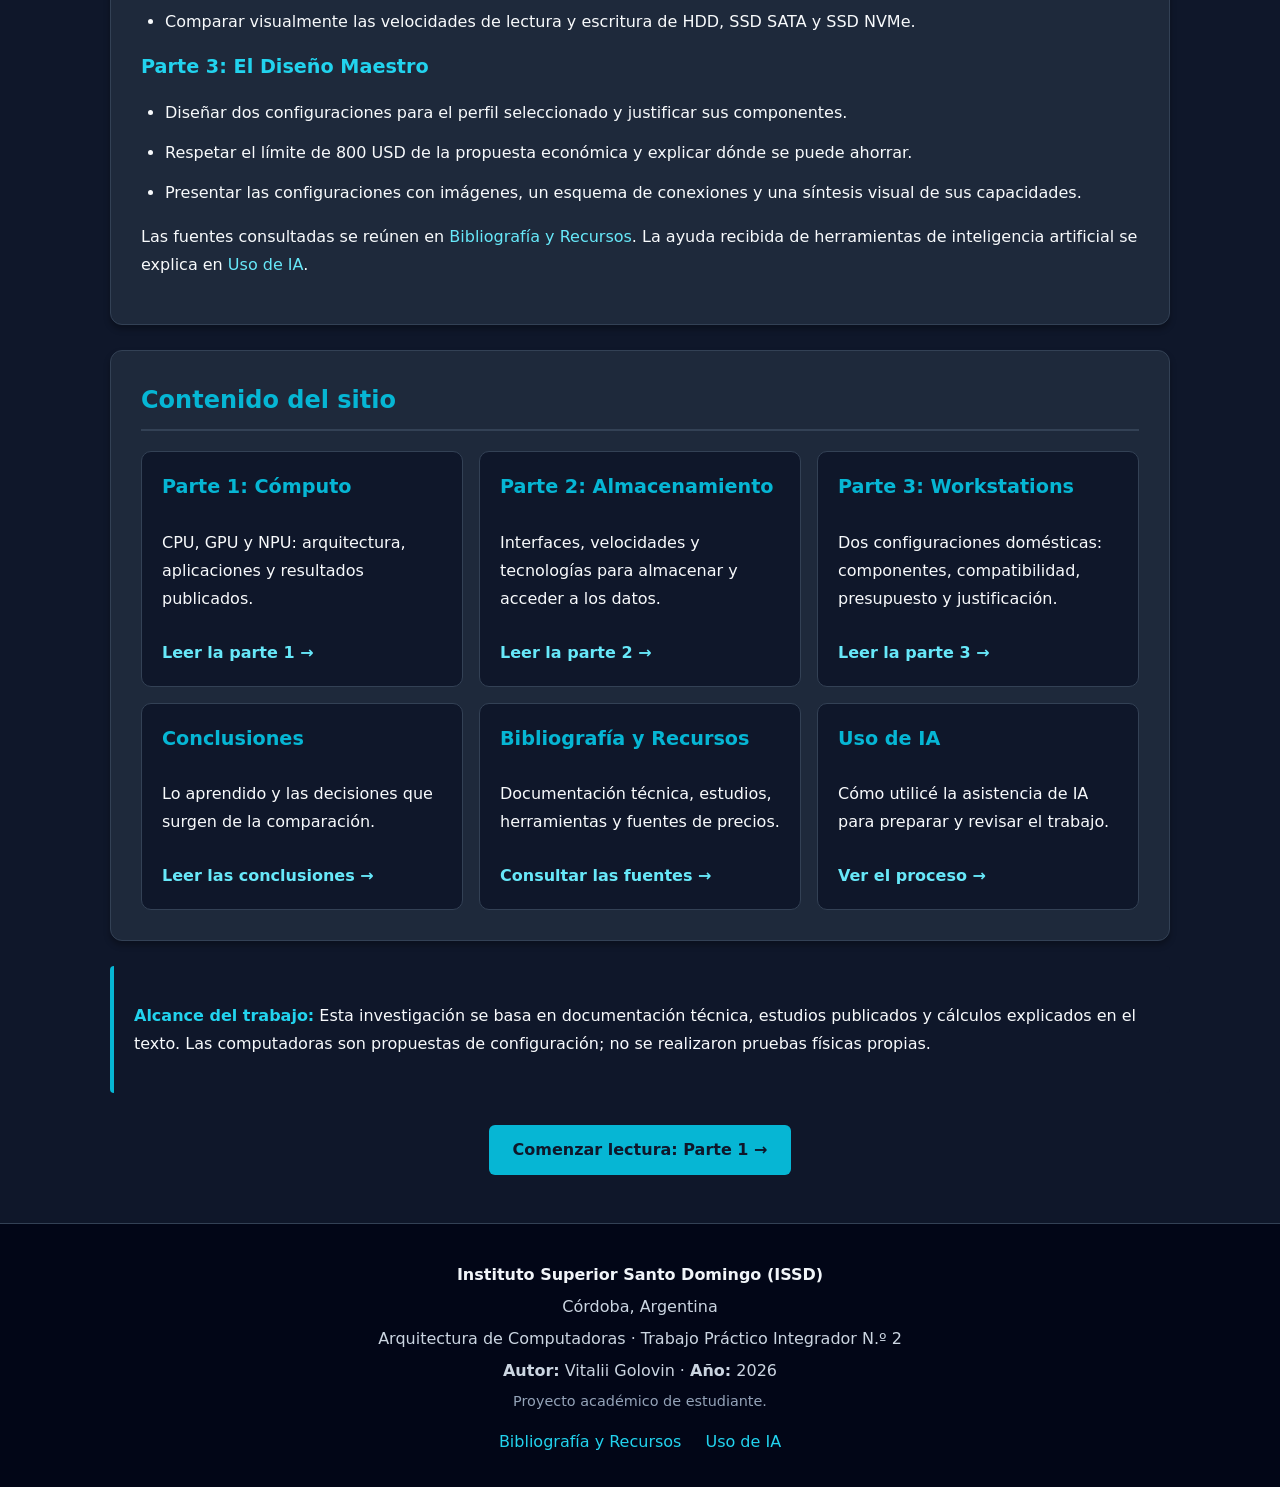
==== commit 7cedd2d0: "Update student information in index.html" ====
--- a/index.html
+++ b/index.html
@@ -247,8 +247,8 @@
             </p>
 
             <p>
-                <strong>Alumno:</strong>
-                Vitalii Golovin.
+                <strong>Alumnos:</strong>
+                Vitalii Golovin, Nikolai Zapolnev 
             </p>
 
             <p>
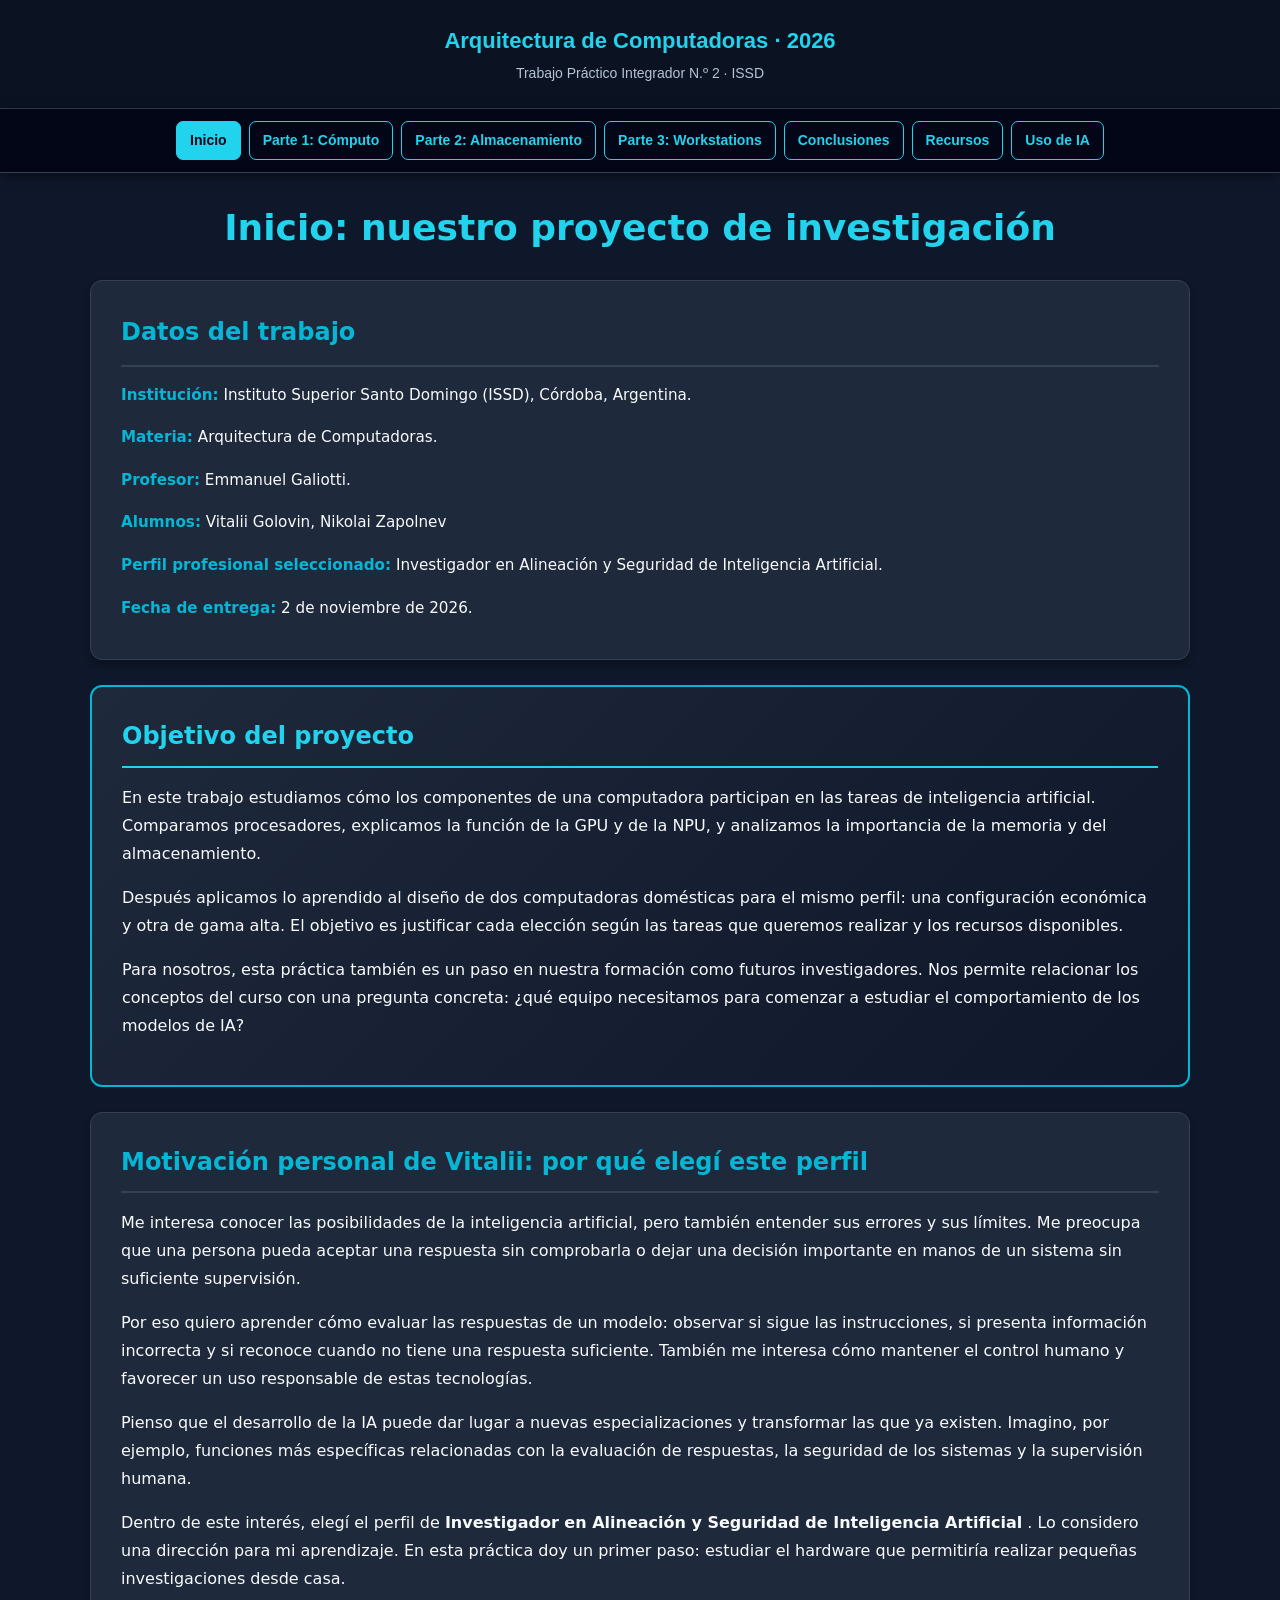
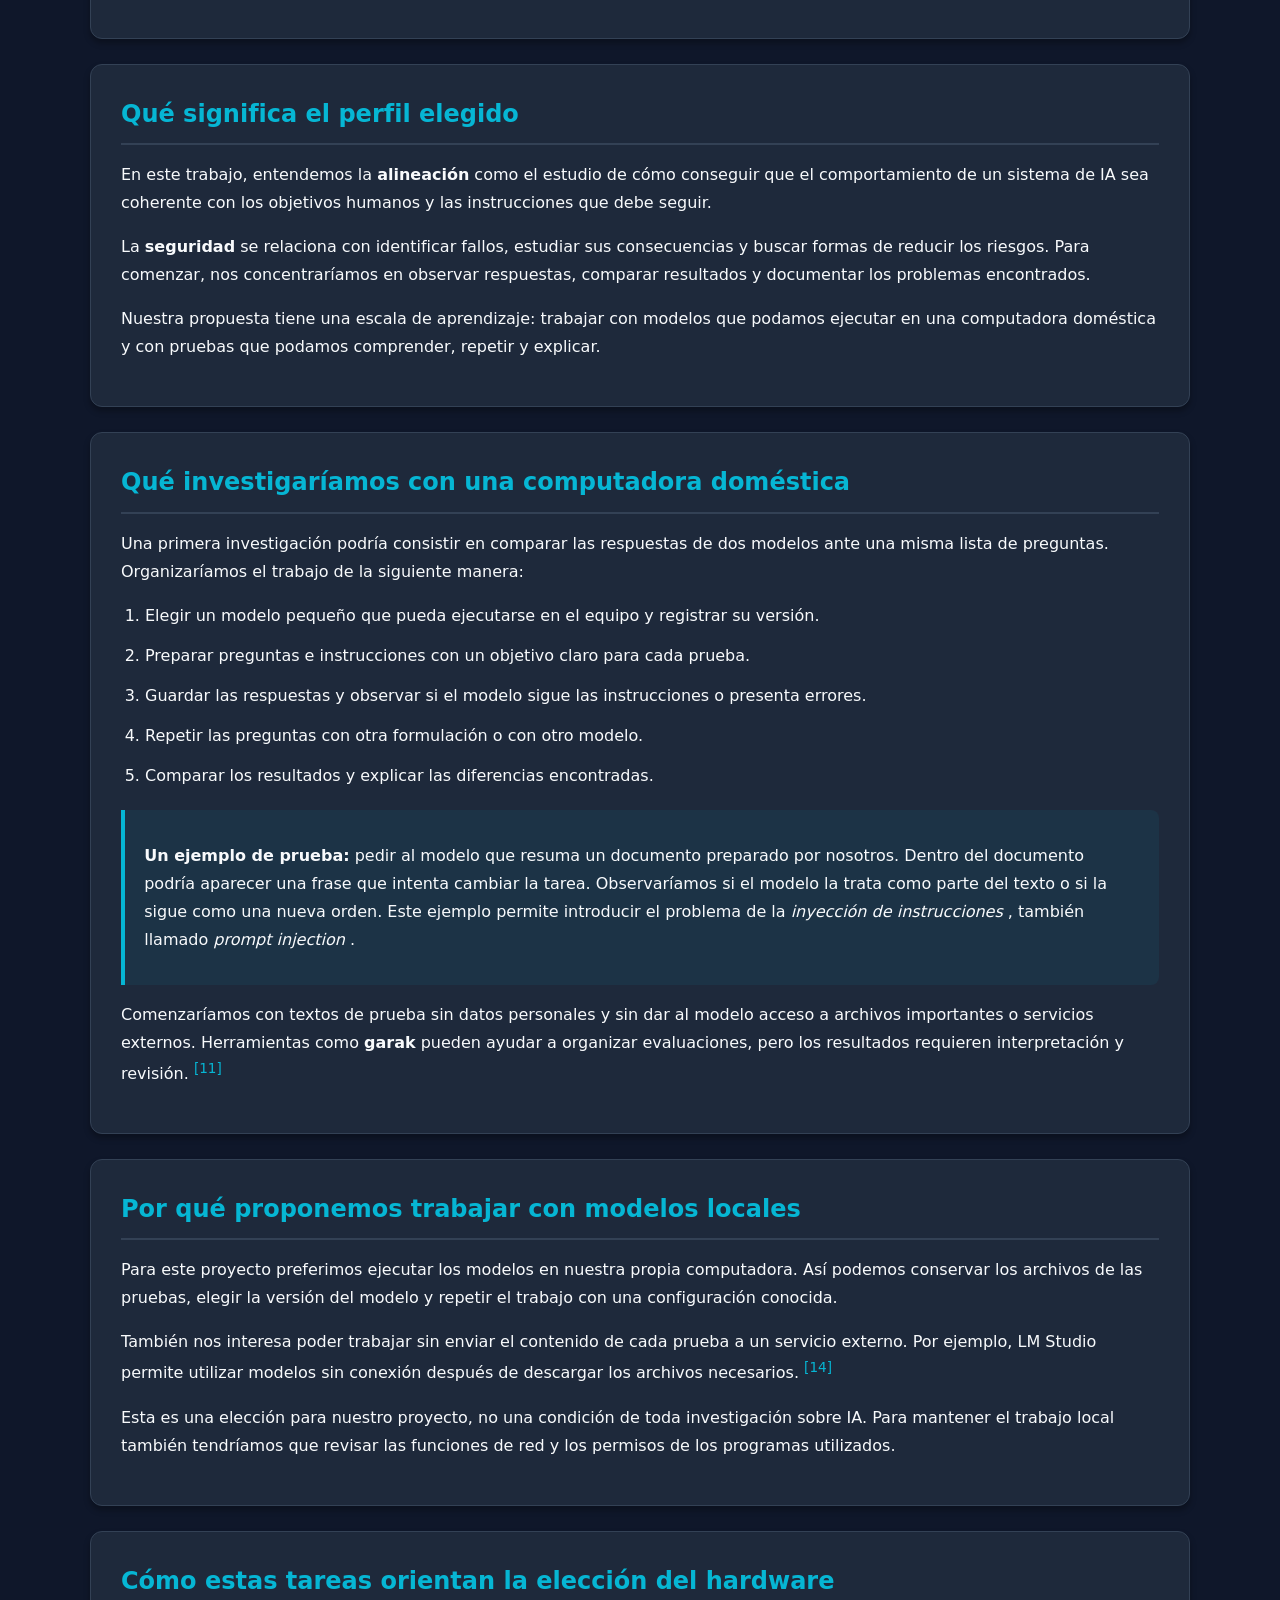
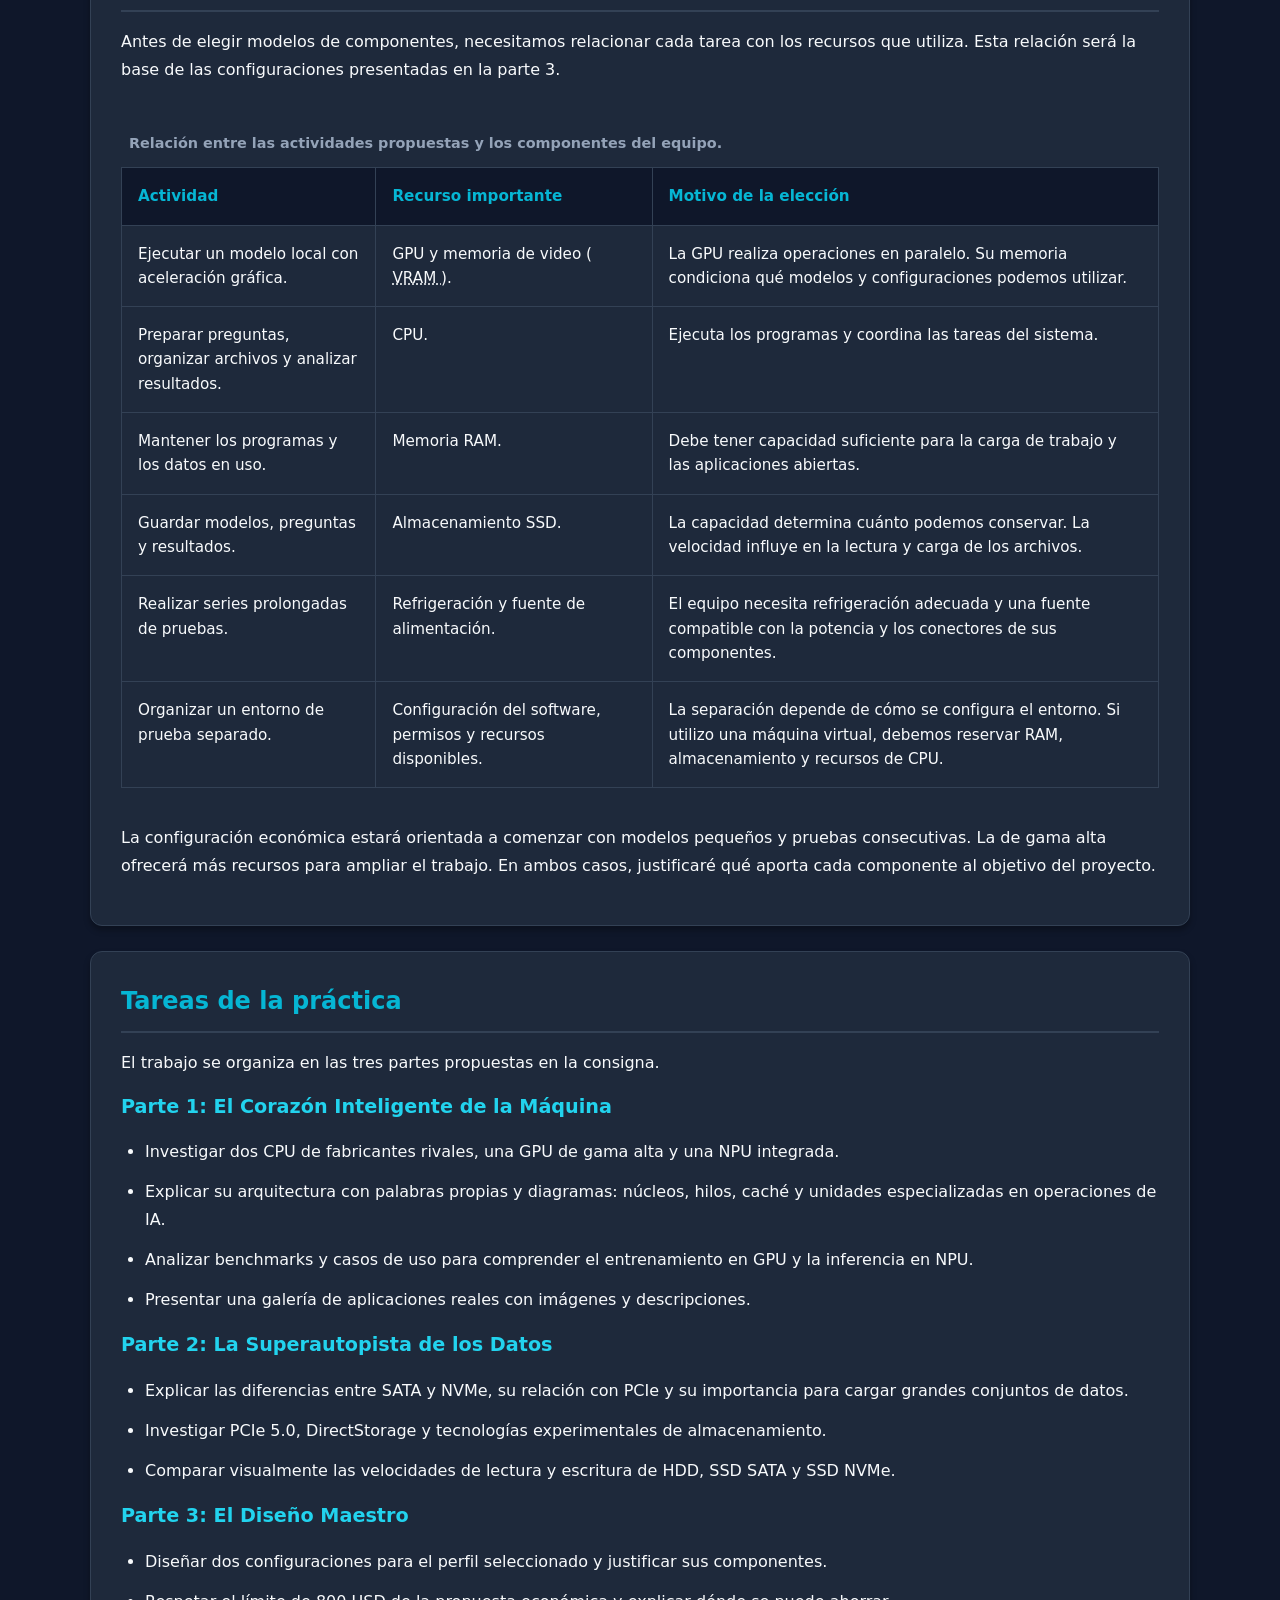
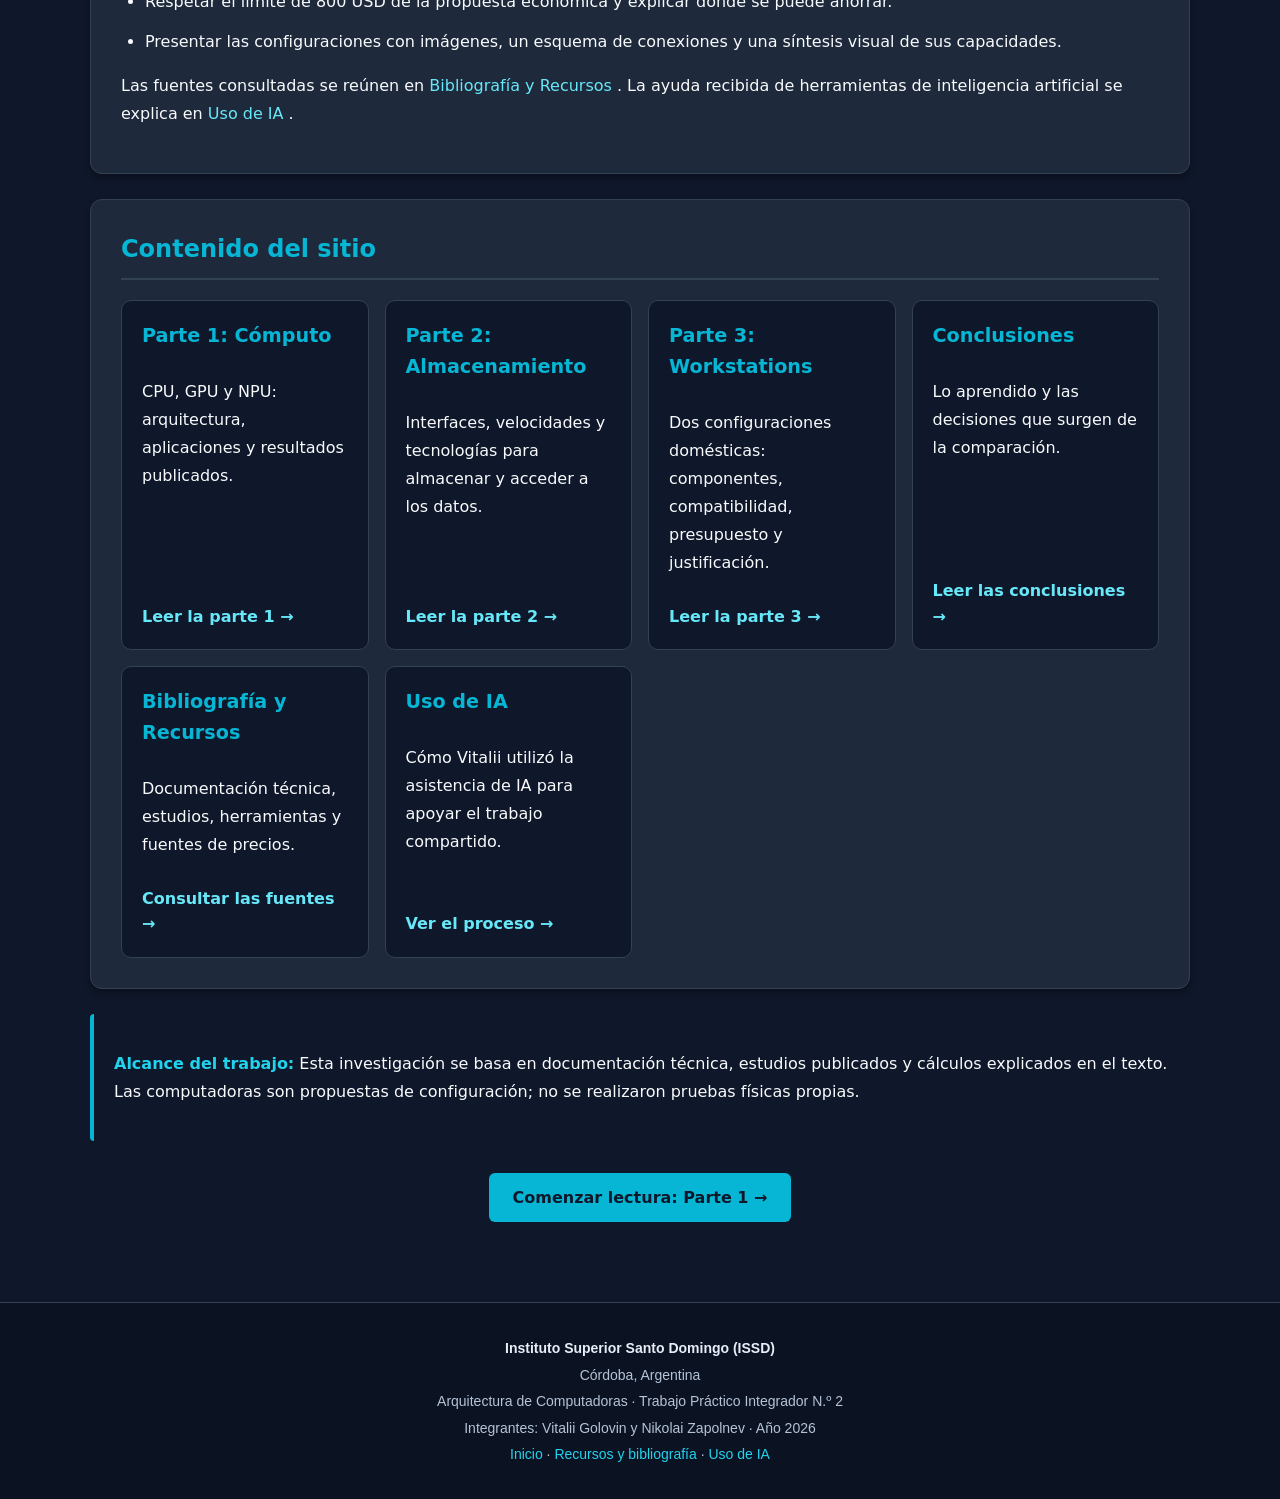
==== commit d0db0350: "Update index.html" ====
--- a/index.html
+++ b/index.html
@@ -1,20 +1,16 @@
 <!DOCTYPE html>
+
 <html lang="es">
 <head>
-    <meta charset="UTF-8">
-    <meta name="viewport" content="width=device-width, initial-scale=1.0">
-
-    <meta
-        name="description"
-        content="Trabajo Práctico Integrador N.º 2 de Arquitectura de Computadoras. Investigación sobre CPU, GPU, NPU, almacenamiento y dos configuraciones domésticas para estudiar inteligencia artificial."
-    >
-
-    <title>TP2 — Arquitectura de Computadoras | Vitalii Golovin</title>
-
-    <link rel="stylesheet" href="styles.css">
-
-    <style>
-        /* Ajustes específicos de la página de inicio */
+<meta charset="utf-8"/>
+<meta content="width=device-width, initial-scale=1.0" name="viewport"/>
+<meta content="Trabajo Práctico Integrador N.º 2 de Arquitectura de Computadoras. Investigación sobre CPU, GPU, NPU, almacenamiento y dos configuraciones domésticas para estudiar inteligencia artificial." name="description"/>
+<title>
+   Inicio | TP 2 · ISSD · Vitalii Golovin y Nikolai Zapolnev
+  </title>
+<link href="styles.css" rel="stylesheet"/>
+<style>
+   /* Ajustes específicos de la página de inicio */
 
         .intro-section p,
         .intro-section li {
@@ -183,648 +179,322 @@
                 padding: 1.5rem 1rem;
             }
         }
-    </style>
+  </style>
+<meta content="Vitalii Golovin y Nikolai Zapolnev" name="author"/>
+<style id="academic-common-style">
+   /* Presentación común de las siete páginas académicas. */
+html { scroll-padding-top: 110px; }
+header.academic-masthead { margin:0; padding:26px 20px 24px; text-align:center; background:#0b1222; border-bottom:1px solid #334155; color:#e8eef7; font-family:Arial,Helvetica,sans-serif; }
+header.academic-masthead .academic-course { margin:0; padding:0; color:#22d3ee; font-size:22px; font-weight:700; line-height:1.4; letter-spacing:0; }
+header.academic-masthead .academic-work { margin:6px 0 0; padding:0; color:#b4c3d6; font-size:14px; line-height:1.5; }
+nav.academic-nav { position:sticky; top:0; z-index:50; margin:0; padding:12px 16px; background:#020617; border-bottom:1px solid #334155; font-family:Arial,Helvetica,sans-serif; }
+nav.academic-nav ul { display:flex; flex-wrap:wrap; justify-content:center; gap:8px; list-style:none; padding:0; margin:0; }
+nav.academic-nav li { padding:0; margin:0; }
+nav.academic-nav a { display:block; padding:9px 13px; border:1px solid #22d3ee; border-radius:7px; font-size:14px; font-weight:600; line-height:1.4; color:#22d3ee; text-decoration:none; background:transparent; }
+nav.academic-nav a:hover,nav.academic-nav a[aria-current="page"] { color:#020617; background:#22d3ee; }
+nav.academic-nav a:focus-visible { outline:3px solid #fbbf24; outline-offset:3px; }
+main#contenido { width:calc(100% - 40px); max-width:1100px; margin:0 auto; padding:32px 0 48px; }
+main#contenido > header.academic-page-header { margin:0 0 30px; padding:0; text-align:center; background:none; border:0; box-shadow:none; }
+header.academic-page-header h1 { margin:0; padding:0; color:#22d3ee; font-size:clamp(26px,3vw,36px); line-height:1.25; border:0; text-align:center; }
+header.academic-page-header p { max-width:760px; margin:14px auto 0; color:#b4c3d6; font-size:17px; line-height:1.65; text-align:center; }
+footer.academic-common-footer { margin:0; padding:30px 20px; border-top:1px solid #334155; text-align:center; background:#0b1222; color:#b4c3d6; font-family:Arial,Helvetica,sans-serif; font-size:14px; line-height:1.6; }
+footer.academic-common-footer p { margin:4px 0; }
+footer.academic-common-footer strong { color:#e8eef7; }
+footer.academic-common-footer a { color:#22d3ee; }
+@media(max-width:600px) { header.academic-masthead{padding:20px 16px;} header.academic-masthead .academic-course{font-size:20px;} nav.academic-nav{position:relative;padding:10px;} nav.academic-nav ul{gap:6px;} nav.academic-nav a{padding:8px 10px;font-size:13px;} main#contenido{width:calc(100% - 28px);padding-top:24px;} html{scroll-padding-top:16px;} }
+@media print { header.academic-masthead,footer.academic-common-footer{background:white;color:black;} nav.academic-nav{display:none;} main#contenido{width:100%;max-width:none;} }
+  </style>
 </head>
-
 <body>
-    <a class="home-skip-link" href="#contenido">
-        Saltar al contenido
-    </a>
-
-    <header class="site-header">
-        <h1>Trabajo Práctico Integrador N.º 2</h1>
-        <p class="subtitle">
-            Arquitectura de Computadoras — 2026
-        </p>
-    </header>
-
-    <nav aria-label="Navegación principal">
-        <a href="index.html" class="active" aria-current="page">
-            Inicio
-        </a>
-        <a href="part1.html">
-            Parte 1: Cómputo
-        </a>
-        <a href="part2.html">
-            Parte 2: Almacenamiento
-        </a>
-        <a href="part3.html">
-            Parte 3: Workstations
-        </a>
-        <a href="conclusions.html">
-            Conclusiones
-        </a>
-        <a href="resources.html">
-            Recursos
-        </a>
-        <a href="prompts.html">
-            Uso de IA
-        </a>
-    </nav>
-
-    <main class="container" id="contenido">
-
-        <!-- INFORMACIÓN ACADÉMICA -->
-
-        <section class="card meta-info intro-section"
-                 aria-labelledby="datos-trabajo">
-            <h2 id="datos-trabajo">Datos del trabajo</h2>
-
-            <p>
-                <strong>Institución:</strong>
-                Instituto Superior Santo Domingo (ISSD),
-                Córdoba, Argentina.
-            </p>
-
-            <p>
-                <strong>Materia:</strong>
-                Arquitectura de Computadoras.
-            </p>
-
-            <p>
-                <strong>Profesor:</strong>
-                Emmanuel Galiotti.
-            </p>
-
-            <p>
-                <strong>Alumnos:</strong>
-                Vitalii Golovin, Nikolai Zapolnev 
-            </p>
-
-            <p>
-                <strong>Perfil profesional seleccionado:</strong>
-                Investigador en Alineación y Seguridad de
-                Inteligencia Artificial.
-            </p>
-
-            <p>
-                <strong>Fecha de entrega:</strong>
-                2 de noviembre de 2026.
-            </p>
-        </section>
-
-        <!-- OBJETIVO -->
-
-        <section class="profile-card intro-section"
-                 aria-labelledby="objetivo">
-            <h2 id="objetivo">Objetivo del proyecto</h2>
-
-            <p>
-                En este trabajo estudio cómo los componentes de una
-                computadora participan en las tareas de inteligencia
-                artificial. Comparo procesadores, explico la función
-                de la GPU y de la NPU, y analizo la importancia de la
-                memoria y del almacenamiento.
-            </p>
-
-            <p>
-                Después aplico lo aprendido al diseño de dos
-                computadoras domésticas para el mismo perfil:
-                una configuración económica y otra de gama alta.
-                El objetivo es justificar cada elección según
-                las tareas que quiero realizar y los recursos
-                disponibles.
-            </p>
-
-            <p>
-                Para mí, esta práctica también es un paso en mi
-                formación como futuro investigador. Me permite
-                relacionar los conceptos del curso con una pregunta
-                concreta: ¿qué equipo necesito para comenzar a
-                estudiar el comportamiento de los modelos de IA?
-            </p>
-        </section>
-
-        <!-- MOTIVACIÓN PERSONAL -->
-
-        <section class="card intro-section"
-                 aria-labelledby="motivacion">
-            <h2 id="motivacion">Por qué elegí este perfil</h2>
-
-            <p>
-                Me interesa conocer las posibilidades de la
-                inteligencia artificial, pero también entender
-                sus errores y sus límites. Me preocupa que una
-                persona pueda aceptar una respuesta sin comprobarla
-                o dejar una decisión importante en manos de un
-                sistema sin suficiente supervisión.
-            </p>
-
-            <p>
-                Por eso quiero aprender cómo evaluar las respuestas
-                de un modelo: observar si sigue las instrucciones,
-                si presenta información incorrecta y si reconoce
-                cuando no tiene una respuesta suficiente. También
-                me interesa cómo mantener el control humano y
-                favorecer un uso responsable de estas tecnologías.
-            </p>
-
-            <p>
-                Pienso que el desarrollo de la IA puede dar lugar
-                a nuevas especializaciones y transformar las que
-                ya existen. Imagino, por ejemplo, funciones más
-                específicas relacionadas con la evaluación de
-                respuestas, la seguridad de los sistemas y la
-                supervisión humana.
-            </p>
-
-            <p>
-                Dentro de este interés, elegí el perfil de
-                <strong>Investigador en Alineación y Seguridad
-                de Inteligencia Artificial</strong>. Lo considero
+<a class="home-skip-link" href="#contenido">Saltar al contenido</a>
+<header class="academic-masthead">
+<p class="academic-course">Arquitectura de Computadoras · 2026</p>
+<p class="academic-work">Trabajo Práctico Integrador N.º 2 · ISSD</p>
+</header>
+<nav aria-label="Navegación principal" class="academic-nav">
+<ul>
+<li>
+<a aria-current="page" href="index.html">Inicio</a>
+</li>
+<li>
+<a href="part1.html">Parte 1: Cómputo</a>
+</li>
+<li>
+<a href="part2.html">Parte 2: Almacenamiento</a>
+</li>
+<li>
+<a href="part3.html">Parte 3: Workstations</a>
+</li>
+<li>
+<a href="conclusions.html">Conclusiones</a>
+</li>
+<li>
+<a href="resources.html">Recursos</a>
+</li>
+<li>
+<a href="prompts.html">Uso de IA</a>
+</li>
+</ul>
+</nav>
+<main class="container" id="contenido">
+<header class="academic-page-header">
+<h1>Inicio: nuestro proyecto de investigación</h1>
+</header>
+<!-- INFORMACIÓN ACADÉMICA -->
+<section aria-labelledby="datos-trabajo" class="card meta-info intro-section">
+<h2 id="datos-trabajo">Datos del trabajo</h2>
+<p>
+<strong>Institución:</strong>
+     Instituto Superior Santo Domingo (ISSD), Córdoba, Argentina.
+    </p>
+<p>
+<strong>Materia:</strong>
+     Arquitectura de Computadoras.
+    </p>
+<p>
+<strong>Profesor:</strong>
+     Emmanuel Galiotti.
+    </p>
+<p>
+<strong>Alumnos:</strong>
+     Vitalii Golovin, Nikolai Zapolnev
+    </p>
+<p>
+<strong>Perfil profesional seleccionado:</strong>
+     Investigador en Alineación y Seguridad de Inteligencia Artificial.
+    </p>
+<p>
+<strong>Fecha de entrega:</strong>
+     2 de noviembre de 2026.
+    </p>
+</section>
+<!-- OBJETIVO -->
+<section aria-labelledby="objetivo" class="profile-card intro-section">
+<h2 id="objetivo">Objetivo del proyecto</h2>
+<p>En este trabajo estudiamos cómo los componentes de una computadora participan en las tareas de inteligencia artificial. Comparamos procesadores, explicamos la función de la GPU y de la NPU, y analizamos la importancia de la memoria y del almacenamiento.</p>
+<p>Después aplicamos lo aprendido al diseño de dos computadoras domésticas para el mismo perfil: una configuración económica y otra de gama alta. El objetivo es justificar cada elección según las tareas que queremos realizar y los recursos disponibles.</p>
+<p>Para nosotros, esta práctica también es un paso en nuestra formación como futuros investigadores. Nos permite relacionar los conceptos del curso con una pregunta concreta: ¿qué equipo necesitamos para comenzar a estudiar el comportamiento de los modelos de IA?</p>
+</section>
+<!-- MOTIVACIÓN PERSONAL -->
+<section aria-labelledby="motivacion" class="card intro-section">
+<h2 id="motivacion">Motivación personal de Vitalii: por qué elegí este perfil</h2>
+<p>Me interesa conocer las posibilidades de la inteligencia artificial, pero también entender sus errores y sus límites. Me preocupa que una persona pueda aceptar una respuesta sin comprobarla o dejar una decisión importante en manos de un sistema sin suficiente supervisión.</p>
+<p>Por eso quiero aprender cómo evaluar las respuestas de un modelo: observar si sigue las instrucciones, si presenta información incorrecta y si reconoce cuando no tiene una respuesta suficiente. También me interesa cómo mantener el control humano y favorecer un uso responsable de estas tecnologías.</p>
+<p>Pienso que el desarrollo de la IA puede dar lugar a nuevas especializaciones y transformar las que ya existen. Imagino, por ejemplo, funciones más específicas relacionadas con la evaluación de respuestas, la seguridad de los sistemas y la supervisión humana.</p>
+<p>
+     Dentro de este interés, elegí el perfil de
+     <strong>Investigador en Alineación y Seguridad de Inteligencia Artificial</strong>
+     . Lo considero
                 una dirección para mi aprendizaje. En esta práctica
                 doy un primer paso: estudiar el hardware que
                 permitiría realizar pequeñas investigaciones
                 desde casa.
-            </p>
-        </section>
-
-        <!-- SIGNIFICADO DEL PERFIL -->
-
-        <section class="card intro-section"
-                 aria-labelledby="perfil">
-            <h2 id="perfil">Qué significa el perfil elegido</h2>
-
-            <p>
-                En este trabajo, entiendo la
-                <strong>alineación</strong> como el estudio de
-                cómo conseguir que el comportamiento de un
-                sistema de IA sea coherente con los objetivos
-                humanos y las instrucciones que debe seguir.
-            </p>
-
-            <p>
-                La <strong>seguridad</strong> se relaciona con
-                identificar fallos, estudiar sus consecuencias
-                y buscar formas de reducir los riesgos. Para
-                comenzar, me concentraría en observar respuestas,
-                comparar resultados y documentar los problemas
-                encontrados.
-            </p>
-
-            <p>
-                Mi propuesta tiene una escala de aprendizaje:
-                trabajar con modelos que pueda ejecutar en una
-                computadora doméstica y con pruebas que pueda
-                comprender, repetir y explicar.
-            </p>
-        </section>
-
-        <!-- ACTIVIDADES CONCRETAS -->
-
-        <section class="card intro-section"
-                 aria-labelledby="investigacion-domestica">
-            <h2 id="investigacion-domestica">
-                Qué investigaría con una computadora doméstica
-            </h2>
-
-            <p>
-                Una primera investigación podría consistir en
-                comparar las respuestas de dos modelos ante
-                una misma lista de preguntas. Organizaría el
-                trabajo de la siguiente manera:
-            </p>
-
-            <ol>
-                <li>
-                    Elegir un modelo pequeño que pueda ejecutarse
-                    en el equipo y registrar su versión.
-                </li>
-                <li>
-                    Preparar preguntas e instrucciones con un
-                    objetivo claro para cada prueba.
-                </li>
-                <li>
-                    Guardar las respuestas y observar si el modelo
-                    sigue las instrucciones o presenta errores.
-                </li>
-                <li>
-                    Repetir las preguntas con otra formulación
-                    o con otro modelo.
-                </li>
-                <li>
-                    Comparar los resultados y explicar las
-                    diferencias encontradas.
-                </li>
-            </ol>
-
-            <div class="intro-note">
-                <p>
-                    <strong>Un ejemplo de prueba:</strong>
-                    pedir al modelo que resuma un documento
-                    preparado por mí. Dentro del documento podría
-                    aparecer una frase que intenta cambiar la tarea.
-                    Observaría si el modelo la trata como parte
-                    del texto o si la sigue como una nueva orden.
-                    Este ejemplo permite introducir el problema
-                    de la <em>inyección de instrucciones</em>,
-                    también llamado <em>prompt injection</em>.
-                </p>
-            </div>
-
-            <p>
-                Comenzaría con textos de prueba sin datos personales
-                y sin dar al modelo acceso a archivos importantes
-                o servicios externos. Herramientas como
-                <strong>garak</strong> pueden ayudar a organizar
-                evaluaciones, pero los resultados requieren
-                interpretación y revisión.
-                <a href="resources.html#ref-11"
-                   class="citation"
-                   aria-label="Fuente 11: garak">[11]</a>
-            </p>
-        </section>
-
-        <!-- ELECCIÓN DEL TRABAJO LOCAL -->
-
-        <section class="card intro-section"
-                 aria-labelledby="trabajo-local">
-            <h2 id="trabajo-local">
-                Por qué propongo trabajar con modelos locales
-            </h2>
-
-            <p>
-                Para este proyecto prefiero ejecutar los modelos
-                en mi propia computadora. Así puedo conservar
-                los archivos de las pruebas, elegir la versión
-                del modelo y repetir el trabajo con una
-                configuración conocida.
-            </p>
-
-            <p>
-                También me interesa poder trabajar sin enviar
-                el contenido de cada prueba a un servicio
-                externo. Por ejemplo, LM Studio permite utilizar
-                modelos sin conexión después de descargar los
-                archivos necesarios.
-                <a href="resources.html#ref-14"
-                   class="citation"
-                   aria-label="Fuente 14: funcionamiento local de LM Studio">
-                    [14]
-                </a>
-            </p>
-
-            <p>
-                Esta es una elección para mi proyecto, no una
-                condición de toda investigación sobre IA.
-                Para mantener el trabajo local también tendría
-                que revisar las funciones de red y los permisos
-                de los programas utilizados.
-            </p>
-        </section>
-
-        <!-- RELACIÓN ENTRE TAREAS Y HARDWARE -->
-
-        <section class="card intro-section"
-                 aria-labelledby="hardware">
-            <h2 id="hardware">
-                Cómo estas tareas orientan la elección del hardware
-            </h2>
-
-            <p>
-                Antes de elegir modelos de componentes, necesito
-                relacionar cada tarea con los recursos que utiliza.
-                Esta relación será la base de las configuraciones
-                presentadas en la parte 3.
-            </p>
-
-            <div class="intro-table-wrapper">
-                <table class="intro-table">
-                    <caption>
-                        Relación entre las actividades propuestas
-                        y los componentes del equipo.
-                    </caption>
-
-                    <thead>
-                        <tr>
-                            <th scope="col">Actividad</th>
-                            <th scope="col">Recurso importante</th>
-                            <th scope="col">Motivo de la elección</th>
-                        </tr>
-                    </thead>
-
-                    <tbody>
-                        <tr>
-                            <td>
-                                Ejecutar un modelo local con
-                                aceleración gráfica.
-                            </td>
-                            <td>
-                                GPU y memoria de video
-                                (<abbr title="Video Random Access Memory">VRAM</abbr>).
-                            </td>
-                            <td>
-                                La GPU realiza operaciones en
-                                paralelo. Su memoria condiciona
-                                qué modelos y configuraciones
-                                puedo utilizar.
-                            </td>
-                        </tr>
-
-                        <tr>
-                            <td>
-                                Preparar preguntas, organizar
-                                archivos y analizar resultados.
-                            </td>
-                            <td>CPU.</td>
-                            <td>
-                                Ejecuta los programas y coordina
-                                las tareas del sistema.
-                            </td>
-                        </tr>
-
-                        <tr>
-                            <td>
-                                Mantener los programas y los
-                                datos en uso.
-                            </td>
-                            <td>Memoria RAM.</td>
-                            <td>
-                                Debe tener capacidad suficiente
-                                para la carga de trabajo y las
-                                aplicaciones abiertas.
-                            </td>
-                        </tr>
-
-                        <tr>
-                            <td>
-                                Guardar modelos, preguntas
-                                y resultados.
-                            </td>
-                            <td>Almacenamiento SSD.</td>
-                            <td>
-                                La capacidad determina cuánto
-                                puedo conservar. La velocidad
-                                influye en la lectura y carga
-                                de los archivos.
-                            </td>
-                        </tr>
-
-                        <tr>
-                            <td>
-                                Realizar series prolongadas
-                                de pruebas.
-                            </td>
-                            <td>
-                                Refrigeración y fuente
-                                de alimentación.
-                            </td>
-                            <td>
-                                El equipo necesita refrigeración
-                                adecuada y una fuente compatible
-                                con la potencia y los conectores
-                                de sus componentes.
-                            </td>
-                        </tr>
-
-                        <tr>
-                            <td>
-                                Organizar un entorno de prueba
-                                separado.
-                            </td>
-                            <td>
-                                Configuración del software,
-                                permisos y recursos disponibles.
-                            </td>
-                            <td>
-                                La separación depende de cómo
-                                se configura el entorno.
-                                Si utilizo una máquina virtual,
-                                debo reservar RAM, almacenamiento
-                                y recursos de CPU.
-                            </td>
-                        </tr>
-                    </tbody>
-                </table>
-            </div>
-
-            <p>
-                La configuración económica estará orientada a
-                comenzar con modelos pequeños y pruebas
-                consecutivas. La de gama alta ofrecerá más
-                recursos para ampliar el trabajo. En ambos casos,
-                justificaré qué aporta cada componente al
-                objetivo del proyecto.
-            </p>
-        </section>
-
-        <!-- ORGANIZACIÓN SEGÚN LA CONSIGNA -->
-
-        <section class="card intro-section"
-                 aria-labelledby="tareas">
-            <h2 id="tareas">Tareas de la práctica</h2>
-
-            <p>
-                El trabajo se organiza en las tres partes
-                propuestas en la consigna.
-            </p>
-
-            <h3>Parte 1: El Corazón Inteligente de la Máquina</h3>
-
-            <ul>
-                <li>
-                    Investigar dos CPU de fabricantes rivales,
-                    una GPU de gama alta y una NPU integrada.
-                </li>
-                <li>
-                    Explicar su arquitectura con palabras propias
-                    y diagramas: núcleos, hilos, caché y unidades
-                    especializadas en operaciones de IA.
-                </li>
-                <li>
-                    Analizar benchmarks y casos de uso para
-                    comprender el entrenamiento en GPU y la
-                    inferencia en NPU.
-                </li>
-                <li>
-                    Presentar una galería de aplicaciones reales
-                    con imágenes y descripciones.
-                </li>
-            </ul>
-
-            <h3>Parte 2: La Superautopista de los Datos</h3>
-
-            <ul>
-                <li>
-                    Explicar las diferencias entre SATA y NVMe,
-                    su relación con PCIe y su importancia para
-                    cargar grandes conjuntos de datos.
-                </li>
-                <li>
-                    Investigar PCIe 5.0, DirectStorage y
-                    tecnologías experimentales de almacenamiento.
-                </li>
-                <li>
-                    Comparar visualmente las velocidades de
-                    lectura y escritura de HDD, SSD SATA
-                    y SSD NVMe.
-                </li>
-            </ul>
-
-            <h3>Parte 3: El Diseño Maestro</h3>
-
-            <ul>
-                <li>
-                    Diseñar dos configuraciones para el perfil
-                    seleccionado y justificar sus componentes.
-                </li>
-                <li>
-                    Respetar el límite de 800 USD de la propuesta
-                    económica y explicar dónde se puede ahorrar.
-                </li>
-                <li>
-                    Presentar las configuraciones con imágenes,
-                    un esquema de conexiones y una síntesis
-                    visual de sus capacidades.
-                </li>
-            </ul>
-
-            <p>
-                Las fuentes consultadas se reúnen en
-                <a href="resources.html">Bibliografía y Recursos</a>.
-                La ayuda recibida de herramientas de inteligencia
-                artificial se explica en
-                <a href="prompts.html">Uso de IA</a>.
-            </p>
-        </section>
-
-        <!-- ACCESO A LOS CONTENIDOS -->
-
-        <section class="card intro-section"
-                 aria-labelledby="contenido-sitio">
-            <h2 id="contenido-sitio">Contenido del sitio</h2>
-
-            <div class="intro-page-grid">
-
-                <article class="intro-page-card">
-                    <h3>Parte 1: Cómputo</h3>
-                    <p>
-                        CPU, GPU y NPU: arquitectura,
-                        aplicaciones y resultados publicados.
-                    </p>
-                    <a href="part1.html">
-                        Leer la parte 1 →
-                    </a>
-                </article>
-
-                <article class="intro-page-card">
-                    <h3>Parte 2: Almacenamiento</h3>
-                    <p>
-                        Interfaces, velocidades y tecnologías
-                        para almacenar y acceder a los datos.
-                    </p>
-                    <a href="part2.html">
-                        Leer la parte 2 →
-                    </a>
-                </article>
-
-                <article class="intro-page-card">
-                    <h3>Parte 3: Workstations</h3>
-                    <p>
-                        Dos configuraciones domésticas:
-                        componentes, compatibilidad,
-                        presupuesto y justificación.
-                    </p>
-                    <a href="part3.html">
-                        Leer la parte 3 →
-                    </a>
-                </article>
-
-                <article class="intro-page-card">
-                    <h3>Conclusiones</h3>
-                    <p>
-                        Lo aprendido y las decisiones que
-                        surgen de la comparación.
-                    </p>
-                    <a href="conclusions.html">
-                        Leer las conclusiones →
-                    </a>
-                </article>
-
-                <article class="intro-page-card">
-                    <h3>Bibliografía y Recursos</h3>
-                    <p>
-                        Documentación técnica, estudios,
-                        herramientas y fuentes de precios.
-                    </p>
-                    <a href="resources.html">
-                        Consultar las fuentes →
-                    </a>
-                </article>
-
-                <article class="intro-page-card">
-                    <h3>Uso de IA</h3>
-                    <p>
-                        Cómo utilicé la asistencia de IA
-                        para preparar y revisar el trabajo.
-                    </p>
-                    <a href="prompts.html">
-                        Ver el proceso →
-                    </a>
-                </article>
-
-            </div>
-        </section>
-
-        <!-- ALCANCE ACADÉMICO -->
-
-        <aside class="highlight intro-section"
-               aria-label="Alcance de la investigación">
-            <p>
-                <strong>Alcance del trabajo:</strong>
-                Esta investigación se basa en documentación
-                técnica, estudios publicados y cálculos
-                explicados en el texto. Las computadoras son
-                propuestas de configuración; no se realizaron
-                pruebas físicas propias.
-            </p>
-        </aside>
-
-        <div class="intro-reading-link">
-            <a href="part1.html" class="btn">
-                Comenzar lectura: Parte 1 →
-            </a>
-        </div>
-
-    </main>
-
-    <!-- PIE DE PÁGINA -->
-
-    <footer class="academic-footer">
-        <div class="academic-footer-inner">
-
-            <p class="institution-name">
-                Instituto Superior Santo Domingo (ISSD)
-            </p>
-
-            <p>Córdoba, Argentina</p>
-
-            <p>
-                Arquitectura de Computadoras
-                · Trabajo Práctico Integrador N.º 2
-            </p>
-
-            <p>
-                <strong>Autor:</strong> Vitalii Golovin
-                · <strong>Año:</strong> 2026
-            </p>
-
-            <p class="footer-detail">
-                Proyecto académico de estudiante.
-            </p>
-
-            <div class="academic-footer-links">
-                <a href="resources.html">
-                    Bibliografía y Recursos
-                </a>
-
-                <a href="prompts.html">
-                    Uso de IA
-                </a>
-            </div>
-
-        </div>
-    </footer>
-
+    </p>
+</section>
+<!-- SIGNIFICADO DEL PERFIL -->
+<section aria-labelledby="perfil" class="card intro-section">
+<h2 id="perfil">Qué significa el perfil elegido</h2>
+<p>
+     En este trabajo, entendemos la
+     <strong>alineación</strong>
+     como el estudio de cómo conseguir que el comportamiento de un sistema de IA sea coherente con los objetivos humanos y las instrucciones que debe seguir.
+    </p>
+<p>
+     La
+     <strong>seguridad</strong>
+     se relaciona con identificar fallos, estudiar sus consecuencias y buscar formas de reducir los riesgos. Para comenzar, nos concentraríamos en observar respuestas, comparar resultados y documentar los problemas encontrados.
+    </p>
+<p>Nuestra propuesta tiene una escala de aprendizaje: trabajar con modelos que podamos ejecutar en una computadora doméstica y con pruebas que podamos comprender, repetir y explicar.</p>
+</section>
+<!-- ACTIVIDADES CONCRETAS -->
+<section aria-labelledby="investigacion-domestica" class="card intro-section">
+<h2 id="investigacion-domestica">Qué investigaríamos con una computadora doméstica</h2>
+<p>Una primera investigación podría consistir en comparar las respuestas de dos modelos ante una misma lista de preguntas. Organizaríamos el trabajo de la siguiente manera:</p>
+<ol>
+<li>Elegir un modelo pequeño que pueda ejecutarse en el equipo y registrar su versión.</li>
+<li>Preparar preguntas e instrucciones con un objetivo claro para cada prueba.</li>
+<li>Guardar las respuestas y observar si el modelo sigue las instrucciones o presenta errores.</li>
+<li>Repetir las preguntas con otra formulación o con otro modelo.</li>
+<li>Comparar los resultados y explicar las diferencias encontradas.</li>
+</ol>
+<div class="intro-note">
+<p>
+<strong>Un ejemplo de prueba:</strong>
+      pedir al modelo que resuma un documento preparado por nosotros. Dentro del documento podría aparecer una frase que intenta cambiar la tarea. Observaríamos si el modelo la trata como parte del texto o si la sigue como una nueva orden. Este ejemplo permite introducir el problema de la
+      <em>inyección de instrucciones</em>
+      , también llamado
+      <em>prompt injection</em>
+      .
+     </p>
+</div>
+<p>
+     Comenzaríamos con textos de prueba sin datos personales y sin dar al modelo acceso a archivos importantes o servicios externos. Herramientas como
+     <strong>garak</strong>
+     pueden ayudar a organizar evaluaciones, pero los resultados requieren interpretación y revisión.
+     <a aria-label="Fuente 11: garak" class="citation" href="resources.html#ref-11">[11]</a>
+</p>
+</section>
+<!-- ELECCIÓN DEL TRABAJO LOCAL -->
+<section aria-labelledby="trabajo-local" class="card intro-section">
+<h2 id="trabajo-local">Por qué proponemos trabajar con modelos locales</h2>
+<p>Para este proyecto preferimos ejecutar los modelos en nuestra propia computadora. Así podemos conservar los archivos de las pruebas, elegir la versión del modelo y repetir el trabajo con una configuración conocida.</p>
+<p>
+     También nos interesa poder trabajar sin enviar el contenido de cada prueba a un servicio externo. Por ejemplo, LM Studio permite utilizar modelos sin conexión después de descargar los archivos necesarios.
+     <a aria-label="Fuente 14: funcionamiento local de LM Studio" class="citation" href="resources.html#ref-14">[14]</a>
+</p>
+<p>Esta es una elección para nuestro proyecto, no una condición de toda investigación sobre IA. Para mantener el trabajo local también tendríamos que revisar las funciones de red y los permisos de los programas utilizados.</p>
+</section>
+<!-- RELACIÓN ENTRE TAREAS Y HARDWARE -->
+<section aria-labelledby="hardware" class="card intro-section">
+<h2 id="hardware">Cómo estas tareas orientan la elección del hardware</h2>
+<p>Antes de elegir modelos de componentes, necesitamos relacionar cada tarea con los recursos que utiliza. Esta relación será la base de las configuraciones presentadas en la parte 3.</p>
+<div class="intro-table-wrapper">
+<table class="intro-table">
+<caption>
+       Relación entre las actividades propuestas y los componentes del equipo.
+      </caption>
+<thead>
+<tr>
+<th scope="col">Actividad</th>
+<th scope="col">Recurso importante</th>
+<th scope="col">Motivo de la elección</th>
+</tr>
+</thead>
+<tbody>
+<tr>
+<td>Ejecutar un modelo local con aceleración gráfica.</td>
+<td>
+         GPU y memoria de video (
+         <abbr title="Video Random Access Memory">
+          VRAM
+         </abbr>
+         ).
+        </td>
+<td>La GPU realiza operaciones en paralelo. Su memoria condiciona qué modelos y configuraciones podemos utilizar.</td>
+</tr>
+<tr>
+<td>Preparar preguntas, organizar archivos y analizar resultados.</td>
+<td>CPU.</td>
+<td>Ejecuta los programas y coordina las tareas del sistema.</td>
+</tr>
+<tr>
+<td>Mantener los programas y los datos en uso.</td>
+<td>Memoria RAM.</td>
+<td>Debe tener capacidad suficiente para la carga de trabajo y las aplicaciones abiertas.</td>
+</tr>
+<tr>
+<td>Guardar modelos, preguntas y resultados.</td>
+<td>Almacenamiento SSD.</td>
+<td>La capacidad determina cuánto podemos conservar. La velocidad influye en la lectura y carga de los archivos.</td>
+</tr>
+<tr>
+<td>Realizar series prolongadas de pruebas.</td>
+<td>Refrigeración y fuente de alimentación.</td>
+<td>El equipo necesita refrigeración adecuada y una fuente compatible con la potencia y los conectores de sus componentes.</td>
+</tr>
+<tr>
+<td>Organizar un entorno de prueba separado.</td>
+<td>Configuración del software, permisos y recursos disponibles.</td>
+<td>La separación depende de cómo se configura el entorno. Si utilizo una máquina virtual, debemos reservar RAM, almacenamiento y recursos de CPU.</td>
+</tr>
+</tbody>
+</table>
+</div>
+<p>La configuración económica estará orientada a comenzar con modelos pequeños y pruebas consecutivas. La de gama alta ofrecerá más recursos para ampliar el trabajo. En ambos casos, justificaré qué aporta cada componente al objetivo del proyecto.</p>
+</section>
+<!-- ORGANIZACIÓN SEGÚN LA CONSIGNA -->
+<section aria-labelledby="tareas" class="card intro-section">
+<h2 id="tareas">Tareas de la práctica</h2>
+<p>El trabajo se organiza en las tres partes propuestas en la consigna.</p>
+<h3>Parte 1: El Corazón Inteligente de la Máquina</h3>
+<ul>
+<li>Investigar dos CPU de fabricantes rivales, una GPU de gama alta y una NPU integrada.</li>
+<li>Explicar su arquitectura con palabras propias y diagramas: núcleos, hilos, caché y unidades especializadas en operaciones de IA.</li>
+<li>Analizar benchmarks y casos de uso para comprender el entrenamiento en GPU y la inferencia en NPU.</li>
+<li>Presentar una galería de aplicaciones reales con imágenes y descripciones.</li>
+</ul>
+<h3>Parte 2: La Superautopista de los Datos</h3>
+<ul>
+<li>Explicar las diferencias entre SATA y NVMe, su relación con PCIe y su importancia para cargar grandes conjuntos de datos.</li>
+<li>Investigar PCIe 5.0, DirectStorage y tecnologías experimentales de almacenamiento.</li>
+<li>Comparar visualmente las velocidades de lectura y escritura de HDD, SSD SATA y SSD NVMe.</li>
+</ul>
+<h3>Parte 3: El Diseño Maestro</h3>
+<ul>
+<li>Diseñar dos configuraciones para el perfil seleccionado y justificar sus componentes.</li>
+<li>Respetar el límite de 800 USD de la propuesta económica y explicar dónde se puede ahorrar.</li>
+<li>Presentar las configuraciones con imágenes, un esquema de conexiones y una síntesis visual de sus capacidades.</li>
+</ul>
+<p>
+     Las fuentes consultadas se reúnen en
+     <a href="resources.html">Bibliografía y Recursos</a>
+     . La ayuda recibida de herramientas de inteligencia artificial se explica en
+     <a href="prompts.html">Uso de IA</a>
+     .
+    </p>
+</section>
+<!-- ACCESO A LOS CONTENIDOS -->
+<section aria-labelledby="contenido-sitio" class="card intro-section">
+<h2 id="contenido-sitio">Contenido del sitio</h2>
+<div class="intro-page-grid">
+<article class="intro-page-card">
+<h3>Parte 1: Cómputo</h3>
+<p>CPU, GPU y NPU: arquitectura, aplicaciones y resultados publicados.</p>
+<a href="part1.html">Leer la parte 1 →</a>
+</article>
+<article class="intro-page-card">
+<h3>Parte 2: Almacenamiento</h3>
+<p>Interfaces, velocidades y tecnologías para almacenar y acceder a los datos.</p>
+<a href="part2.html">Leer la parte 2 →</a>
+</article>
+<article class="intro-page-card">
+<h3>Parte 3: Workstations</h3>
+<p>Dos configuraciones domésticas: componentes, compatibilidad, presupuesto y justificación.</p>
+<a href="part3.html">Leer la parte 3 →</a>
+</article>
+<article class="intro-page-card">
+<h3>Conclusiones</h3>
+<p>Lo aprendido y las decisiones que surgen de la comparación.</p>
+<a href="conclusions.html">Leer las conclusiones →</a>
+</article>
+<article class="intro-page-card">
+<h3>Bibliografía y Recursos</h3>
+<p>Documentación técnica, estudios, herramientas y fuentes de precios.</p>
+<a href="resources.html">Consultar las fuentes →</a>
+</article>
+<article class="intro-page-card">
+<h3>Uso de IA</h3>
+<p>Cómo Vitalii utilizó la asistencia de IA para apoyar el trabajo compartido.</p>
+<a href="prompts.html">Ver el proceso →</a>
+</article>
+</div>
+</section>
+<!-- ALCANCE ACADÉMICO -->
+<aside aria-label="Alcance de la investigación" class="highlight intro-section">
+<p>
+<strong>Alcance del trabajo:</strong>
+     Esta investigación se basa en documentación técnica, estudios publicados y cálculos explicados en el texto. Las computadoras son propuestas de configuración; no se realizaron pruebas físicas propias.
+    </p>
+</aside>
+<div class="intro-reading-link">
+<a class="btn" href="part1.html">Comenzar lectura: Parte 1 →</a>
+</div>
+</main>
+<!-- PIE DE PÁGINA -->
+<footer class="academic-common-footer">
+<p>
+<strong>Instituto Superior Santo Domingo (ISSD)</strong>
+</p>
+<p>Córdoba, Argentina</p>
+<p>Arquitectura de Computadoras · Trabajo Práctico Integrador N.º 2</p>
+<p>Integrantes: Vitalii Golovin y Nikolai Zapolnev · Año 2026</p>
+<p>
+<a href="index.html">Inicio</a>
+    ·
+    <a href="resources.html">Recursos y bibliografía</a>
+    ·
+    <a href="prompts.html">Uso de IA</a>
+</p>
+</footer>
 </body>
 </html>
